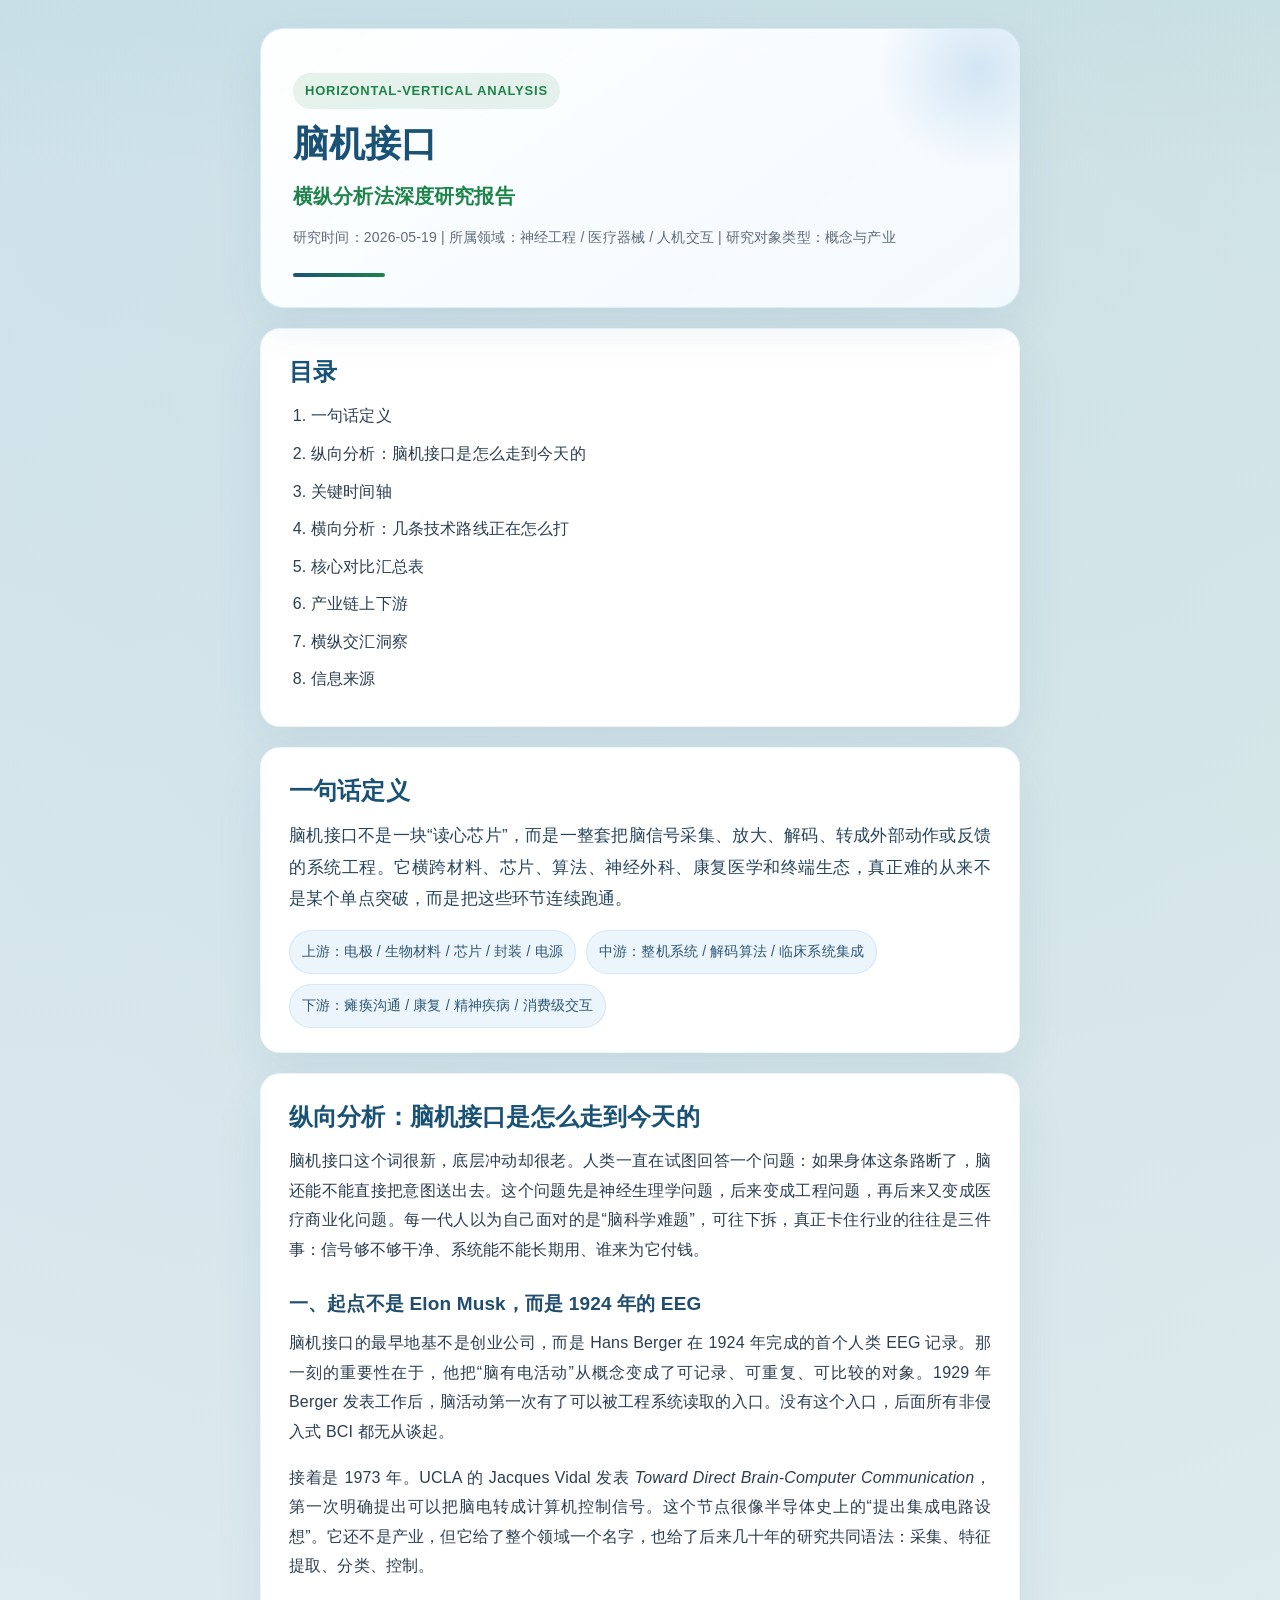
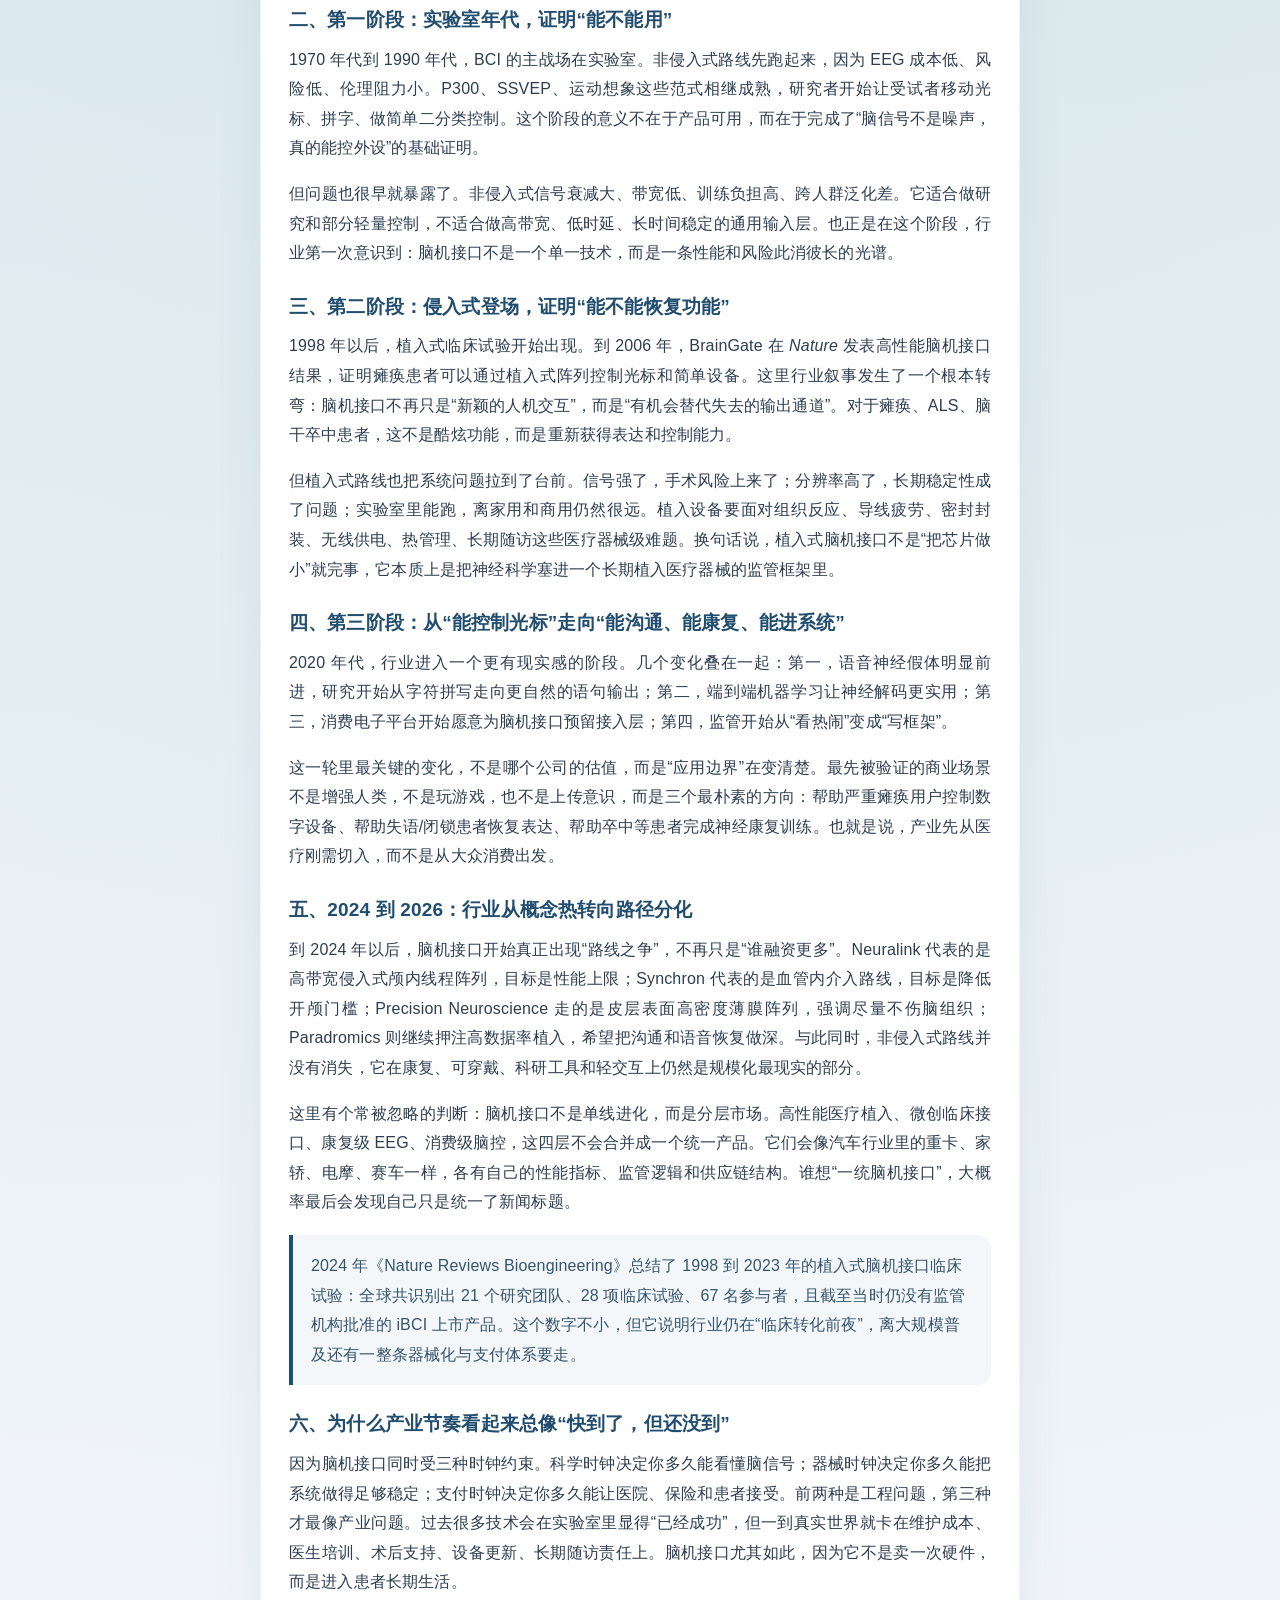
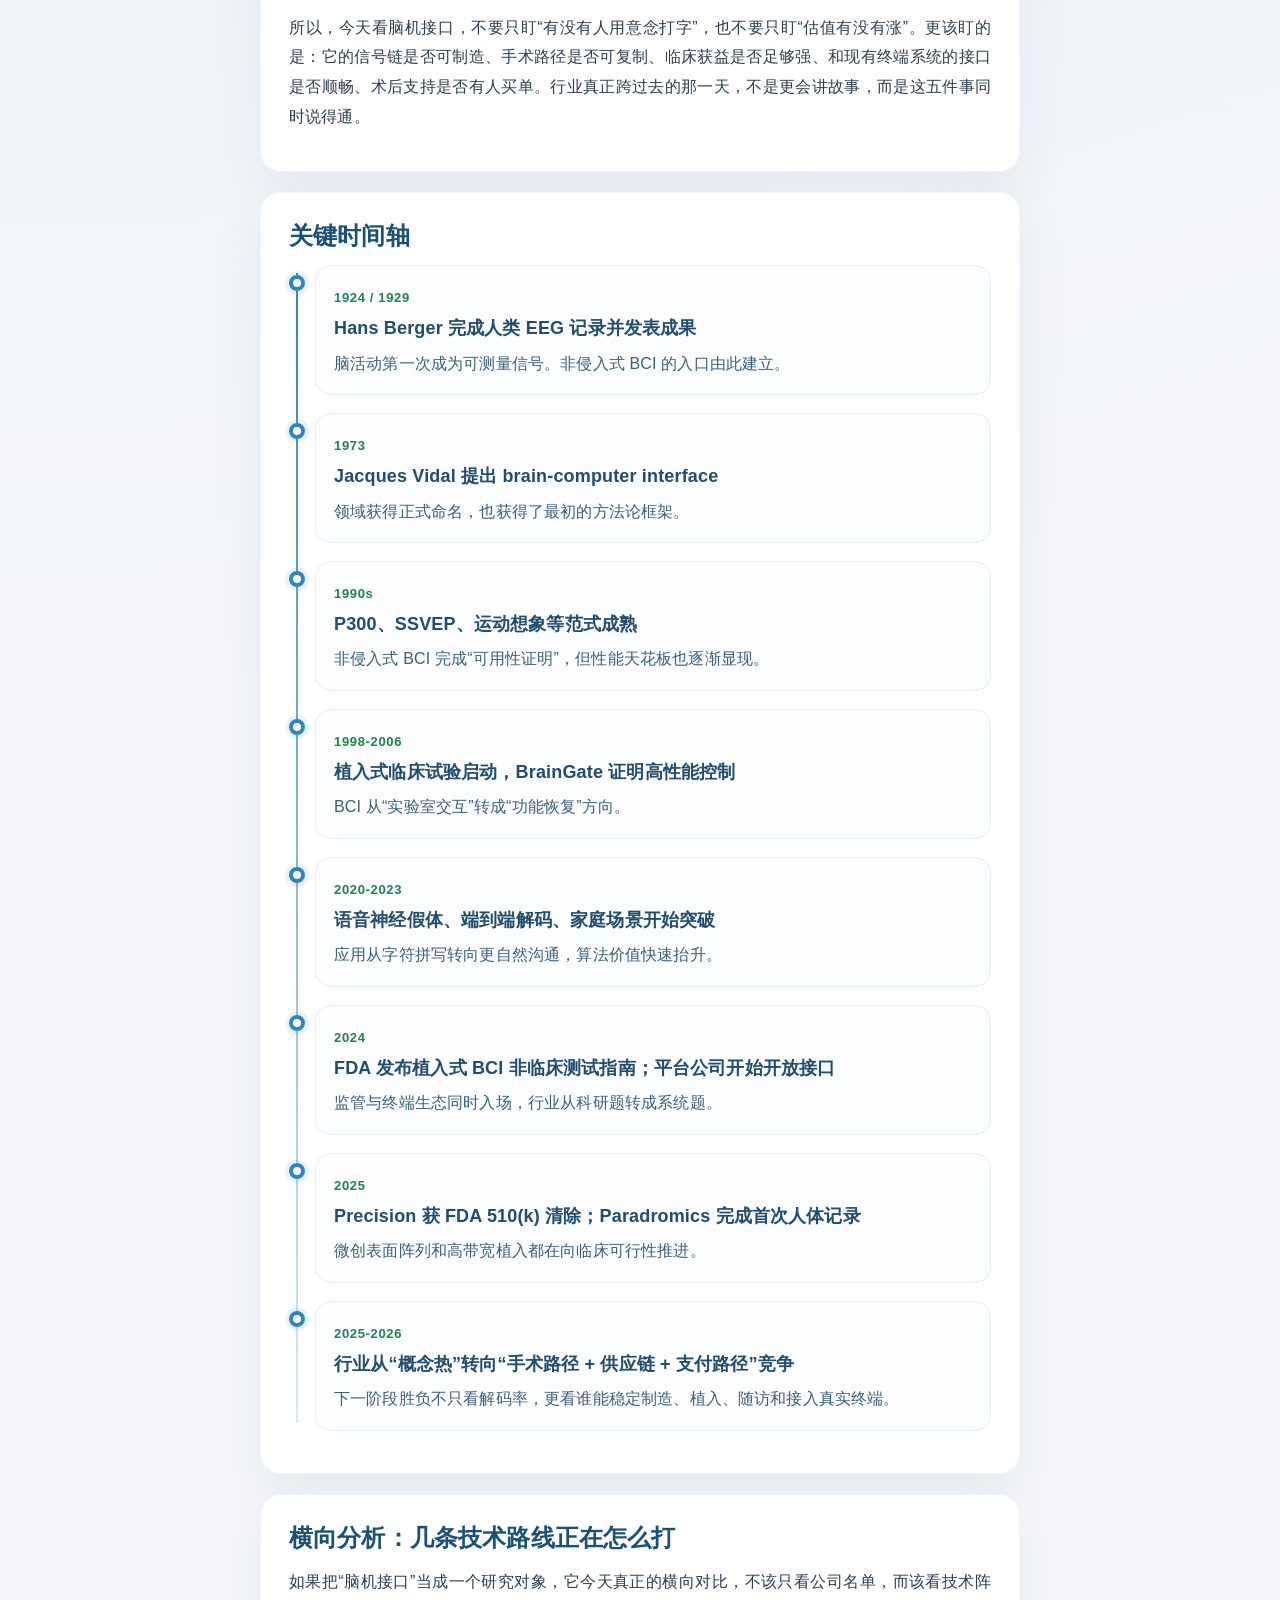
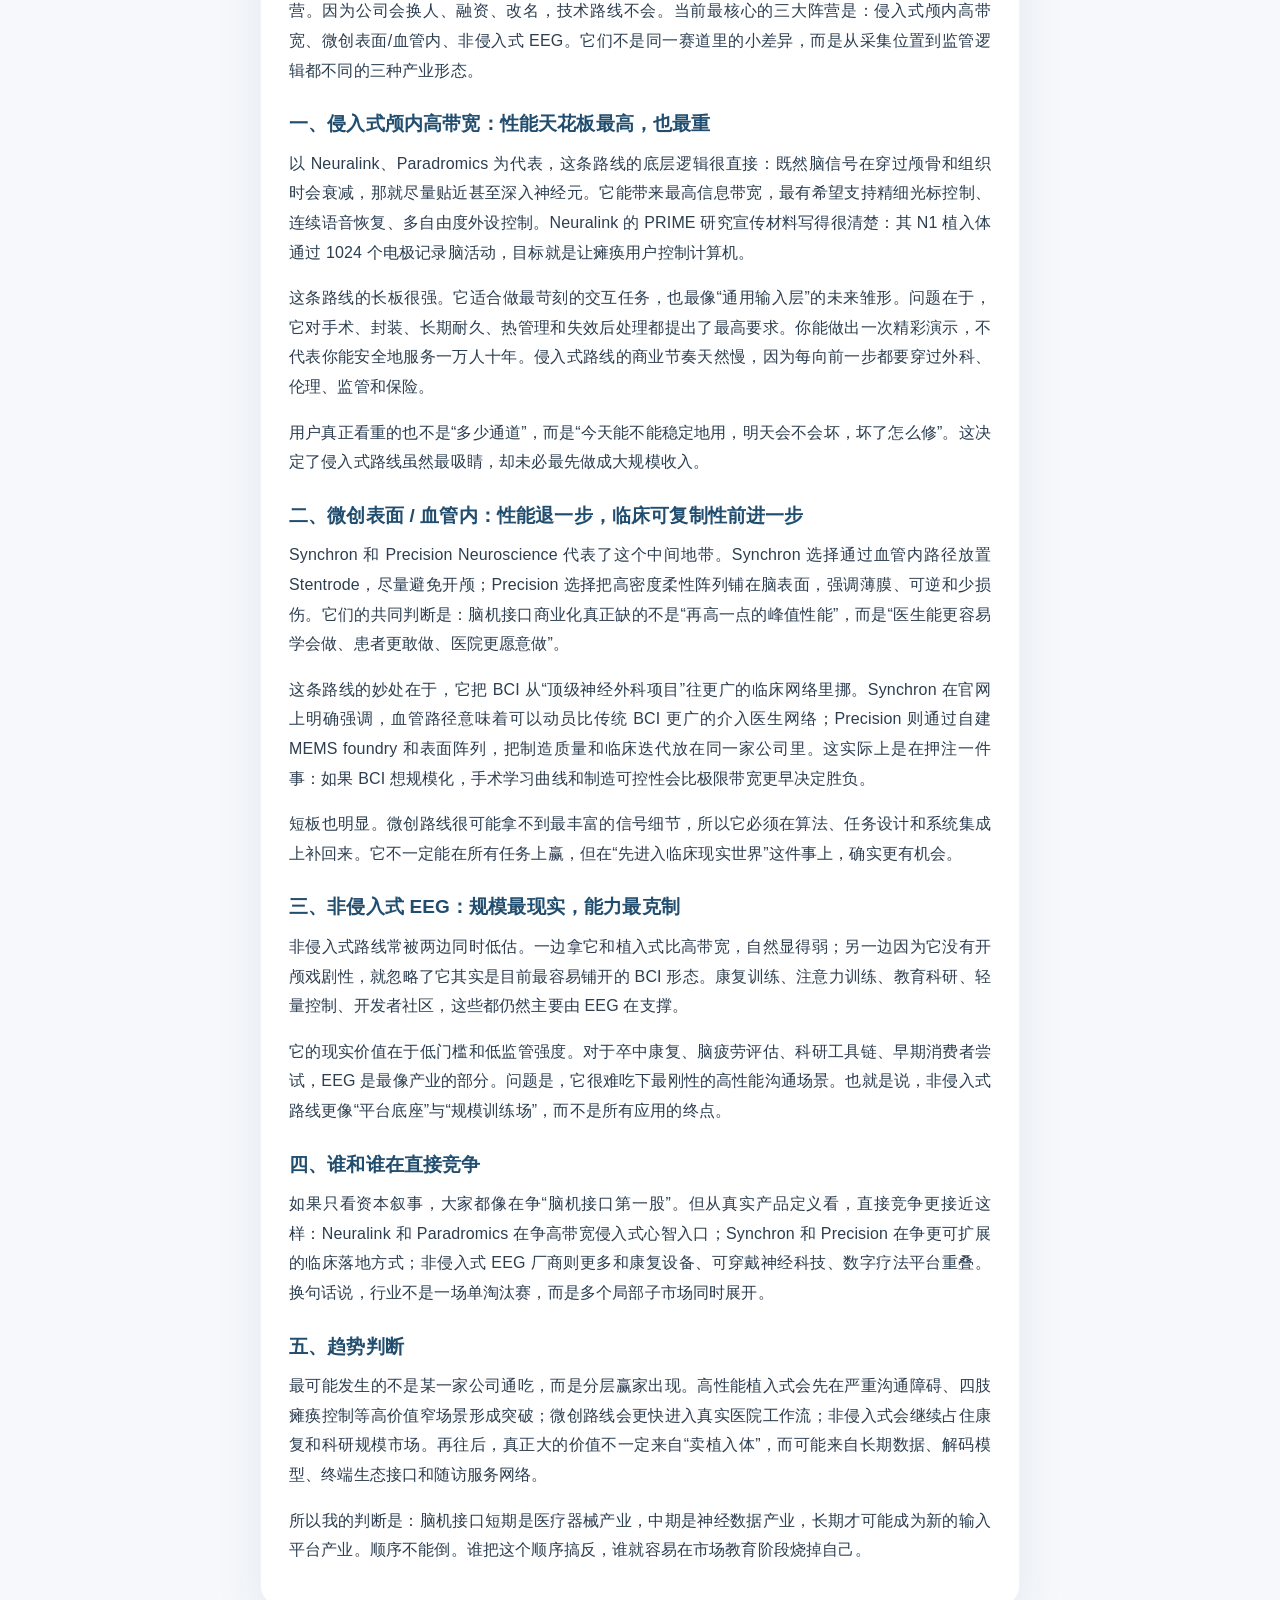
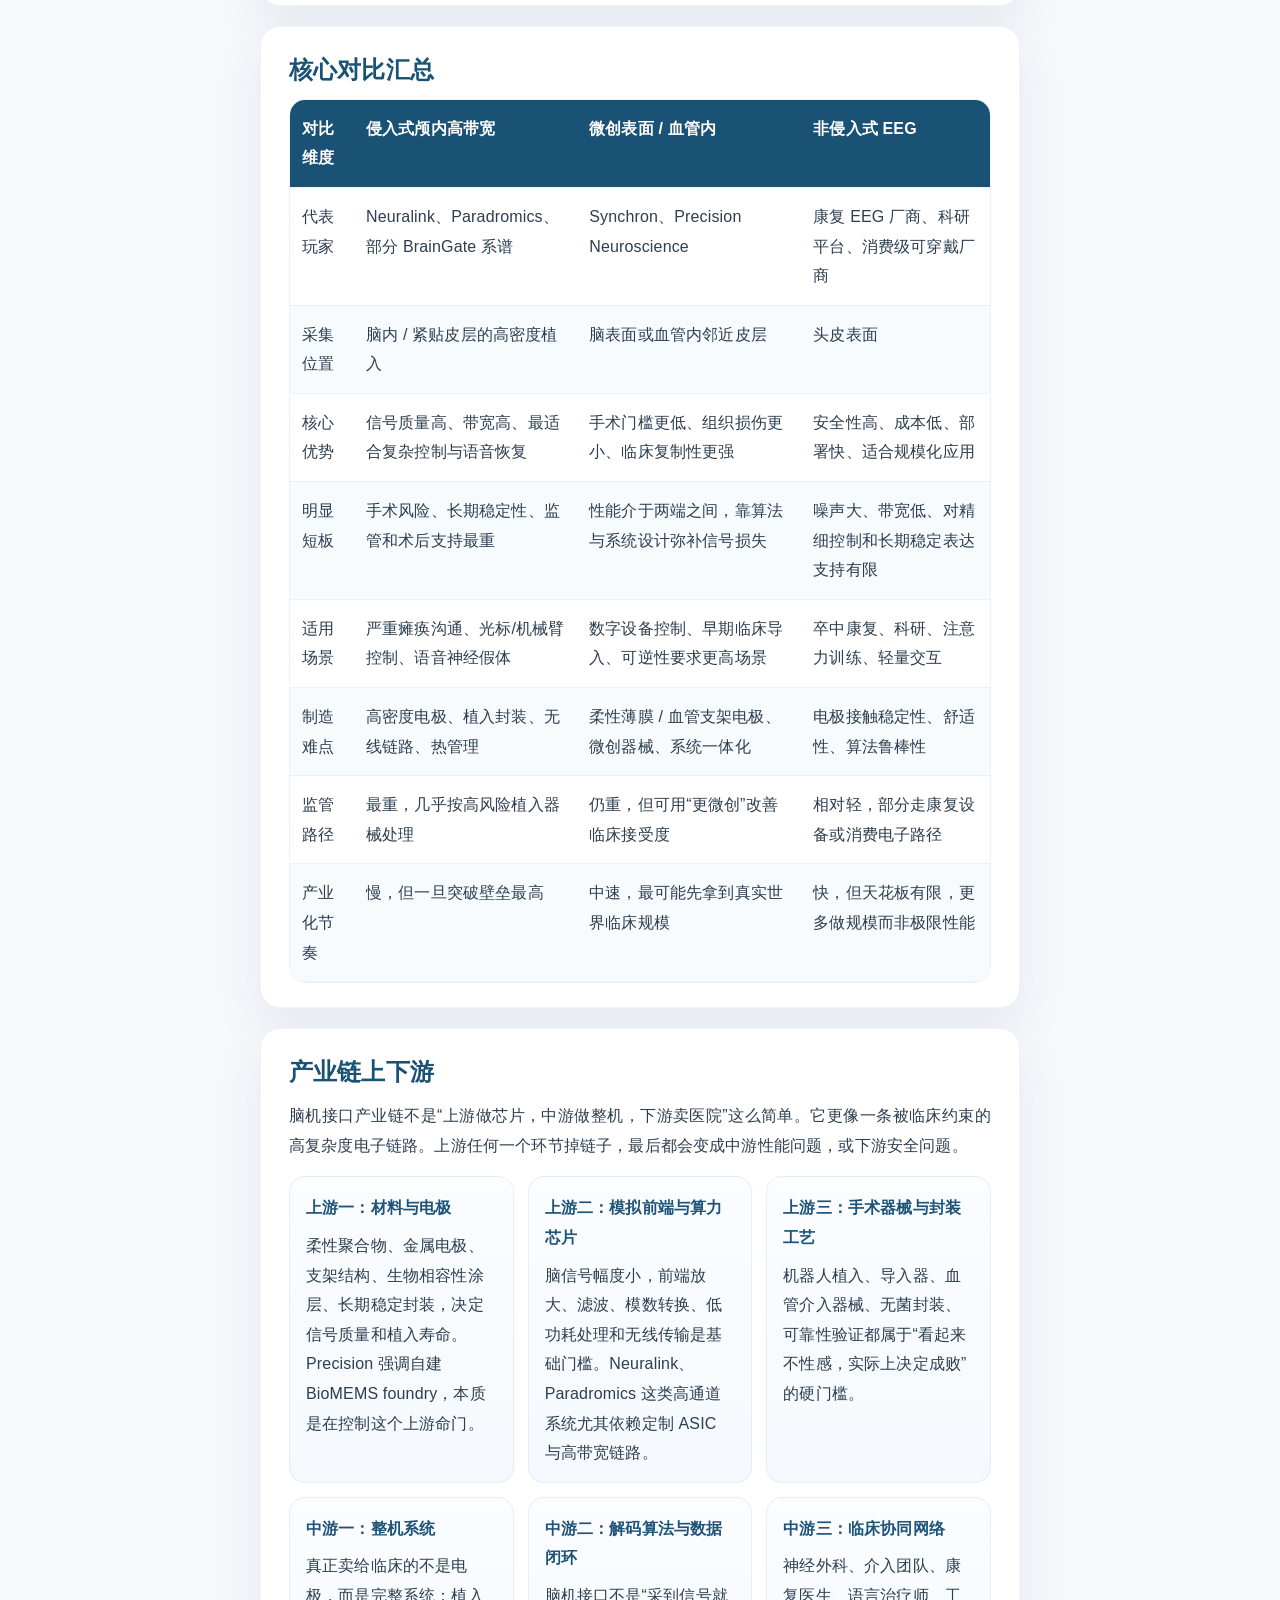
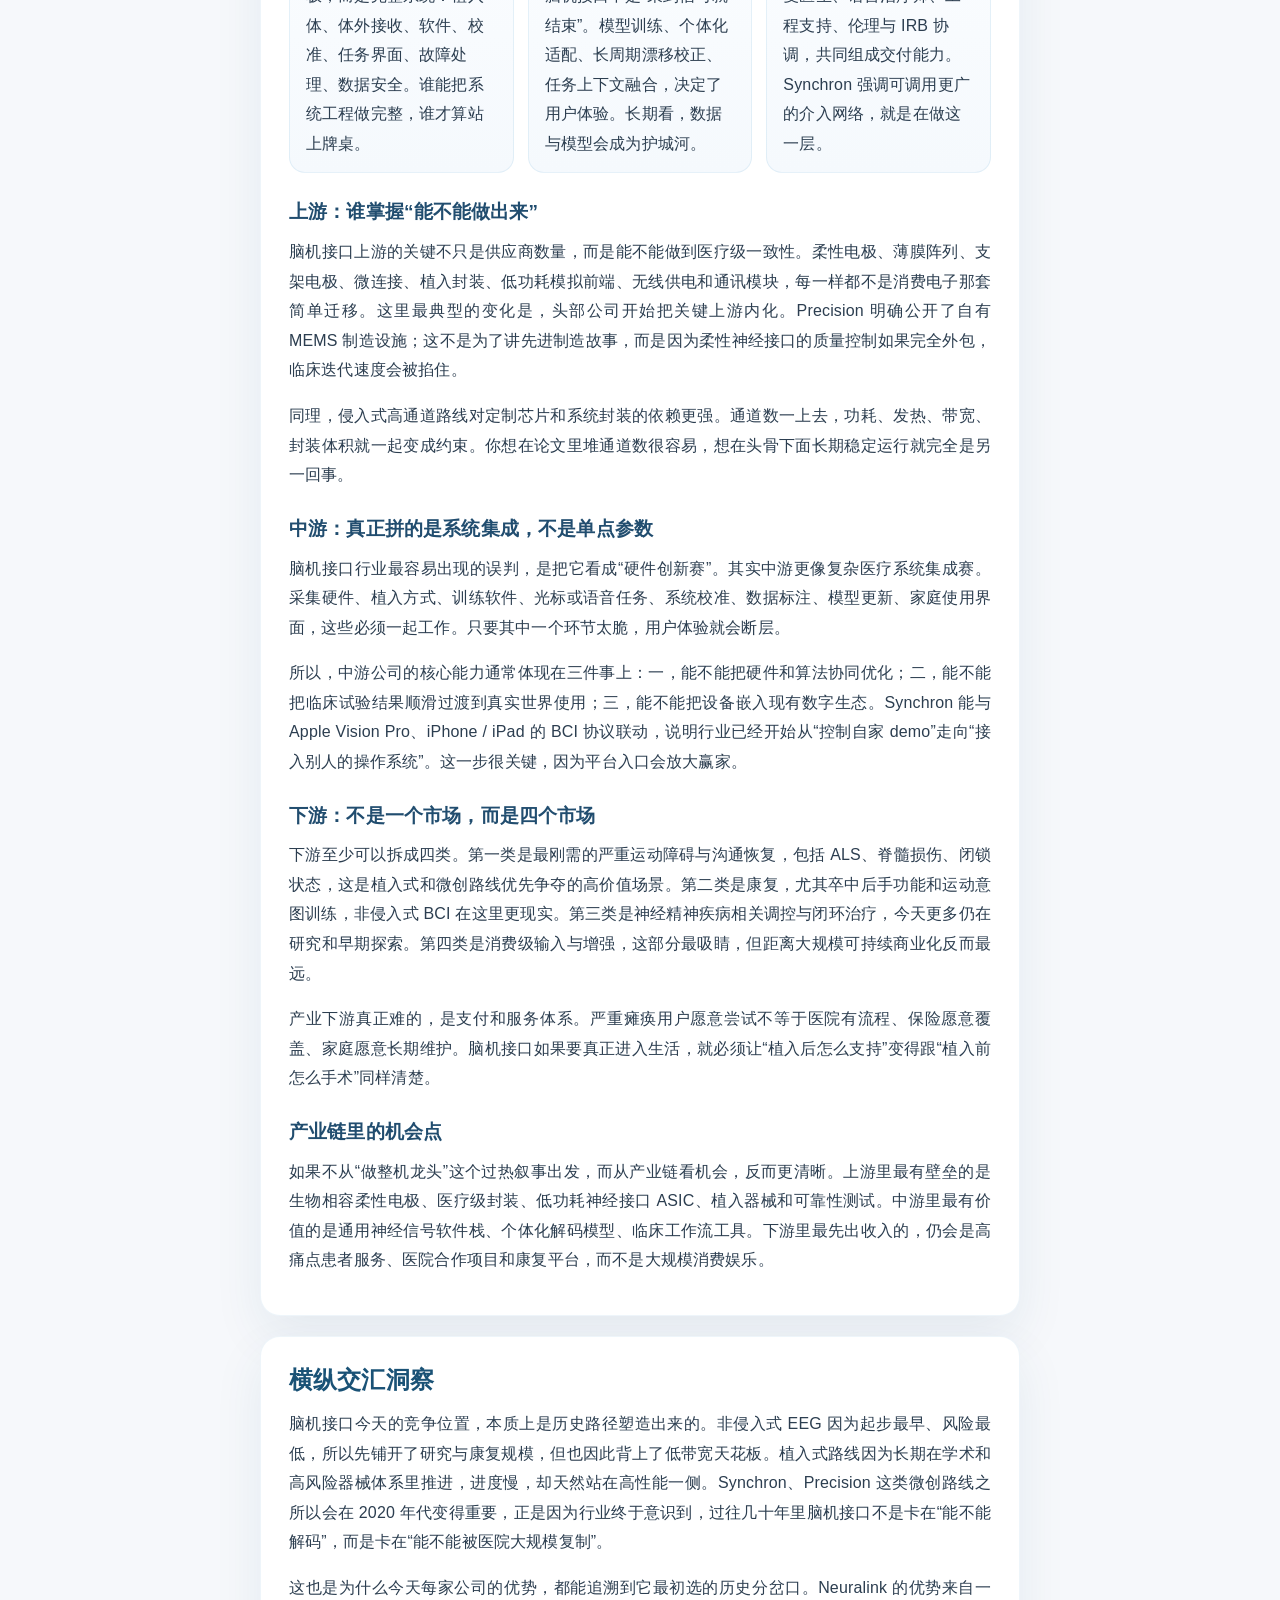
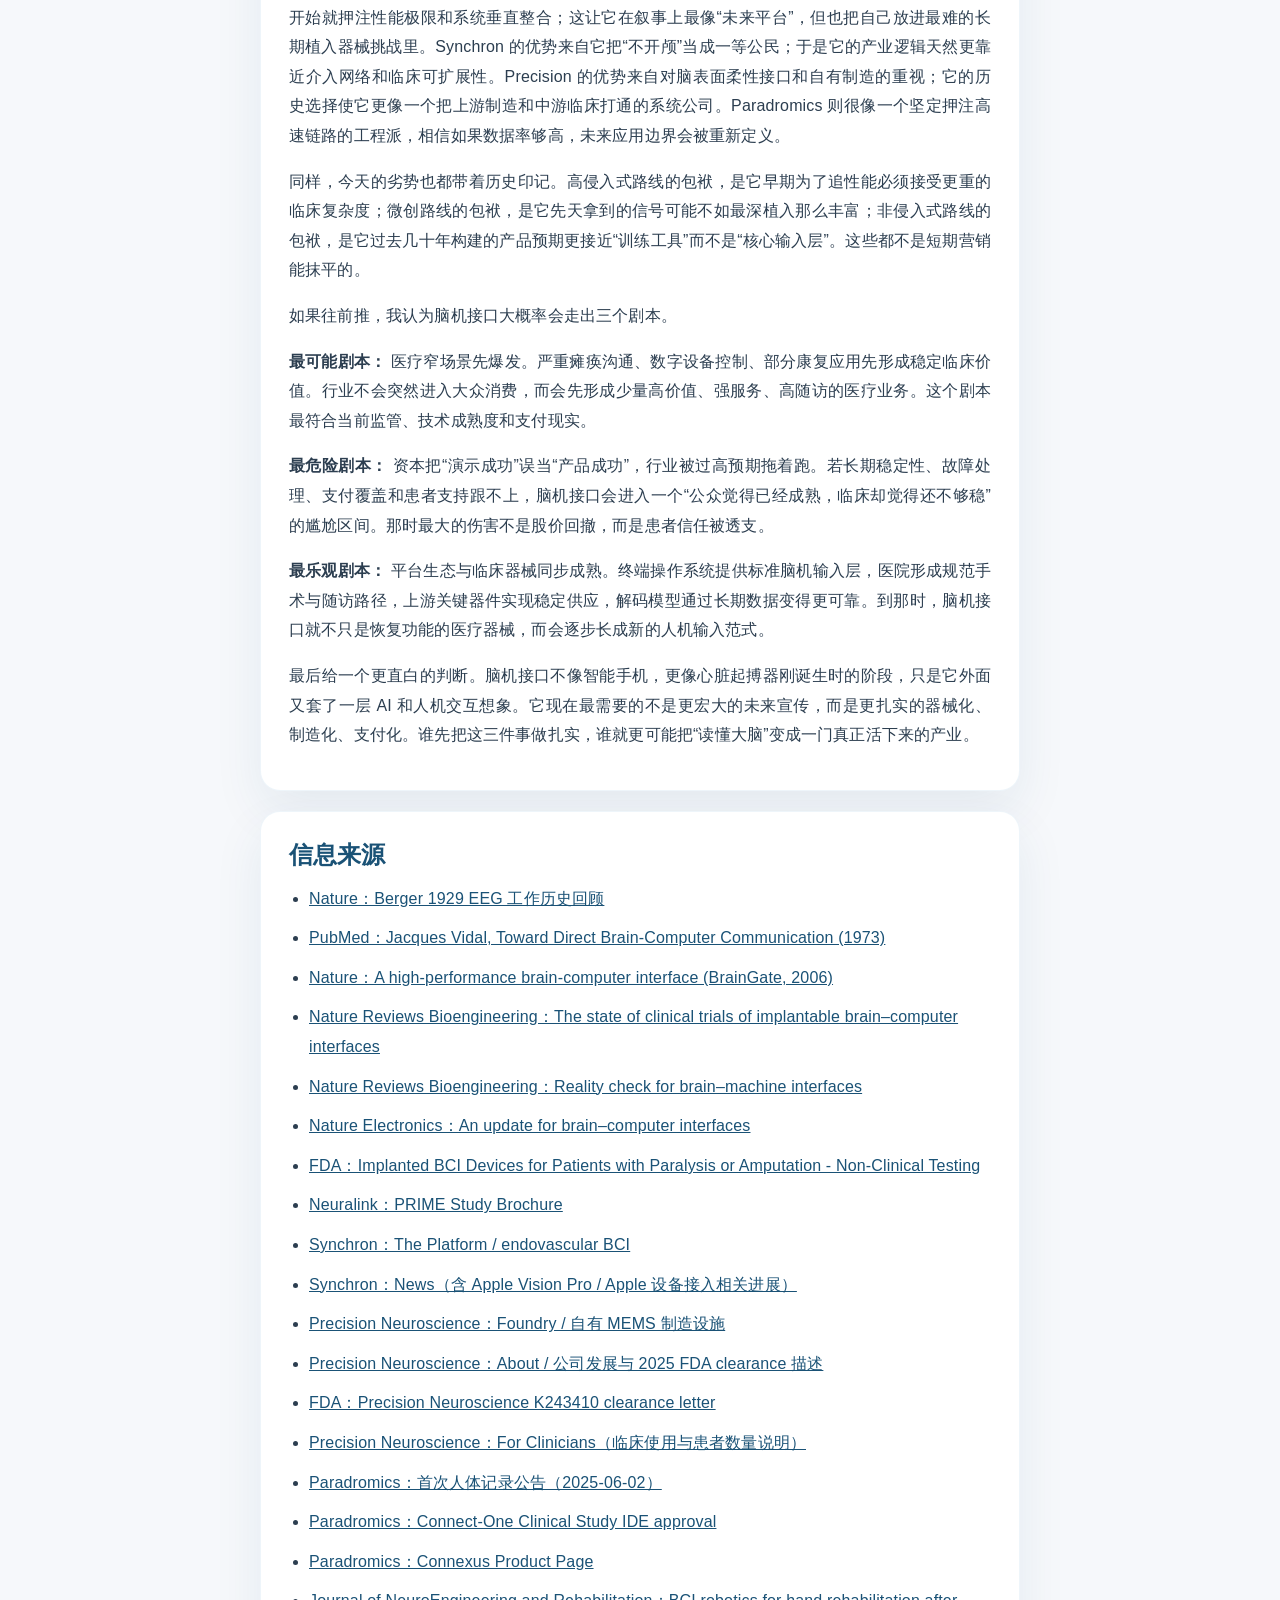
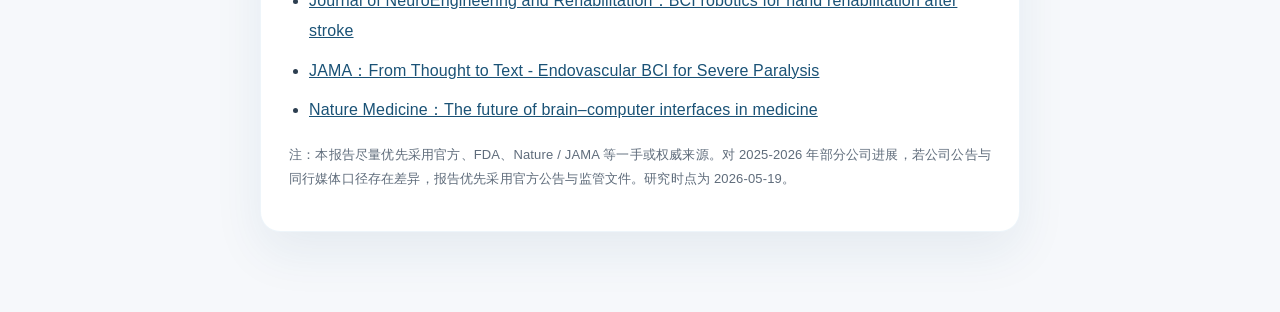
==== brain-computer-interface/index.html @ cb13aa35 "feat: initialize hv report site" ====
<!DOCTYPE html>
<html lang="zh-CN">
<head>
  <meta charset="UTF-8">
  <meta name="viewport" content="width=device-width, initial-scale=1.0">
  <title>脑机接口 - 横纵分析法深度研究报告</title>
  <style>
    :root {
      --bg: #f6f8fb;
      --paper: #ffffff;
      --ink: #2c3e50;
      --title: #1a5276;
      --sub: #1e8449;
      --line: #2e86c1;
      --soft-line: #d9e6f2;
      --muted: #5f6c7b;
      --quote-bg: #f4f7fa;
      --table-head: #1a5276;
      --accent: #ecf5fb;
      --shadow: 0 20px 50px rgba(26, 82, 118, 0.08);
    }

    * {
      box-sizing: border-box;
    }

    html {
      scroll-behavior: smooth;
    }

    body {
      margin: 0;
      background:
        radial-gradient(circle at top left, rgba(46, 134, 193, 0.14), transparent 34%),
        radial-gradient(circle at top right, rgba(30, 132, 73, 0.10), transparent 30%),
        linear-gradient(180deg, #eef4f8 0%, #f6f8fb 180px, #f6f8fb 100%);
      color: var(--ink);
      font-family: "PingFang SC", "Hiragino Sans GB", "Microsoft YaHei", "WenQuanYi Micro Hei", sans-serif;
      font-size: 16px;
      line-height: 1.85;
      letter-spacing: 0.01em;
    }

    .page {
      max-width: 800px;
      margin: 0 auto;
      padding: 28px 20px 80px;
    }

    .cover {
      background: linear-gradient(145deg, rgba(255, 255, 255, 0.98), rgba(244, 250, 255, 0.96));
      border: 1px solid rgba(46, 134, 193, 0.14);
      border-radius: 24px;
      padding: 44px 32px 30px;
      box-shadow: var(--shadow);
      position: relative;
      overflow: hidden;
    }

    .cover::after {
      content: "";
      position: absolute;
      right: -70px;
      top: -70px;
      width: 220px;
      height: 220px;
      border-radius: 50%;
      background: radial-gradient(circle, rgba(46, 134, 193, 0.18), transparent 66%);
    }

    .eyebrow {
      display: inline-block;
      margin-bottom: 14px;
      padding: 6px 12px;
      border-radius: 999px;
      background: rgba(30, 132, 73, 0.10);
      color: var(--sub);
      font-size: 13px;
      font-weight: 600;
      letter-spacing: 0.06em;
    }

    h1 {
      margin: 0;
      color: var(--title);
      font-size: 36px;
      line-height: 1.15;
    }

    .subtitle {
      margin: 14px 0 10px;
      font-size: 20px;
      color: var(--sub);
      font-weight: 600;
    }

    .meta {
      margin: 0;
      color: var(--muted);
      font-size: 14px;
    }

    .divider {
      width: 92px;
      height: 4px;
      border-radius: 999px;
      background: linear-gradient(90deg, var(--title), var(--sub));
      margin: 22px 0 0;
    }

    .toc,
    .panel,
    .section {
      background: var(--paper);
      border-radius: 20px;
      box-shadow: var(--shadow);
      border: 1px solid rgba(46, 134, 193, 0.08);
      margin-top: 20px;
      padding: 28px 28px 24px;
    }

    .toc h2,
    .section h2 {
      margin: 0 0 14px;
      color: var(--title);
      font-size: 24px;
      line-height: 1.25;
    }

    .toc ol {
      margin: 0;
      padding-left: 22px;
    }

    .toc li {
      margin: 8px 0;
    }

    .toc a {
      color: var(--ink);
      text-decoration: none;
    }

    .toc a:hover,
    .sources a:hover {
      color: var(--line);
    }

    p {
      margin: 0 0 16px;
      text-align: justify;
    }

    .lead {
      font-size: 17px;
      color: #27465d;
    }

    .quote {
      margin: 18px 0;
      padding: 16px 18px;
      border-left: 3pt solid var(--title);
      background: var(--quote-bg);
      border-radius: 0 14px 14px 0;
      color: #35556d;
    }

    .pill-row {
      display: flex;
      flex-wrap: wrap;
      gap: 10px;
      margin-top: 8px;
    }

    .pill {
      padding: 8px 12px;
      border-radius: 999px;
      background: var(--accent);
      color: #2f5878;
      font-size: 14px;
      border: 1px solid rgba(46, 134, 193, 0.12);
    }

    h3 {
      margin: 26px 0 12px;
      color: #214d6f;
      font-size: 19px;
      line-height: 1.35;
    }

    .timeline {
      position: relative;
      margin-top: 10px;
      padding-left: 26px;
    }

    .timeline::before {
      content: "";
      position: absolute;
      left: 7px;
      top: 8px;
      bottom: 8px;
      width: 2px;
      background: linear-gradient(180deg, var(--line), rgba(46, 134, 193, 0.18));
    }

    .timeline-node {
      position: relative;
      margin: 0 0 18px;
      cursor: pointer;
    }

    .timeline-dot {
      position: absolute;
      left: -26px;
      top: 10px;
      width: 16px;
      height: 16px;
      border-radius: 50%;
      background: var(--paper);
      border: 4px solid var(--line);
      box-shadow: 0 0 0 4px rgba(46, 134, 193, 0.10);
    }

    .timeline-content {
      background: #fbfdff;
      border: 1px solid rgba(46, 134, 193, 0.10);
      border-radius: 16px;
      padding: 16px 18px;
      transition: transform 0.2s ease, box-shadow 0.2s ease;
    }

    .timeline-node:hover .timeline-content {
      transform: translateY(-2px);
      box-shadow: 0 10px 28px rgba(46, 134, 193, 0.08);
    }

    .timeline-date {
      display: inline-block;
      margin-bottom: 6px;
      color: var(--sub);
      font-size: 13px;
      font-weight: 700;
      letter-spacing: 0.05em;
    }

    .timeline-content h3 {
      margin: 0 0 8px;
      font-size: 18px;
    }

    .timeline-summary {
      margin: 0;
      color: #3b5f79;
    }

    .timeline-detail {
      display: none;
      margin-top: 12px;
      padding-top: 12px;
      border-top: 1px dashed rgba(46, 134, 193, 0.18);
      color: var(--ink);
    }

    .timeline-node.expanded .timeline-detail {
      display: block;
    }

    .table-wrap {
      overflow-x: auto;
      border-radius: 16px;
      border: 1px solid rgba(46, 134, 193, 0.10);
    }

    table {
      width: 100%;
      border-collapse: collapse;
      min-width: 640px;
    }

    th,
    td {
      padding: 14px 12px;
      text-align: left;
      vertical-align: top;
      border-bottom: 1px solid rgba(46, 134, 193, 0.10);
    }

    th {
      background: var(--table-head);
      color: #fff;
      font-weight: 700;
    }

    tbody tr:nth-child(even) {
      background: #f8fbfe;
    }

    tbody tr:hover {
      background: #eef6fc;
    }

    .matrix {
      display: grid;
      grid-template-columns: repeat(3, 1fr);
      gap: 14px;
      margin-top: 14px;
    }

    .card {
      padding: 16px 16px 14px;
      border-radius: 16px;
      background: linear-gradient(180deg, #fbfdff, #f5f9fd);
      border: 1px solid rgba(46, 134, 193, 0.10);
    }

    .card strong {
      display: block;
      margin-bottom: 8px;
      color: #1f5478;
    }

    .sources ul {
      margin: 0;
      padding-left: 20px;
    }

    .sources li {
      margin: 10px 0;
    }

    .sources a {
      color: var(--title);
      word-break: break-word;
    }

    .footnote {
      margin-top: 18px;
      font-size: 13px;
      color: var(--muted);
    }

    @media (max-width: 720px) {
      .page {
        padding: 18px 14px 50px;
      }

      .cover,
      .toc,
      .panel,
      .section {
        padding: 22px 18px 18px;
        border-radius: 18px;
      }

      h1 {
        font-size: 30px;
      }

      .subtitle {
        font-size: 18px;
      }

      .matrix {
        grid-template-columns: 1fr;
      }
    }
  </style>
</head>
<body>
  <main class="page">
    <header class="cover">
      <div class="eyebrow">HORIZONTAL-VERTICAL ANALYSIS</div>
      <h1>脑机接口</h1>
      <p class="subtitle">横纵分析法深度研究报告</p>
      <p class="meta">研究时间：2026-05-19 | 所属领域：神经工程 / 医疗器械 / 人机交互 | 研究对象类型：概念与产业</p>
      <div class="divider"></div>
    </header>

    <nav class="toc">
      <h2>目录</h2>
      <ol>
        <li><a href="#definition">一句话定义</a></li>
        <li><a href="#longitudinal">纵向分析：脑机接口是怎么走到今天的</a></li>
        <li><a href="#timeline">关键时间轴</a></li>
        <li><a href="#cross-sectional">横向分析：几条技术路线正在怎么打</a></li>
        <li><a href="#comparison-table">核心对比汇总表</a></li>
        <li><a href="#industry-chain">产业链上下游</a></li>
        <li><a href="#insights">横纵交汇洞察</a></li>
        <li><a href="#sources">信息来源</a></li>
      </ol>
    </nav>

    <section id="definition" class="section">
      <h2>一句话定义</h2>
      <p class="lead">脑机接口不是一块“读心芯片”，而是一整套把脑信号采集、放大、解码、转成外部动作或反馈的系统工程。它横跨材料、芯片、算法、神经外科、康复医学和终端生态，真正难的从来不是某个单点突破，而是把这些环节连续跑通。</p>
      <div class="pill-row">
        <span class="pill">上游：电极 / 生物材料 / 芯片 / 封装 / 电源</span>
        <span class="pill">中游：整机系统 / 解码算法 / 临床系统集成</span>
        <span class="pill">下游：瘫痪沟通 / 康复 / 精神疾病 / 消费级交互</span>
      </div>
    </section>

    <section id="longitudinal" class="section">
      <h2>纵向分析：脑机接口是怎么走到今天的</h2>

      <p>脑机接口这个词很新，底层冲动却很老。人类一直在试图回答一个问题：如果身体这条路断了，脑还能不能直接把意图送出去。这个问题先是神经生理学问题，后来变成工程问题，再后来又变成医疗商业化问题。每一代人以为自己面对的是“脑科学难题”，可往下拆，真正卡住行业的往往是三件事：信号够不够干净、系统能不能长期用、谁来为它付钱。</p>

      <h3>一、起点不是 Elon Musk，而是 1924 年的 EEG</h3>
      <p>脑机接口的最早地基不是创业公司，而是 Hans Berger 在 1924 年完成的首个人类 EEG 记录。那一刻的重要性在于，他把“脑有电活动”从概念变成了可记录、可重复、可比较的对象。1929 年 Berger 发表工作后，脑活动第一次有了可以被工程系统读取的入口。没有这个入口，后面所有非侵入式 BCI 都无从谈起。</p>
      <p>接着是 1973 年。UCLA 的 Jacques Vidal 发表 <em>Toward Direct Brain-Computer Communication</em>，第一次明确提出可以把脑电转成计算机控制信号。这个节点很像半导体史上的“提出集成电路设想”。它还不是产业，但它给了整个领域一个名字，也给了后来几十年的研究共同语法：采集、特征提取、分类、控制。</p>

      <h3>二、第一阶段：实验室年代，证明“能不能用”</h3>
      <p>1970 年代到 1990 年代，BCI 的主战场在实验室。非侵入式路线先跑起来，因为 EEG 成本低、风险低、伦理阻力小。P300、SSVEP、运动想象这些范式相继成熟，研究者开始让受试者移动光标、拼字、做简单二分类控制。这个阶段的意义不在于产品可用，而在于完成了“脑信号不是噪声，真的能控外设”的基础证明。</p>
      <p>但问题也很早就暴露了。非侵入式信号衰减大、带宽低、训练负担高、跨人群泛化差。它适合做研究和部分轻量控制，不适合做高带宽、低时延、长时间稳定的通用输入层。也正是在这个阶段，行业第一次意识到：脑机接口不是一个单一技术，而是一条性能和风险此消彼长的光谱。</p>

      <h3>三、第二阶段：侵入式登场，证明“能不能恢复功能”</h3>
      <p>1998 年以后，植入式临床试验开始出现。到 2006 年，BrainGate 在 <em>Nature</em> 发表高性能脑机接口结果，证明瘫痪患者可以通过植入式阵列控制光标和简单设备。这里行业叙事发生了一个根本转弯：脑机接口不再只是“新颖的人机交互”，而是“有机会替代失去的输出通道”。对于瘫痪、ALS、脑干卒中患者，这不是酷炫功能，而是重新获得表达和控制能力。</p>
      <p>但植入式路线也把系统问题拉到了台前。信号强了，手术风险上来了；分辨率高了，长期稳定性成了问题；实验室里能跑，离家用和商用仍然很远。植入设备要面对组织反应、导线疲劳、密封封装、无线供电、热管理、长期随访这些医疗器械级难题。换句话说，植入式脑机接口不是“把芯片做小”就完事，它本质上是把神经科学塞进一个长期植入医疗器械的监管框架里。</p>

      <h3>四、第三阶段：从“能控制光标”走向“能沟通、能康复、能进系统”</h3>
      <p>2020 年代，行业进入一个更有现实感的阶段。几个变化叠在一起：第一，语音神经假体明显前进，研究开始从字符拼写走向更自然的语句输出；第二，端到端机器学习让神经解码更实用；第三，消费电子平台开始愿意为脑机接口预留接入层；第四，监管开始从“看热闹”变成“写框架”。</p>
      <p>这一轮里最关键的变化，不是哪个公司的估值，而是“应用边界”在变清楚。最先被验证的商业场景不是增强人类，不是玩游戏，也不是上传意识，而是三个最朴素的方向：帮助严重瘫痪用户控制数字设备、帮助失语/闭锁患者恢复表达、帮助卒中等患者完成神经康复训练。也就是说，产业先从医疗刚需切入，而不是从大众消费出发。</p>

      <h3>五、2024 到 2026：行业从概念热转向路径分化</h3>
      <p>到 2024 年以后，脑机接口开始真正出现“路线之争”，不再只是“谁融资更多”。Neuralink 代表的是高带宽侵入式颅内线程阵列，目标是性能上限；Synchron 代表的是血管内介入路线，目标是降低开颅门槛；Precision Neuroscience 走的是皮层表面高密度薄膜阵列，强调尽量不伤脑组织；Paradromics 则继续押注高数据率植入，希望把沟通和语音恢复做深。与此同时，非侵入式路线并没有消失，它在康复、可穿戴、科研工具和轻交互上仍然是规模化最现实的部分。</p>
      <p>这里有个常被忽略的判断：脑机接口不是单线进化，而是分层市场。高性能医疗植入、微创临床接口、康复级 EEG、消费级脑控，这四层不会合并成一个统一产品。它们会像汽车行业里的重卡、家轿、电摩、赛车一样，各有自己的性能指标、监管逻辑和供应链结构。谁想“一统脑机接口”，大概率最后会发现自己只是统一了新闻标题。</p>

      <div class="quote">
        2024 年《Nature Reviews Bioengineering》总结了 1998 到 2023 年的植入式脑机接口临床试验：全球共识别出 21 个研究团队、28 项临床试验、67 名参与者，且截至当时仍没有监管机构批准的 iBCI 上市产品。这个数字不小，但它说明行业仍在“临床转化前夜”，离大规模普及还有一整条器械化与支付体系要走。
      </div>

      <h3>六、为什么产业节奏看起来总像“快到了，但还没到”</h3>
      <p>因为脑机接口同时受三种时钟约束。科学时钟决定你多久能看懂脑信号；器械时钟决定你多久能把系统做得足够稳定；支付时钟决定你多久能让医院、保险和患者接受。前两种是工程问题，第三种才最像产业问题。过去很多技术会在实验室里显得“已经成功”，但一到真实世界就卡在维护成本、医生培训、术后支持、设备更新、长期随访责任上。脑机接口尤其如此，因为它不是卖一次硬件，而是进入患者长期生活。</p>
      <p>所以，今天看脑机接口，不要只盯“有没有人用意念打字”，也不要只盯“估值有没有涨”。更该盯的是：它的信号链是否可制造、手术路径是否可复制、临床获益是否足够强、和现有终端系统的接口是否顺畅、术后支持是否有人买单。行业真正跨过去的那一天，不是更会讲故事，而是这五件事同时说得通。</p>
    </section>

    <section id="timeline" class="section">
      <h2>关键时间轴</h2>
      <div class="timeline">
        <div class="timeline-node" onclick="toggleDetail(this)">
          <div class="timeline-dot"></div>
          <div class="timeline-content">
            <span class="timeline-date">1924 / 1929</span>
            <h3>Hans Berger 完成人类 EEG 记录并发表成果</h3>
            <p class="timeline-summary">脑活动第一次成为可测量信号。非侵入式 BCI 的入口由此建立。</p>
            <div class="timeline-detail"><p>Berger 在 1924 年完成首个人体脑电记录，并在 1929 年公开发表。这不是“BCI 产品原型”，但它把脑信号从哲学问题拉进了仪器世界。后来的 EEG 头戴、康复 BCI、睡眠监测，根都在这里。</p></div>
          </div>
        </div>

        <div class="timeline-node" onclick="toggleDetail(this)">
          <div class="timeline-dot"></div>
          <div class="timeline-content">
            <span class="timeline-date">1973</span>
            <h3>Jacques Vidal 提出 brain-computer interface</h3>
            <p class="timeline-summary">领域获得正式命名，也获得了最初的方法论框架。</p>
            <div class="timeline-detail"><p>Vidal 的论文明确提出把 EEG 转成计算机控制信号的设想。这个动作很重要，因为一个技术领域一旦被命名，就更容易形成论文网络、研究共同体和持续资助。</p></div>
          </div>
        </div>

        <div class="timeline-node" onclick="toggleDetail(this)">
          <div class="timeline-dot"></div>
          <div class="timeline-content">
            <span class="timeline-date">1990s</span>
            <h3>P300、SSVEP、运动想象等范式成熟</h3>
            <p class="timeline-summary">非侵入式 BCI 完成“可用性证明”，但性能天花板也逐渐显现。</p>
            <div class="timeline-detail"><p>实验室开始稳定实现拼字、简单光标控制和分类任务。问题也同步暴露：训练成本高、信息带宽有限、抗干扰能力一般。这解释了为什么后来行业会重新拥抱植入式路线。</p></div>
          </div>
        </div>

        <div class="timeline-node" onclick="toggleDetail(this)">
          <div class="timeline-dot"></div>
          <div class="timeline-content">
            <span class="timeline-date">1998-2006</span>
            <h3>植入式临床试验启动，BrainGate 证明高性能控制</h3>
            <p class="timeline-summary">BCI 从“实验室交互”转成“功能恢复”方向。</p>
            <div class="timeline-detail"><p>这一阶段最大贡献不是某个单点指标，而是确认颅内阵列能够支撑更高质量的控制信号。脑机接口第一次真正接近临床价值，尤其是对瘫痪患者的辅助沟通和控制能力。</p></div>
          </div>
        </div>

        <div class="timeline-node" onclick="toggleDetail(this)">
          <div class="timeline-dot"></div>
          <div class="timeline-content">
            <span class="timeline-date">2020-2023</span>
            <h3>语音神经假体、端到端解码、家庭场景开始突破</h3>
            <p class="timeline-summary">应用从字符拼写转向更自然沟通，算法价值快速抬升。</p>
            <div class="timeline-detail"><p>学术界在语音恢复、家庭设备控制和长期使用体验上前进明显。BCI 不再只是实验室 demo，而是开始进入“患者日常交互”问题：能不能发消息、控制平板、重建表达节奏。</p></div>
          </div>
        </div>

        <div class="timeline-node" onclick="toggleDetail(this)">
          <div class="timeline-dot"></div>
          <div class="timeline-content">
            <span class="timeline-date">2024</span>
            <h3>FDA 发布植入式 BCI 非临床测试指南；平台公司开始开放接口</h3>
            <p class="timeline-summary">监管与终端生态同时入场，行业从科研题转成系统题。</p>
            <div class="timeline-detail"><p>FDA 对植入式 BCI 的安全、耐久、软件、网络安全等提出更清晰要求。同期，苹果宣布新的 BCI Human Interface Device 协议，意味着终端厂商开始为脑机输入预留系统级接口。</p></div>
          </div>
        </div>

        <div class="timeline-node" onclick="toggleDetail(this)">
          <div class="timeline-dot"></div>
          <div class="timeline-content">
            <span class="timeline-date">2025</span>
            <h3>Precision 获 FDA 510(k) 清除；Paradromics 完成首次人体记录</h3>
            <p class="timeline-summary">微创表面阵列和高带宽植入都在向临床可行性推进。</p>
            <div class="timeline-detail"><p>Precision 的皮层表面阵列获得首个 FDA 清除，虽然不等于完整植入式 BCI 上市，但它是“下一代无线 BCI 组件被监管认可”的重要信号。Paradromics 则完成首次人体记录，证明其高速链路开始进入临床阶段。</p></div>
          </div>
        </div>

        <div class="timeline-node" onclick="toggleDetail(this)">
          <div class="timeline-dot"></div>
          <div class="timeline-content">
            <span class="timeline-date">2025-2026</span>
            <h3>行业从“概念热”转向“手术路径 + 供应链 + 支付路径”竞争</h3>
            <p class="timeline-summary">下一阶段胜负不只看解码率，更看谁能稳定制造、植入、随访和接入真实终端。</p>
            <div class="timeline-detail"><p>到 2026 年，行业已经很难再只靠愿景融资。真正能推进商业化的玩家，必须同时回答制造质量、医生可培训性、术后维护、医院合作、终端适配和支付可行性。</p></div>
          </div>
        </div>
      </div>
    </section>

    <section id="cross-sectional" class="section">
      <h2>横向分析：几条技术路线正在怎么打</h2>

      <p>如果把“脑机接口”当成一个研究对象，它今天真正的横向对比，不该只看公司名单，而该看技术阵营。因为公司会换人、融资、改名，技术路线不会。当前最核心的三大阵营是：侵入式颅内高带宽、微创表面/血管内、非侵入式 EEG。它们不是同一赛道里的小差异，而是从采集位置到监管逻辑都不同的三种产业形态。</p>

      <h3>一、侵入式颅内高带宽：性能天花板最高，也最重</h3>
      <p>以 Neuralink、Paradromics 为代表，这条路线的底层逻辑很直接：既然脑信号在穿过颅骨和组织时会衰减，那就尽量贴近甚至深入神经元。它能带来最高信息带宽，最有希望支持精细光标控制、连续语音恢复、多自由度外设控制。Neuralink 的 PRIME 研究宣传材料写得很清楚：其 N1 植入体通过 1024 个电极记录脑活动，目标就是让瘫痪用户控制计算机。</p>
      <p>这条路线的长板很强。它适合做最苛刻的交互任务，也最像“通用输入层”的未来雏形。问题在于，它对手术、封装、长期耐久、热管理和失效后处理都提出了最高要求。你能做出一次精彩演示，不代表你能安全地服务一万人十年。侵入式路线的商业节奏天然慢，因为每向前一步都要穿过外科、伦理、监管和保险。</p>
      <p>用户真正看重的也不是“多少通道”，而是“今天能不能稳定地用，明天会不会坏，坏了怎么修”。这决定了侵入式路线虽然最吸睛，却未必最先做成大规模收入。</p>

      <h3>二、微创表面 / 血管内：性能退一步，临床可复制性前进一步</h3>
      <p>Synchron 和 Precision Neuroscience 代表了这个中间地带。Synchron 选择通过血管内路径放置 Stentrode，尽量避免开颅；Precision 选择把高密度柔性阵列铺在脑表面，强调薄膜、可逆和少损伤。它们的共同判断是：脑机接口商业化真正缺的不是“再高一点的峰值性能”，而是“医生能更容易学会做、患者更敢做、医院更愿意做”。</p>
      <p>这条路线的妙处在于，它把 BCI 从“顶级神经外科项目”往更广的临床网络里挪。Synchron 在官网上明确强调，血管路径意味着可以动员比传统 BCI 更广的介入医生网络；Precision 则通过自建 MEMS foundry 和表面阵列，把制造质量和临床迭代放在同一家公司里。这实际上是在押注一件事：如果 BCI 想规模化，手术学习曲线和制造可控性会比极限带宽更早决定胜负。</p>
      <p>短板也明显。微创路线很可能拿不到最丰富的信号细节，所以它必须在算法、任务设计和系统集成上补回来。它不一定能在所有任务上赢，但在“先进入临床现实世界”这件事上，确实更有机会。</p>

      <h3>三、非侵入式 EEG：规模最现实，能力最克制</h3>
      <p>非侵入式路线常被两边同时低估。一边拿它和植入式比高带宽，自然显得弱；另一边因为它没有开颅戏剧性，就忽略了它其实是目前最容易铺开的 BCI 形态。康复训练、注意力训练、教育科研、轻量控制、开发者社区，这些都仍然主要由 EEG 在支撑。</p>
      <p>它的现实价值在于低门槛和低监管强度。对于卒中康复、脑疲劳评估、科研工具链、早期消费者尝试，EEG 是最像产业的部分。问题是，它很难吃下最刚性的高性能沟通场景。也就是说，非侵入式路线更像“平台底座”与“规模训练场”，而不是所有应用的终点。</p>

      <h3>四、谁和谁在直接竞争</h3>
      <p>如果只看资本叙事，大家都像在争“脑机接口第一股”。但从真实产品定义看，直接竞争更接近这样：Neuralink 和 Paradromics 在争高带宽侵入式心智入口；Synchron 和 Precision 在争更可扩展的临床落地方式；非侵入式 EEG 厂商则更多和康复设备、可穿戴神经科技、数字疗法平台重叠。换句话说，行业不是一场单淘汰赛，而是多个局部子市场同时展开。</p>

      <h3>五、趋势判断</h3>
      <p>最可能发生的不是某一家公司通吃，而是分层赢家出现。高性能植入式会先在严重沟通障碍、四肢瘫痪控制等高价值窄场景形成突破；微创路线会更快进入真实医院工作流；非侵入式会继续占住康复和科研规模市场。再往后，真正大的价值不一定来自“卖植入体”，而可能来自长期数据、解码模型、终端生态接口和随访服务网络。</p>
      <p>所以我的判断是：脑机接口短期是医疗器械产业，中期是神经数据产业，长期才可能成为新的输入平台产业。顺序不能倒。谁把这个顺序搞反，谁就容易在市场教育阶段烧掉自己。</p>
    </section>

    <section id="comparison-table" class="section">
      <h2>核心对比汇总</h2>
      <div class="table-wrap">
        <table class="comparison-table">
          <thead>
            <tr>
              <th>对比维度</th>
              <th>侵入式颅内高带宽</th>
              <th>微创表面 / 血管内</th>
              <th>非侵入式 EEG</th>
            </tr>
          </thead>
          <tbody>
            <tr>
              <td>代表玩家</td>
              <td>Neuralink、Paradromics、部分 BrainGate 系谱</td>
              <td>Synchron、Precision Neuroscience</td>
              <td>康复 EEG 厂商、科研平台、消费级可穿戴厂商</td>
            </tr>
            <tr>
              <td>采集位置</td>
              <td>脑内 / 紧贴皮层的高密度植入</td>
              <td>脑表面或血管内邻近皮层</td>
              <td>头皮表面</td>
            </tr>
            <tr>
              <td>核心优势</td>
              <td>信号质量高、带宽高、最适合复杂控制与语音恢复</td>
              <td>手术门槛更低、组织损伤更小、临床复制性更强</td>
              <td>安全性高、成本低、部署快、适合规模化应用</td>
            </tr>
            <tr>
              <td>明显短板</td>
              <td>手术风险、长期稳定性、监管和术后支持最重</td>
              <td>性能介于两端之间，靠算法与系统设计弥补信号损失</td>
              <td>噪声大、带宽低、对精细控制和长期稳定表达支持有限</td>
            </tr>
            <tr>
              <td>适用场景</td>
              <td>严重瘫痪沟通、光标/机械臂控制、语音神经假体</td>
              <td>数字设备控制、早期临床导入、可逆性要求更高场景</td>
              <td>卒中康复、科研、注意力训练、轻量交互</td>
            </tr>
            <tr>
              <td>制造难点</td>
              <td>高密度电极、植入封装、无线链路、热管理</td>
              <td>柔性薄膜 / 血管支架电极、微创器械、系统一体化</td>
              <td>电极接触稳定性、舒适性、算法鲁棒性</td>
            </tr>
            <tr>
              <td>监管路径</td>
              <td>最重，几乎按高风险植入器械处理</td>
              <td>仍重，但可用“更微创”改善临床接受度</td>
              <td>相对轻，部分走康复设备或消费电子路径</td>
            </tr>
            <tr>
              <td>产业化节奏</td>
              <td>慢，但一旦突破壁垒最高</td>
              <td>中速，最可能先拿到真实世界临床规模</td>
              <td>快，但天花板有限，更多做规模而非极限性能</td>
            </tr>
          </tbody>
        </table>
      </div>
    </section>

    <section id="industry-chain" class="section">
      <h2>产业链上下游</h2>

      <p>脑机接口产业链不是“上游做芯片，中游做整机，下游卖医院”这么简单。它更像一条被临床约束的高复杂度电子链路。上游任何一个环节掉链子，最后都会变成中游性能问题，或下游安全问题。</p>

      <div class="matrix">
        <div class="card">
          <strong>上游一：材料与电极</strong>
          柔性聚合物、金属电极、支架结构、生物相容性涂层、长期稳定封装，决定信号质量和植入寿命。Precision 强调自建 BioMEMS foundry，本质是在控制这个上游命门。
        </div>
        <div class="card">
          <strong>上游二：模拟前端与算力芯片</strong>
          脑信号幅度小，前端放大、滤波、模数转换、低功耗处理和无线传输是基础门槛。Neuralink、Paradromics 这类高通道系统尤其依赖定制 ASIC 与高带宽链路。
        </div>
        <div class="card">
          <strong>上游三：手术器械与封装工艺</strong>
          机器人植入、导入器、血管介入器械、无菌封装、可靠性验证都属于“看起来不性感，实际上决定成败”的硬门槛。
        </div>
        <div class="card">
          <strong>中游一：整机系统</strong>
          真正卖给临床的不是电极，而是完整系统：植入体、体外接收、软件、校准、任务界面、故障处理、数据安全。谁能把系统工程做完整，谁才算站上牌桌。
        </div>
        <div class="card">
          <strong>中游二：解码算法与数据闭环</strong>
          脑机接口不是“采到信号就结束”。模型训练、个体化适配、长周期漂移校正、任务上下文融合，决定了用户体验。长期看，数据与模型会成为护城河。
        </div>
        <div class="card">
          <strong>中游三：临床协同网络</strong>
          神经外科、介入团队、康复医生、语言治疗师、工程支持、伦理与 IRB 协调，共同组成交付能力。Synchron 强调可调用更广的介入网络，就是在做这一层。
        </div>
      </div>

      <h3>上游：谁掌握“能不能做出来”</h3>
      <p>脑机接口上游的关键不只是供应商数量，而是能不能做到医疗级一致性。柔性电极、薄膜阵列、支架电极、微连接、植入封装、低功耗模拟前端、无线供电和通讯模块，每一样都不是消费电子那套简单迁移。这里最典型的变化是，头部公司开始把关键上游内化。Precision 明确公开了自有 MEMS 制造设施；这不是为了讲先进制造故事，而是因为柔性神经接口的质量控制如果完全外包，临床迭代速度会被掐住。</p>
      <p>同理，侵入式高通道路线对定制芯片和系统封装的依赖更强。通道数一上去，功耗、发热、带宽、封装体积就一起变成约束。你想在论文里堆通道数很容易，想在头骨下面长期稳定运行就完全是另一回事。</p>

      <h3>中游：真正拼的是系统集成，不是单点参数</h3>
      <p>脑机接口行业最容易出现的误判，是把它看成“硬件创新赛”。其实中游更像复杂医疗系统集成赛。采集硬件、植入方式、训练软件、光标或语音任务、系统校准、数据标注、模型更新、家庭使用界面，这些必须一起工作。只要其中一个环节太脆，用户体验就会断层。</p>
      <p>所以，中游公司的核心能力通常体现在三件事上：一，能不能把硬件和算法协同优化；二，能不能把临床试验结果顺滑过渡到真实世界使用；三，能不能把设备嵌入现有数字生态。Synchron 能与 Apple Vision Pro、iPhone / iPad 的 BCI 协议联动，说明行业已经开始从“控制自家 demo”走向“接入别人的操作系统”。这一步很关键，因为平台入口会放大赢家。</p>

      <h3>下游：不是一个市场，而是四个市场</h3>
      <p>下游至少可以拆成四类。第一类是最刚需的严重运动障碍与沟通恢复，包括 ALS、脊髓损伤、闭锁状态，这是植入式和微创路线优先争夺的高价值场景。第二类是康复，尤其卒中后手功能和运动意图训练，非侵入式 BCI 在这里更现实。第三类是神经精神疾病相关调控与闭环治疗，今天更多仍在研究和早期探索。第四类是消费级输入与增强，这部分最吸睛，但距离大规模可持续商业化反而最远。</p>
      <p>产业下游真正难的，是支付和服务体系。严重瘫痪用户愿意尝试不等于医院有流程、保险愿意覆盖、家庭愿意长期维护。脑机接口如果要真正进入生活，就必须让“植入后怎么支持”变得跟“植入前怎么手术”同样清楚。</p>

      <h3>产业链里的机会点</h3>
      <p>如果不从“做整机龙头”这个过热叙事出发，而从产业链看机会，反而更清晰。上游里最有壁垒的是生物相容柔性电极、医疗级封装、低功耗神经接口 ASIC、植入器械和可靠性测试。中游里最有价值的是通用神经信号软件栈、个体化解码模型、临床工作流工具。下游里最先出收入的，仍会是高痛点患者服务、医院合作项目和康复平台，而不是大规模消费娱乐。</p>
    </section>

    <section id="insights" class="section">
      <h2>横纵交汇洞察</h2>

      <p>脑机接口今天的竞争位置，本质上是历史路径塑造出来的。非侵入式 EEG 因为起步最早、风险最低，所以先铺开了研究与康复规模，但也因此背上了低带宽天花板。植入式路线因为长期在学术和高风险器械体系里推进，进度慢，却天然站在高性能一侧。Synchron、Precision 这类微创路线之所以会在 2020 年代变得重要，正是因为行业终于意识到，过往几十年里脑机接口不是卡在“能不能解码”，而是卡在“能不能被医院大规模复制”。</p>

      <p>这也是为什么今天每家公司的优势，都能追溯到它最初选的历史分岔口。Neuralink 的优势来自一开始就押注性能极限和系统垂直整合；这让它在叙事上最像“未来平台”，但也把自己放进最难的长期植入器械挑战里。Synchron 的优势来自它把“不开颅”当成一等公民；于是它的产业逻辑天然更靠近介入网络和临床可扩展性。Precision 的优势来自对脑表面柔性接口和自有制造的重视；它的历史选择使它更像一个把上游制造和中游临床打通的系统公司。Paradromics 则很像一个坚定押注高速链路的工程派，相信如果数据率够高，未来应用边界会被重新定义。</p>

      <p>同样，今天的劣势也都带着历史印记。高侵入式路线的包袱，是它早期为了追性能必须接受更重的临床复杂度；微创路线的包袱，是它先天拿到的信号可能不如最深植入那么丰富；非侵入式路线的包袱，是它过去几十年构建的产品预期更接近“训练工具”而不是“核心输入层”。这些都不是短期营销能抹平的。</p>

      <p>如果往前推，我认为脑机接口大概率会走出三个剧本。</p>

      <p><strong>最可能剧本：</strong> 医疗窄场景先爆发。严重瘫痪沟通、数字设备控制、部分康复应用先形成稳定临床价值。行业不会突然进入大众消费，而会先形成少量高价值、强服务、高随访的医疗业务。这个剧本最符合当前监管、技术成熟度和支付现实。</p>

      <p><strong>最危险剧本：</strong> 资本把“演示成功”误当“产品成功”，行业被过高预期拖着跑。若长期稳定性、故障处理、支付覆盖和患者支持跟不上，脑机接口会进入一个“公众觉得已经成熟，临床却觉得还不够稳”的尴尬区间。那时最大的伤害不是股价回撤，而是患者信任被透支。</p>

      <p><strong>最乐观剧本：</strong> 平台生态与临床器械同步成熟。终端操作系统提供标准脑机输入层，医院形成规范手术与随访路径，上游关键器件实现稳定供应，解码模型通过长期数据变得更可靠。到那时，脑机接口就不只是恢复功能的医疗器械，而会逐步长成新的人机输入范式。</p>

      <p>最后给一个更直白的判断。脑机接口不像智能手机，更像心脏起搏器刚诞生时的阶段，只是它外面又套了一层 AI 和人机交互想象。它现在最需要的不是更宏大的未来宣传，而是更扎实的器械化、制造化、支付化。谁先把这三件事做扎实，谁就更可能把“读懂大脑”变成一门真正活下来的产业。</p>
    </section>

    <section id="sources" class="section sources">
      <h2>信息来源</h2>
      <ul>
        <li><a href="https://www.nature.com/articles/153360a0" target="_blank" rel="noopener">Nature：Berger 1929 EEG 工作历史回顾</a></li>
        <li><a href="https://pubmed.ncbi.nlm.nih.gov/4583653/" target="_blank" rel="noopener">PubMed：Jacques Vidal, Toward Direct Brain-Computer Communication (1973)</a></li>
        <li><a href="https://www.nature.com/articles/nature04968.pdf" target="_blank" rel="noopener">Nature：A high-performance brain-computer interface (BrainGate, 2006)</a></li>
        <li><a href="https://www.nature.com/articles/s44222-024-00239-5" target="_blank" rel="noopener">Nature Reviews Bioengineering：The state of clinical trials of implantable brain–computer interfaces</a></li>
        <li><a href="https://www.nature.com/articles/s44222-024-00230-0" target="_blank" rel="noopener">Nature Reviews Bioengineering：Reality check for brain–machine interfaces</a></li>
        <li><a href="https://www.nature.com/articles/s41928-024-01257-2" target="_blank" rel="noopener">Nature Electronics：An update for brain–computer interfaces</a></li>
        <li><a href="https://www.fda.gov/regulatory-information/search-fda-guidance-documents/implanted-brain-computer-interface-bci-devices-patients-paralysis-or-amputation-non-clinical-testing" target="_blank" rel="noopener">FDA：Implanted BCI Devices for Patients with Paralysis or Amputation - Non-Clinical Testing</a></li>
        <li><a href="https://neuralink.com/pdfs/PRIME-Study-Brochure.pdf" target="_blank" rel="noopener">Neuralink：PRIME Study Brochure</a></li>
        <li><a href="https://synchron.com/platform" target="_blank" rel="noopener">Synchron：The Platform / endovascular BCI</a></li>
        <li><a href="https://synchron.com/news" target="_blank" rel="noopener">Synchron：News（含 Apple Vision Pro / Apple 设备接入相关进展）</a></li>
        <li><a href="https://www.precisionneuro.io/foundry" target="_blank" rel="noopener">Precision Neuroscience：Foundry / 自有 MEMS 制造设施</a></li>
        <li><a href="https://www.precisionneuro.io/about" target="_blank" rel="noopener">Precision Neuroscience：About / 公司发展与 2025 FDA clearance 描述</a></li>
        <li><a href="https://www.accessdata.fda.gov/cdrh_docs/pdf24/K243410.pdf" target="_blank" rel="noopener">FDA：Precision Neuroscience K243410 clearance letter</a></li>
        <li><a href="https://www.precisionneuro.io/for-clinicians" target="_blank" rel="noopener">Precision Neuroscience：For Clinicians（临床使用与患者数量说明）</a></li>
        <li><a href="https://www.paradromics.com/news/paradromics-completes-first-in-human-recording-with-the-connexus-brain-computer-interface" target="_blank" rel="noopener">Paradromics：首次人体记录公告（2025-06-02）</a></li>
        <li><a href="https://www.paradromics.com/news/paradromics-receives-fda-approval-for-the-connect-one-clinical-study-with-the-connexus-brain-computer-interface" target="_blank" rel="noopener">Paradromics：Connect-One Clinical Study IDE approval</a></li>
        <li><a href="https://www.paradromics.com/product" target="_blank" rel="noopener">Paradromics：Connexus Product Page</a></li>
        <li><a href="https://www.jneuroengrehab.com/articles/10.1186/s12984-021-00820-8" target="_blank" rel="noopener">Journal of NeuroEngineering and Rehabilitation：BCI robotics for hand rehabilitation after stroke</a></li>
        <li><a href="https://jamanetwork.com/journals/jama/fullarticle/2800761" target="_blank" rel="noopener">JAMA：From Thought to Text - Endovascular BCI for Severe Paralysis</a></li>
        <li><a href="https://www.nature.com/articles/d41591-024-00031-3" target="_blank" rel="noopener">Nature Medicine：The future of brain–computer interfaces in medicine</a></li>
      </ul>
      <p class="footnote">注：本报告尽量优先采用官方、FDA、Nature / JAMA 等一手或权威来源。对 2025-2026 年部分公司进展，若公司公告与同行媒体口径存在差异，报告优先采用官方公告与监管文件。研究时点为 2026-05-19。</p>
    </section>
  </main>

  <script>
    function toggleDetail(node) {
      node.classList.toggle('expanded');
    }
  </script>
</body>
</html>
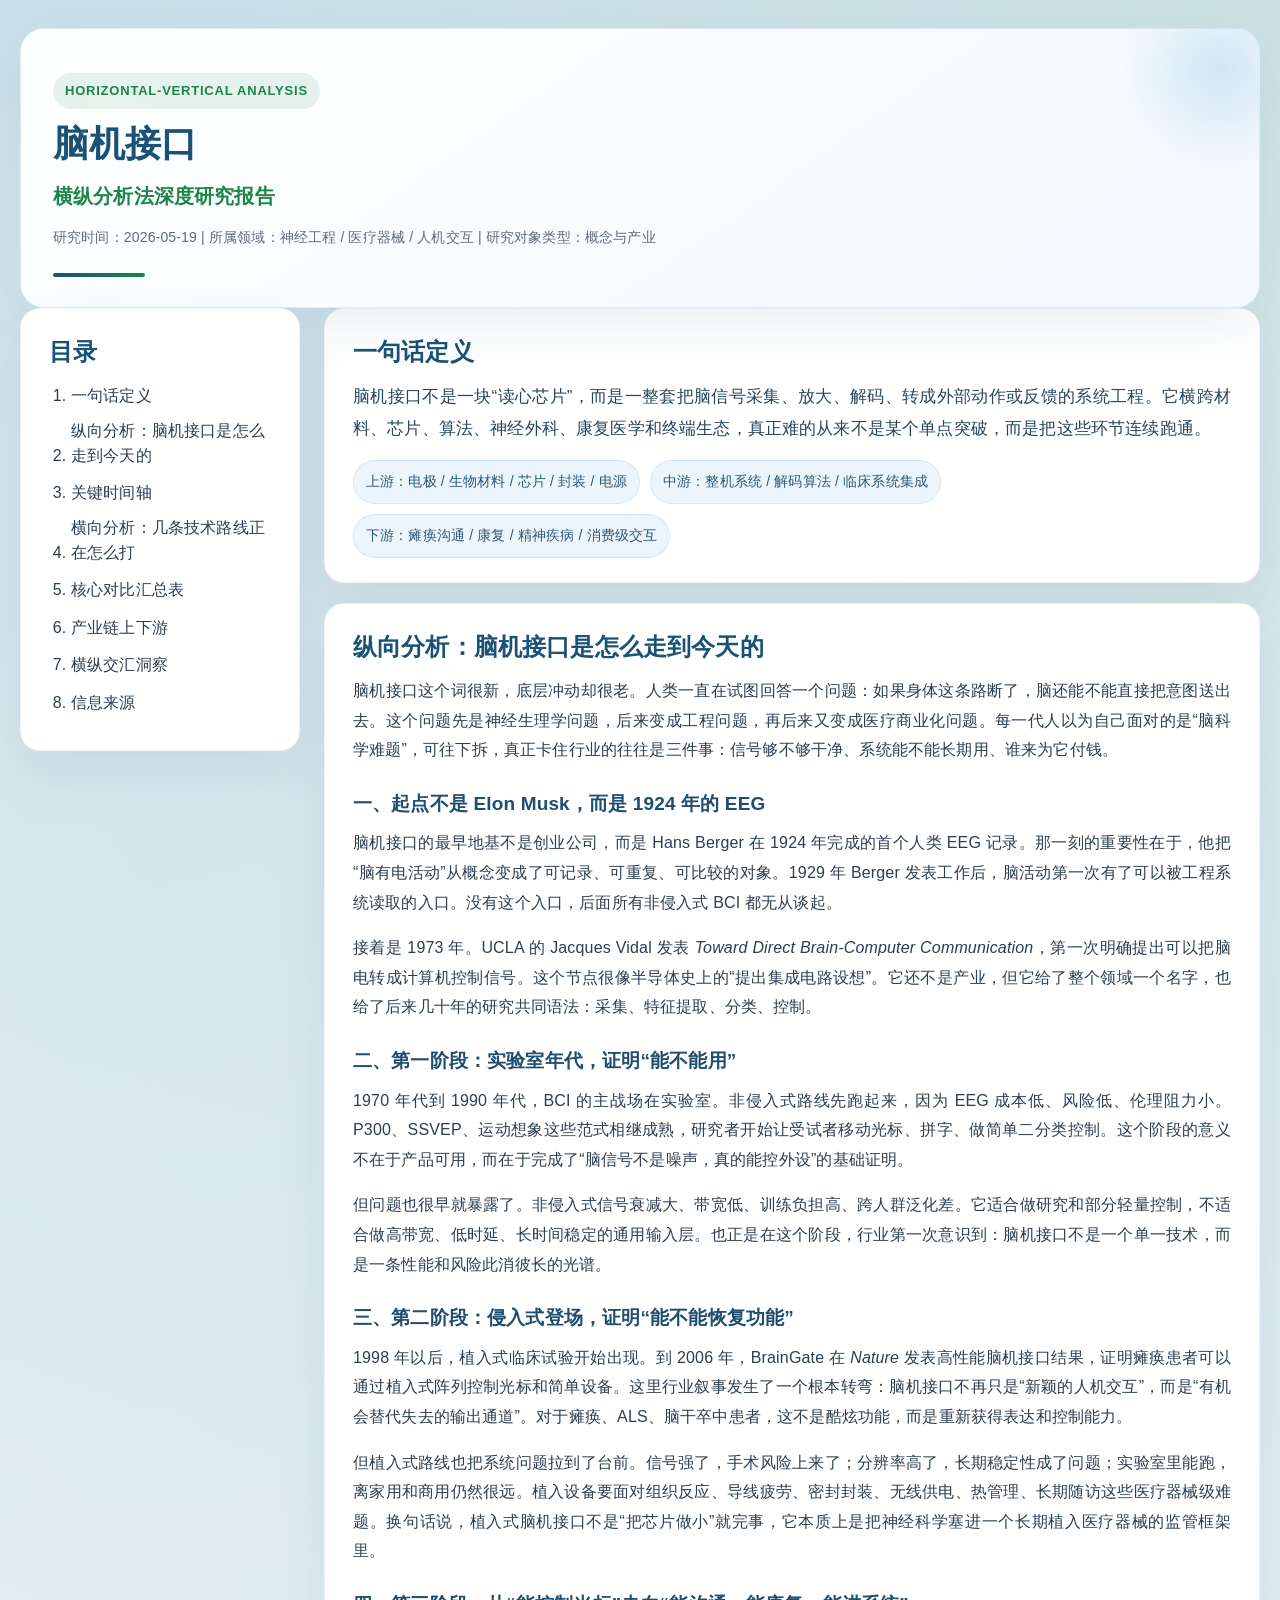
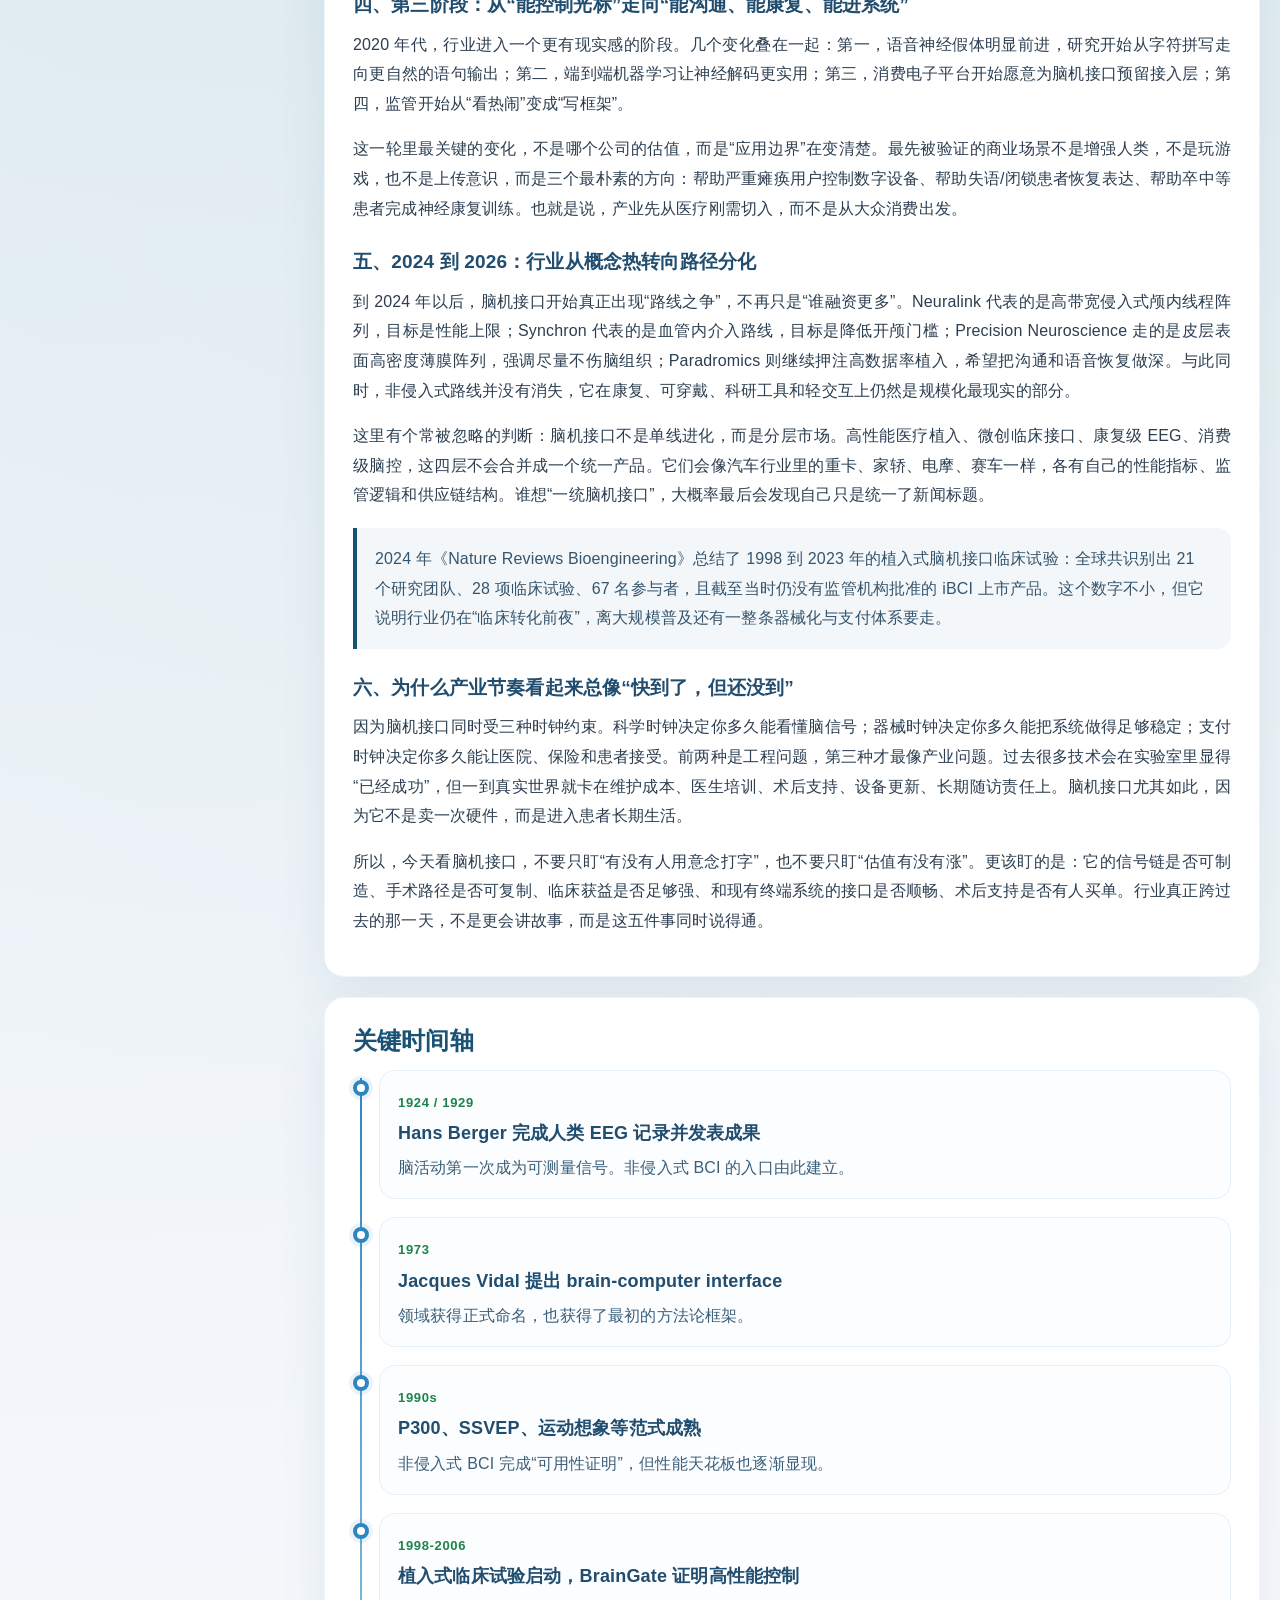
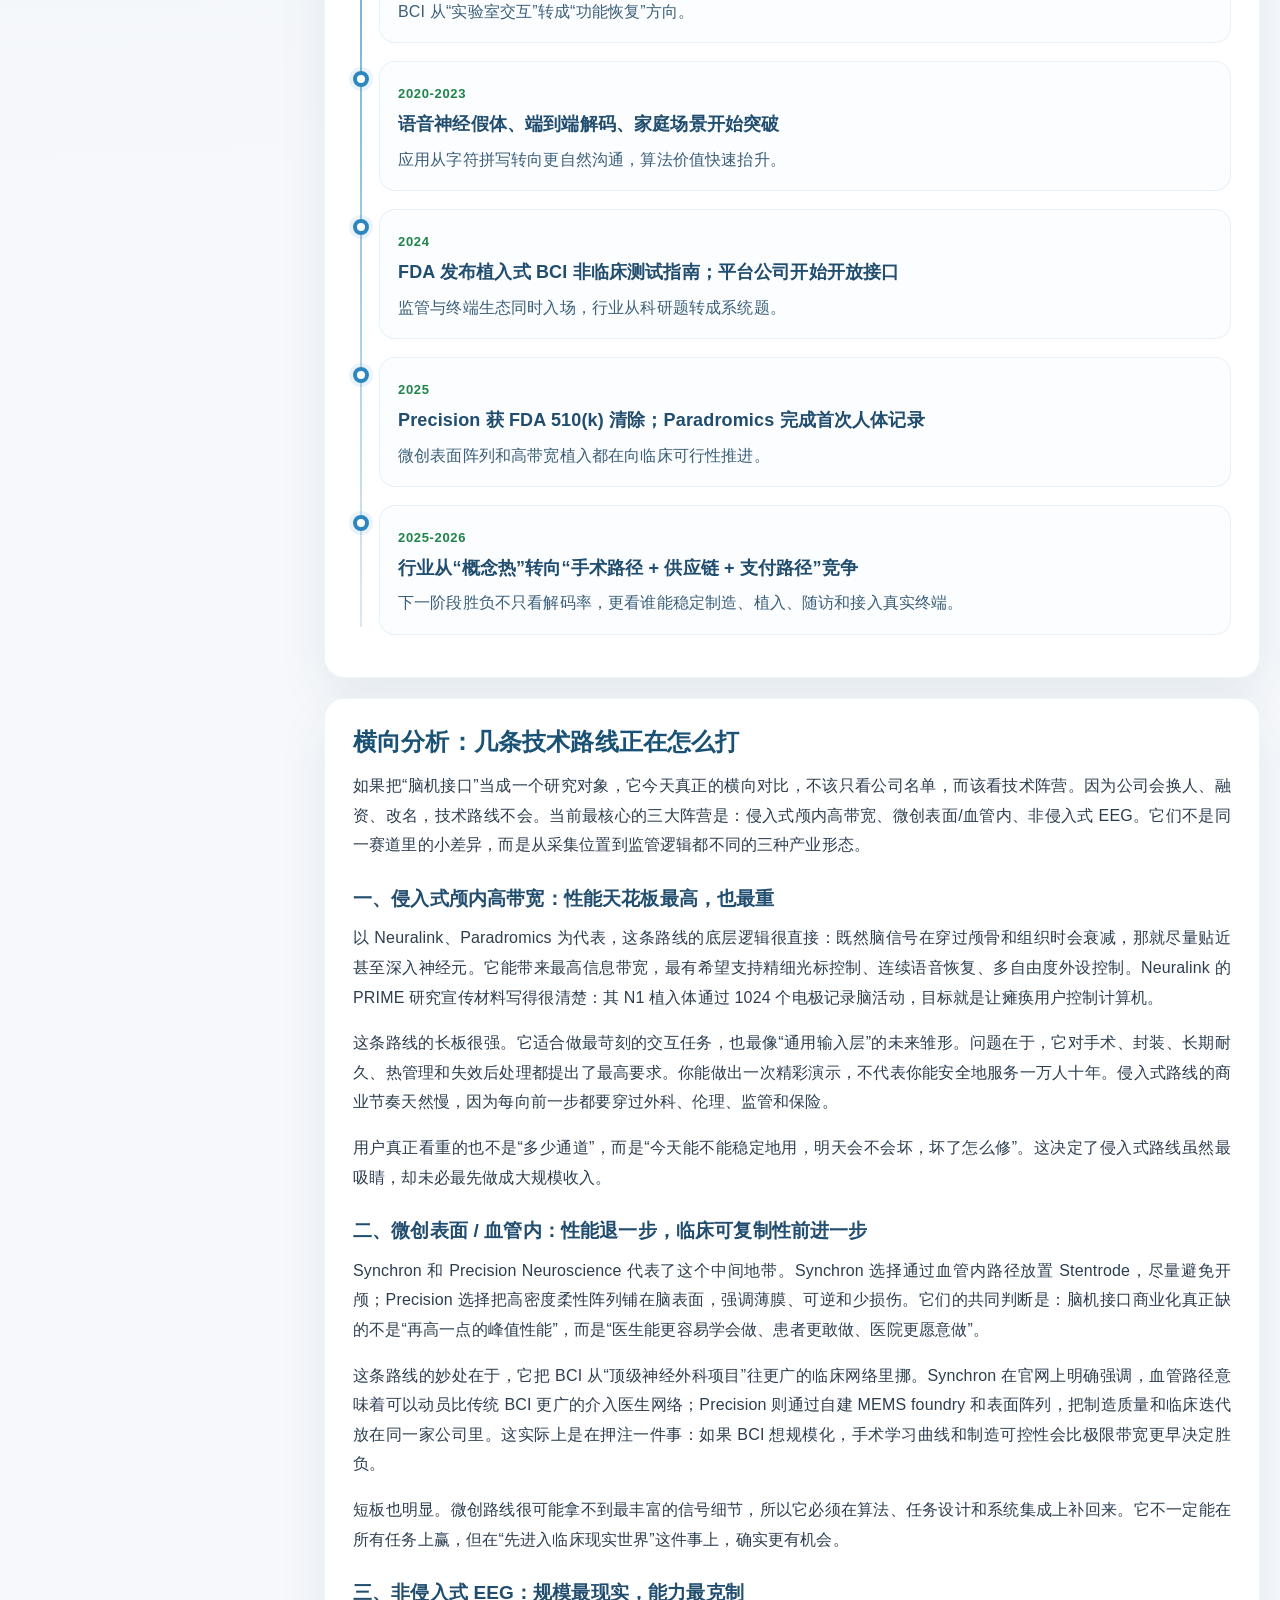
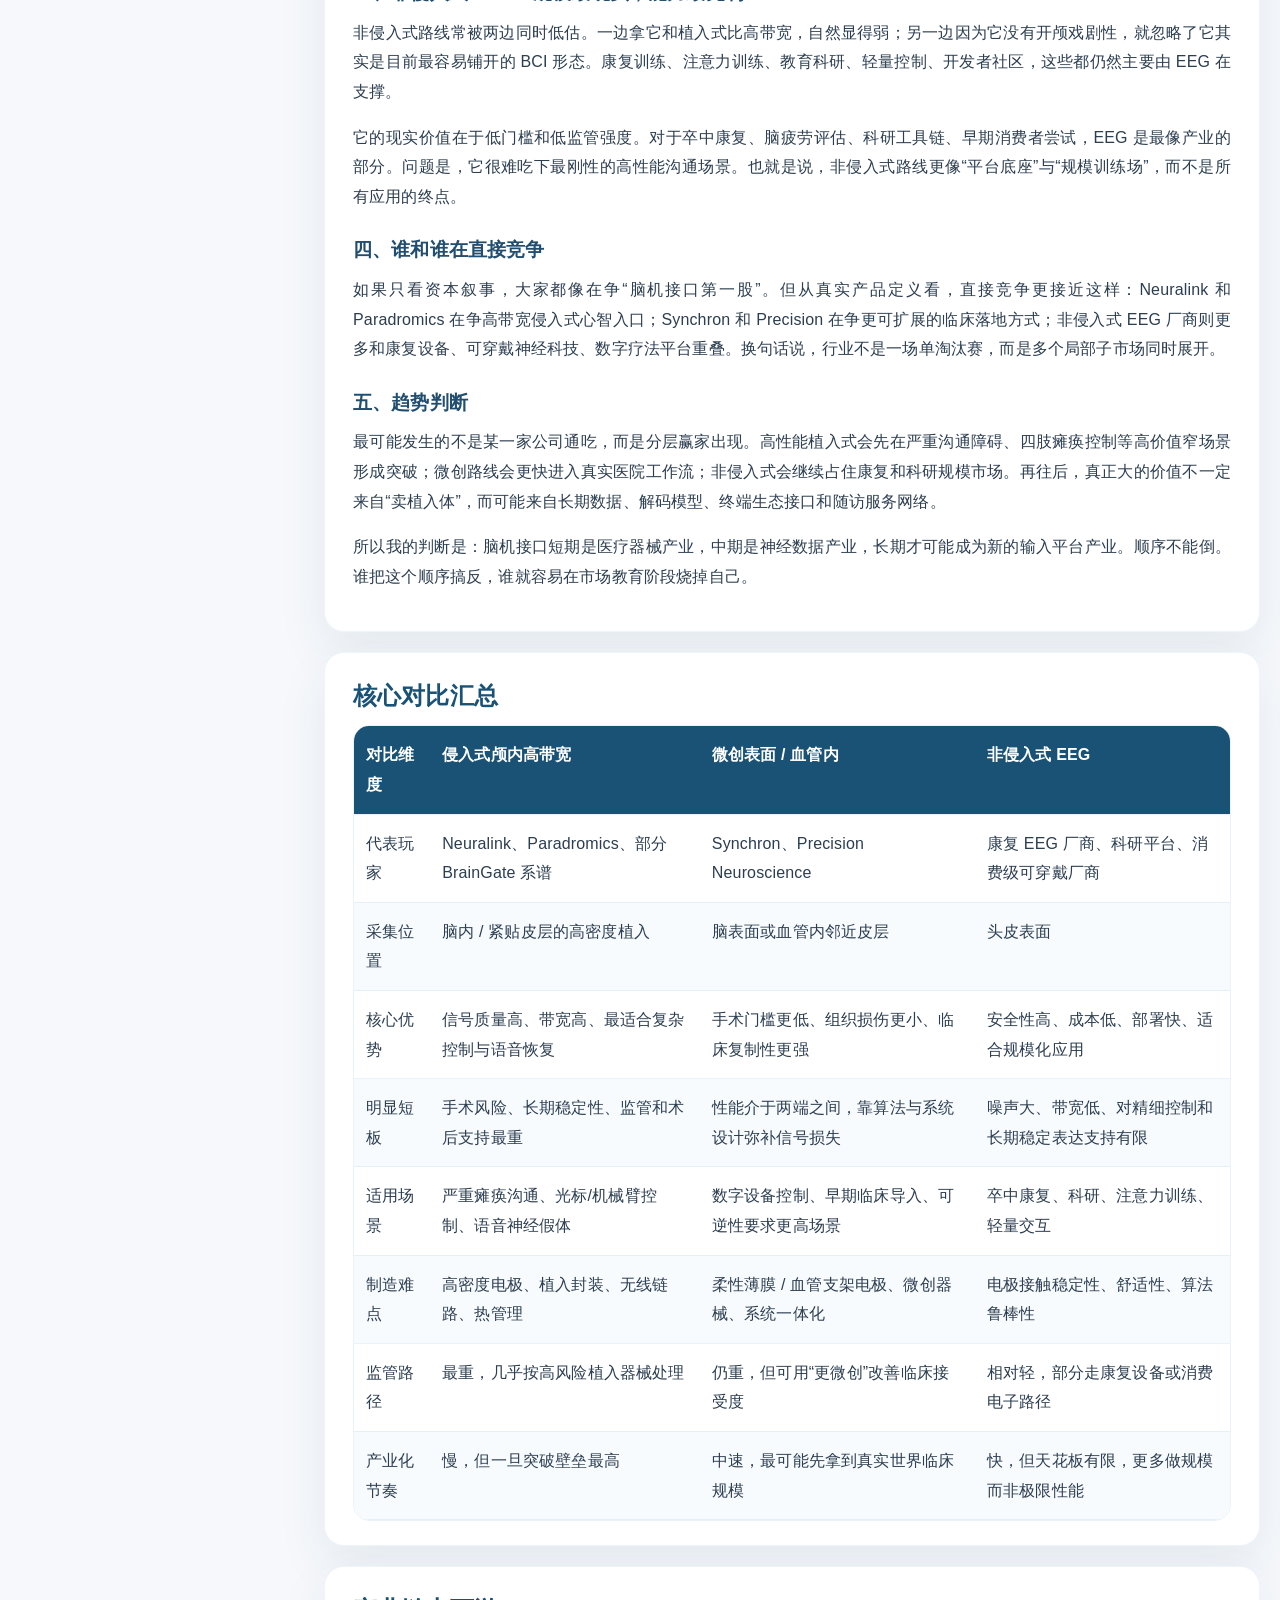
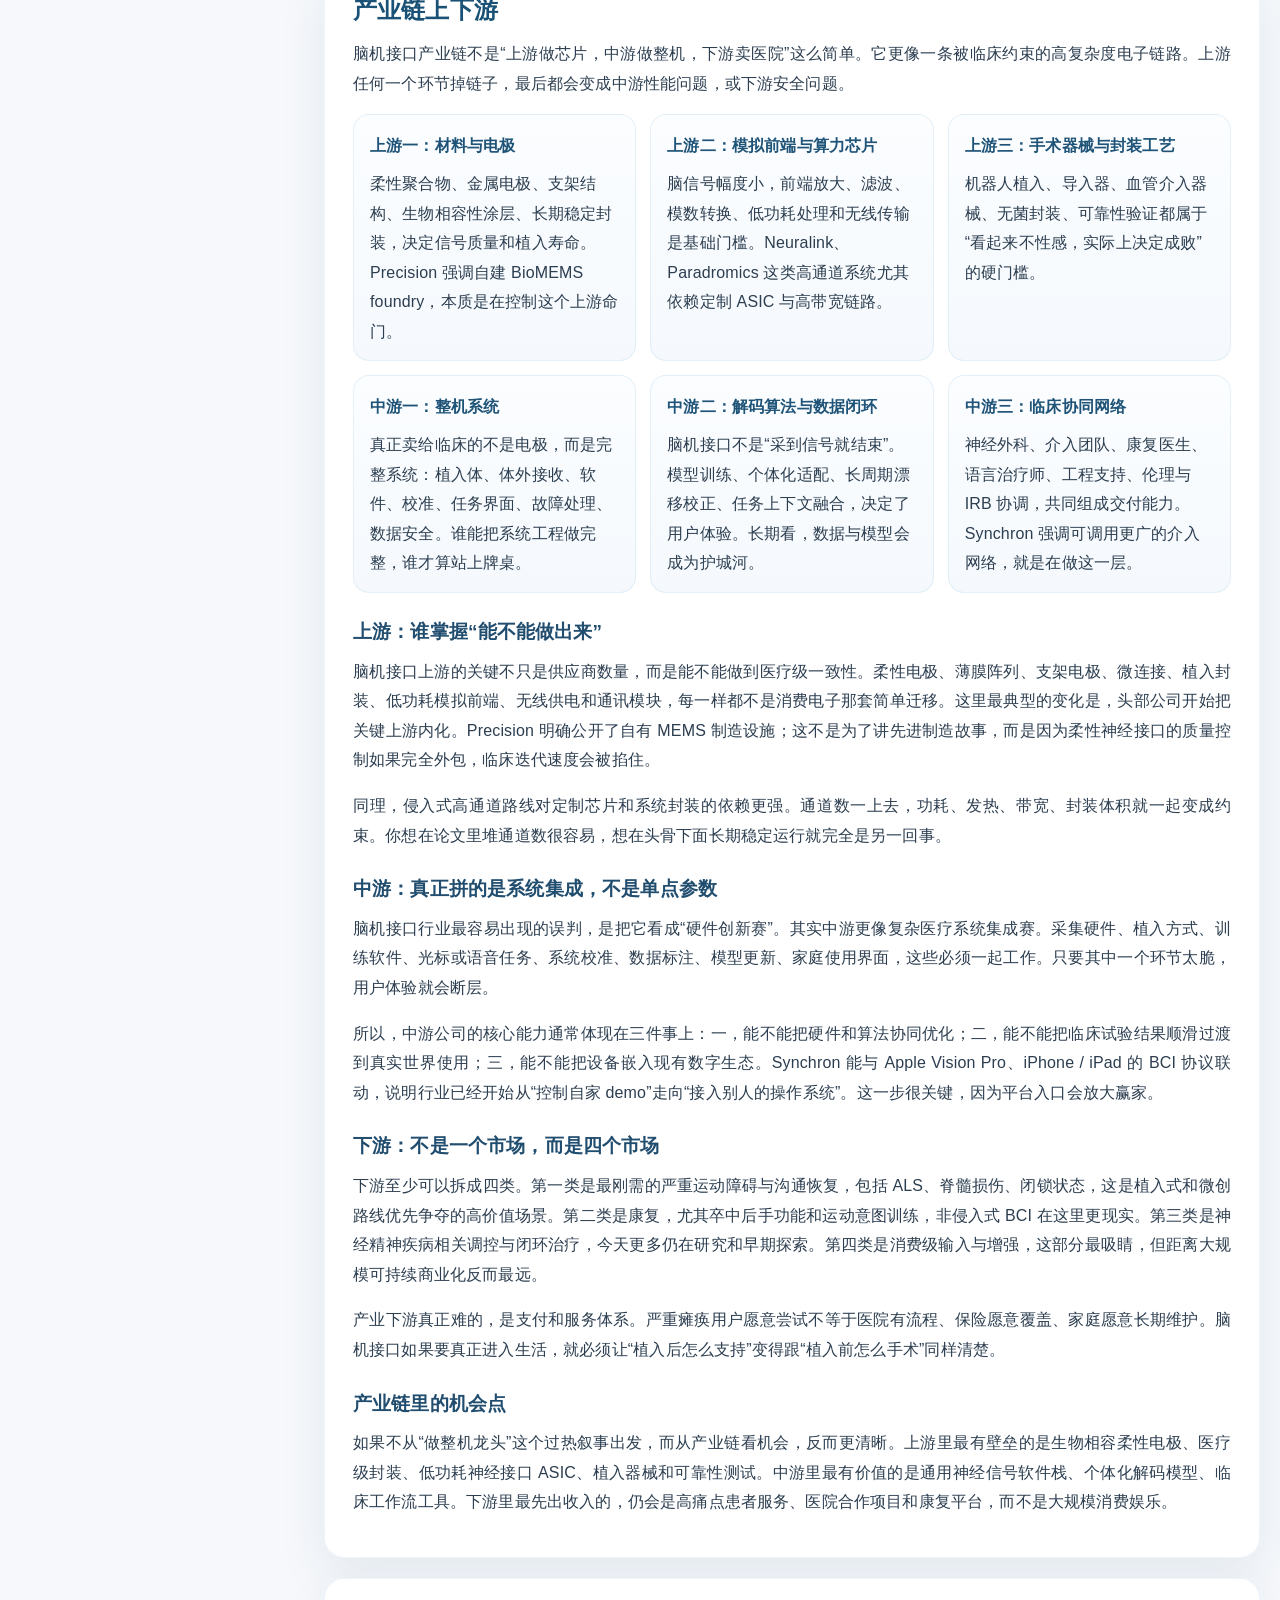
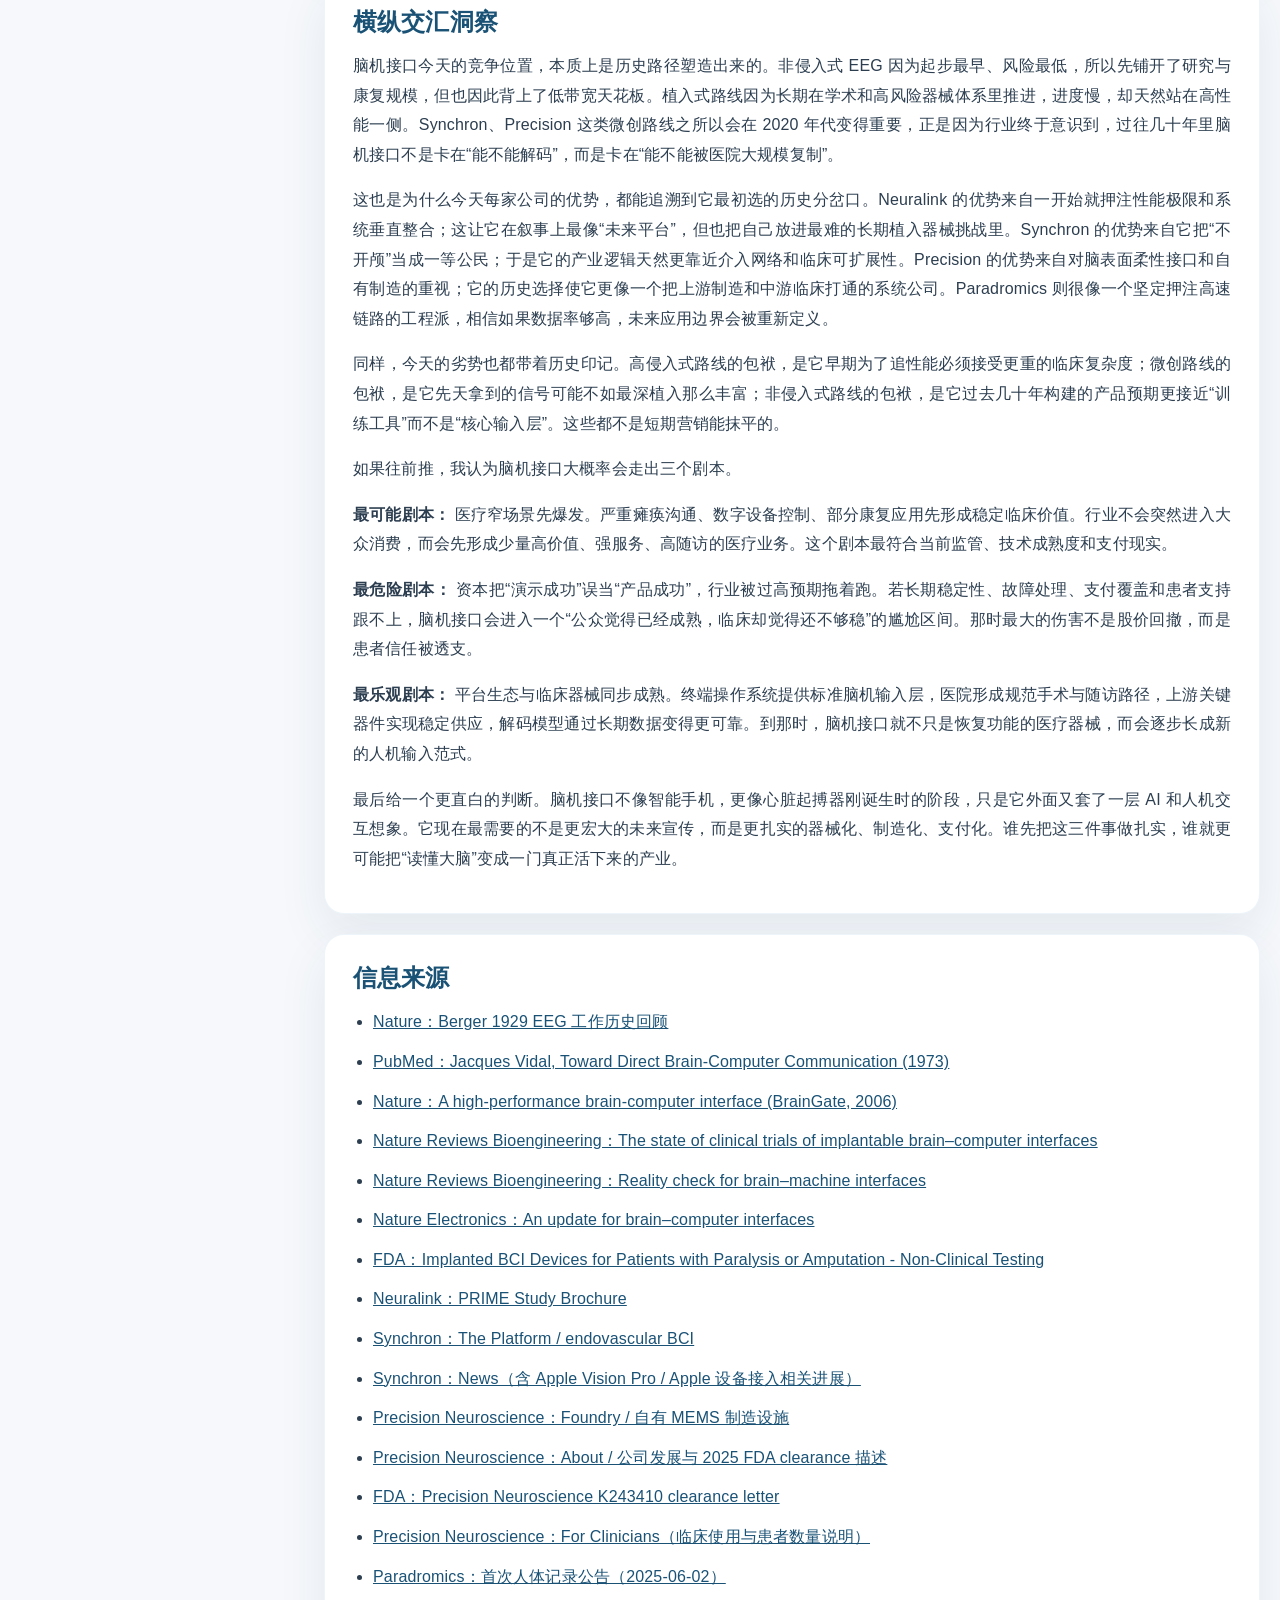
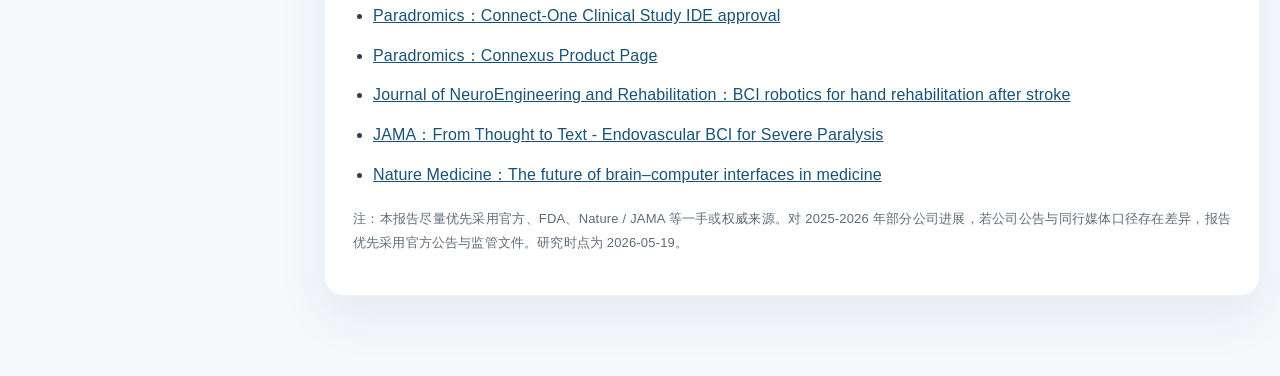
==== commit 16bf880b: "feat: move report toc to left sidebar" ====
--- a/brain-computer-interface/index.html
+++ b/brain-computer-interface/index.html
@@ -42,9 +42,25 @@
     }
 
     .page {
-      max-width: 800px;
+      max-width: 1380px;
       margin: 0 auto;
       padding: 28px 20px 80px;
+    }
+
+    .layout {
+      display: grid;
+      grid-template-columns: 280px minmax(0, 1fr);
+      gap: 24px;
+      align-items: start;
+    }
+
+    .sidebar {
+      position: sticky;
+      top: 20px;
+    }
+
+    .content {
+      min-width: 0;
     }
 
     .cover {
@@ -119,6 +135,16 @@
       padding: 28px 28px 24px;
     }
 
+    .sidebar .toc {
+      margin-top: 0;
+      max-height: calc(100vh - 40px);
+      overflow: auto;
+    }
+
+    .content > .section:first-of-type {
+      margin-top: 0;
+    }
+
     .toc h2,
     .section h2 {
       margin: 0 0 14px;
@@ -139,6 +165,11 @@
     .toc a {
       color: var(--ink);
       text-decoration: none;
+    }
+
+    .toc a {
+      display: inline-block;
+      line-height: 1.55;
     }
 
     .toc a:hover,
@@ -338,6 +369,20 @@
       margin-top: 18px;
       font-size: 13px;
       color: var(--muted);
+    }
+
+    @media (max-width: 980px) {
+      .layout {
+        grid-template-columns: 1fr;
+      }
+
+      .sidebar {
+        position: static;
+      }
+
+      .sidebar .toc {
+        max-height: none;
+      }
     }
 
     @media (max-width: 720px) {
@@ -376,21 +421,24 @@
       <p class="meta">研究时间：2026-05-19 | 所属领域：神经工程 / 医疗器械 / 人机交互 | 研究对象类型：概念与产业</p>
       <div class="divider"></div>
     </header>
-
-    <nav class="toc">
-      <h2>目录</h2>
-      <ol>
-        <li><a href="#definition">一句话定义</a></li>
-        <li><a href="#longitudinal">纵向分析：脑机接口是怎么走到今天的</a></li>
-        <li><a href="#timeline">关键时间轴</a></li>
-        <li><a href="#cross-sectional">横向分析：几条技术路线正在怎么打</a></li>
-        <li><a href="#comparison-table">核心对比汇总表</a></li>
-        <li><a href="#industry-chain">产业链上下游</a></li>
-        <li><a href="#insights">横纵交汇洞察</a></li>
-        <li><a href="#sources">信息来源</a></li>
-      </ol>
-    </nav>
-
+    <div class="layout">
+      <aside class="sidebar">
+        <nav class="toc">
+          <h2>目录</h2>
+          <ol>
+            <li><a href="#definition">一句话定义</a></li>
+            <li><a href="#longitudinal">纵向分析：脑机接口是怎么走到今天的</a></li>
+            <li><a href="#timeline">关键时间轴</a></li>
+            <li><a href="#cross-sectional">横向分析：几条技术路线正在怎么打</a></li>
+            <li><a href="#comparison-table">核心对比汇总表</a></li>
+            <li><a href="#industry-chain">产业链上下游</a></li>
+            <li><a href="#insights">横纵交汇洞察</a></li>
+            <li><a href="#sources">信息来源</a></li>
+          </ol>
+        </nav>
+      </aside>
+
+      <div class="content">
     <section id="definition" class="section">
       <h2>一句话定义</h2>
       <p class="lead">脑机接口不是一块“读心芯片”，而是一整套把脑信号采集、放大、解码、转成外部动作或反馈的系统工程。它横跨材料、芯片、算法、神经外科、康复医学和终端生态，真正难的从来不是某个单点突破，而是把这些环节连续跑通。</p>
@@ -707,6 +755,8 @@
       </ul>
       <p class="footnote">注：本报告尽量优先采用官方、FDA、Nature / JAMA 等一手或权威来源。对 2025-2026 年部分公司进展，若公司公告与同行媒体口径存在差异，报告优先采用官方公告与监管文件。研究时点为 2026-05-19。</p>
     </section>
+      </div>
+    </div>
   </main>
 
   <script>
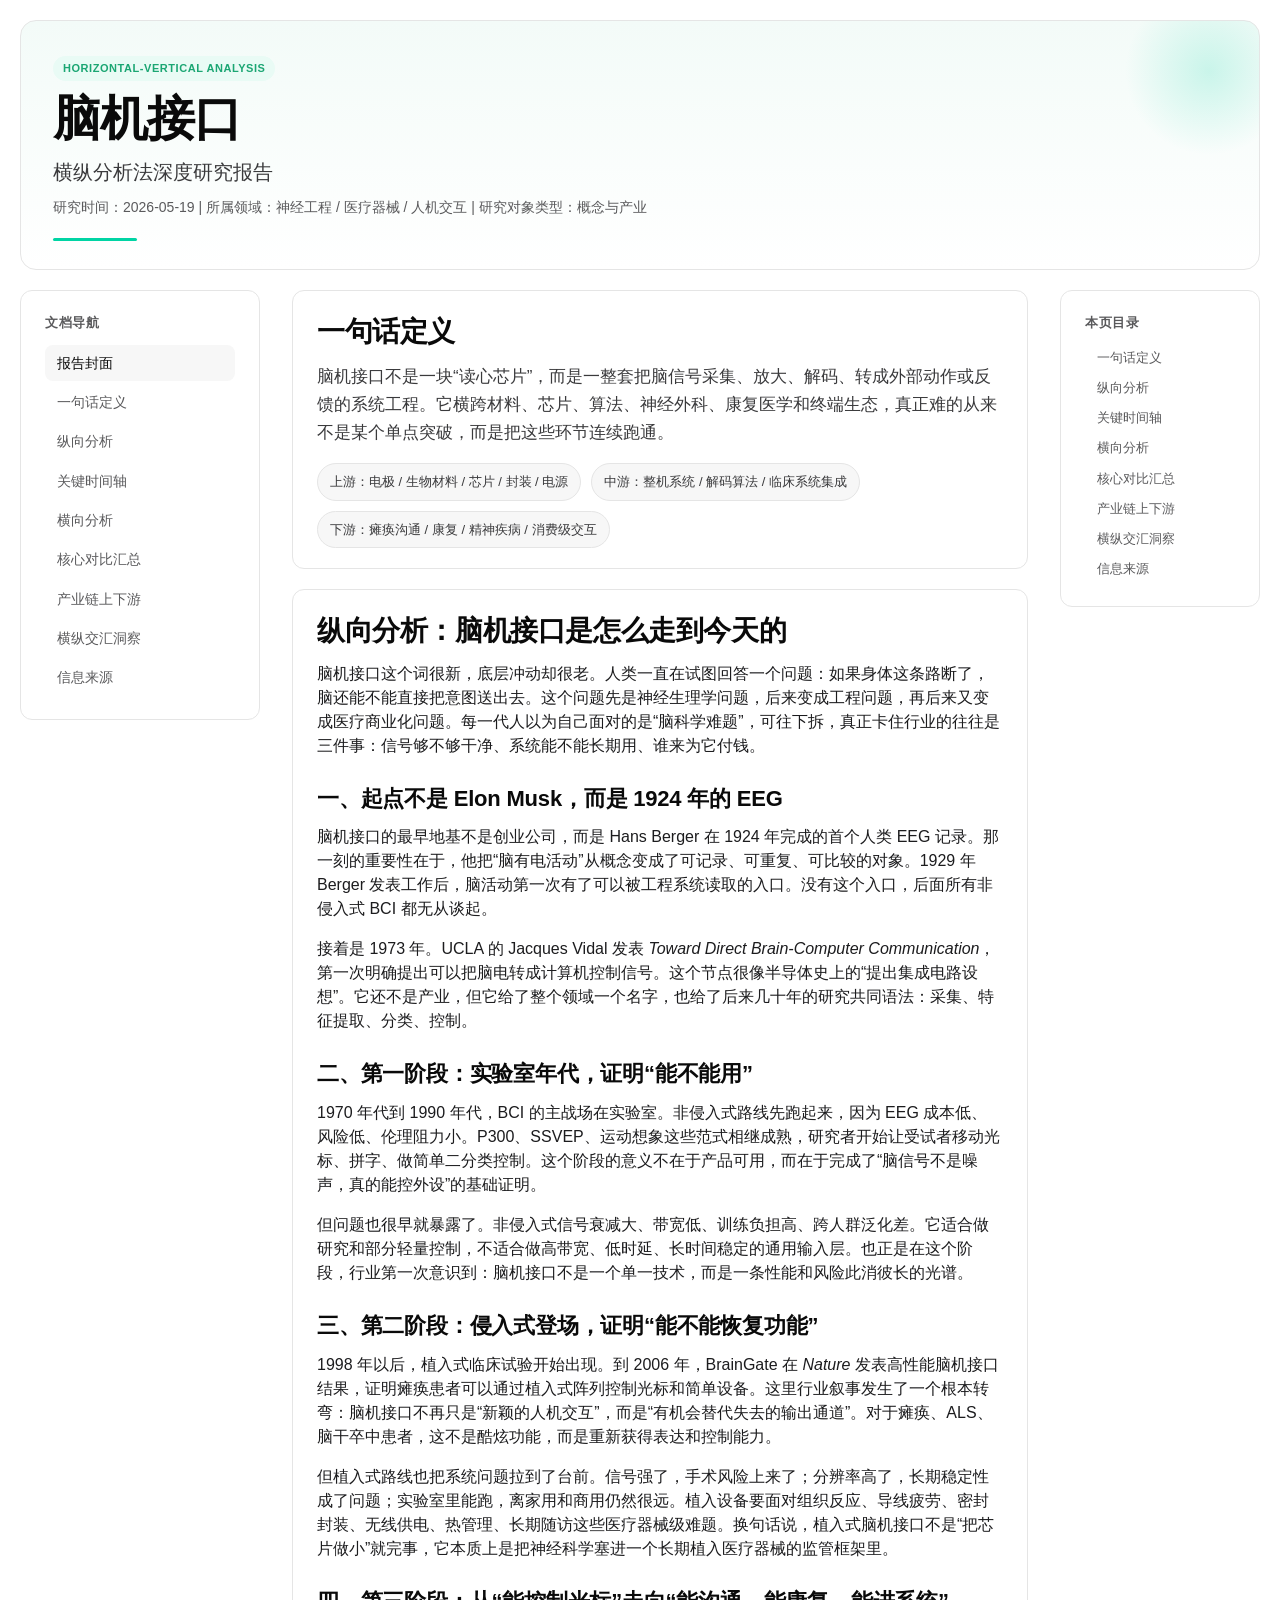
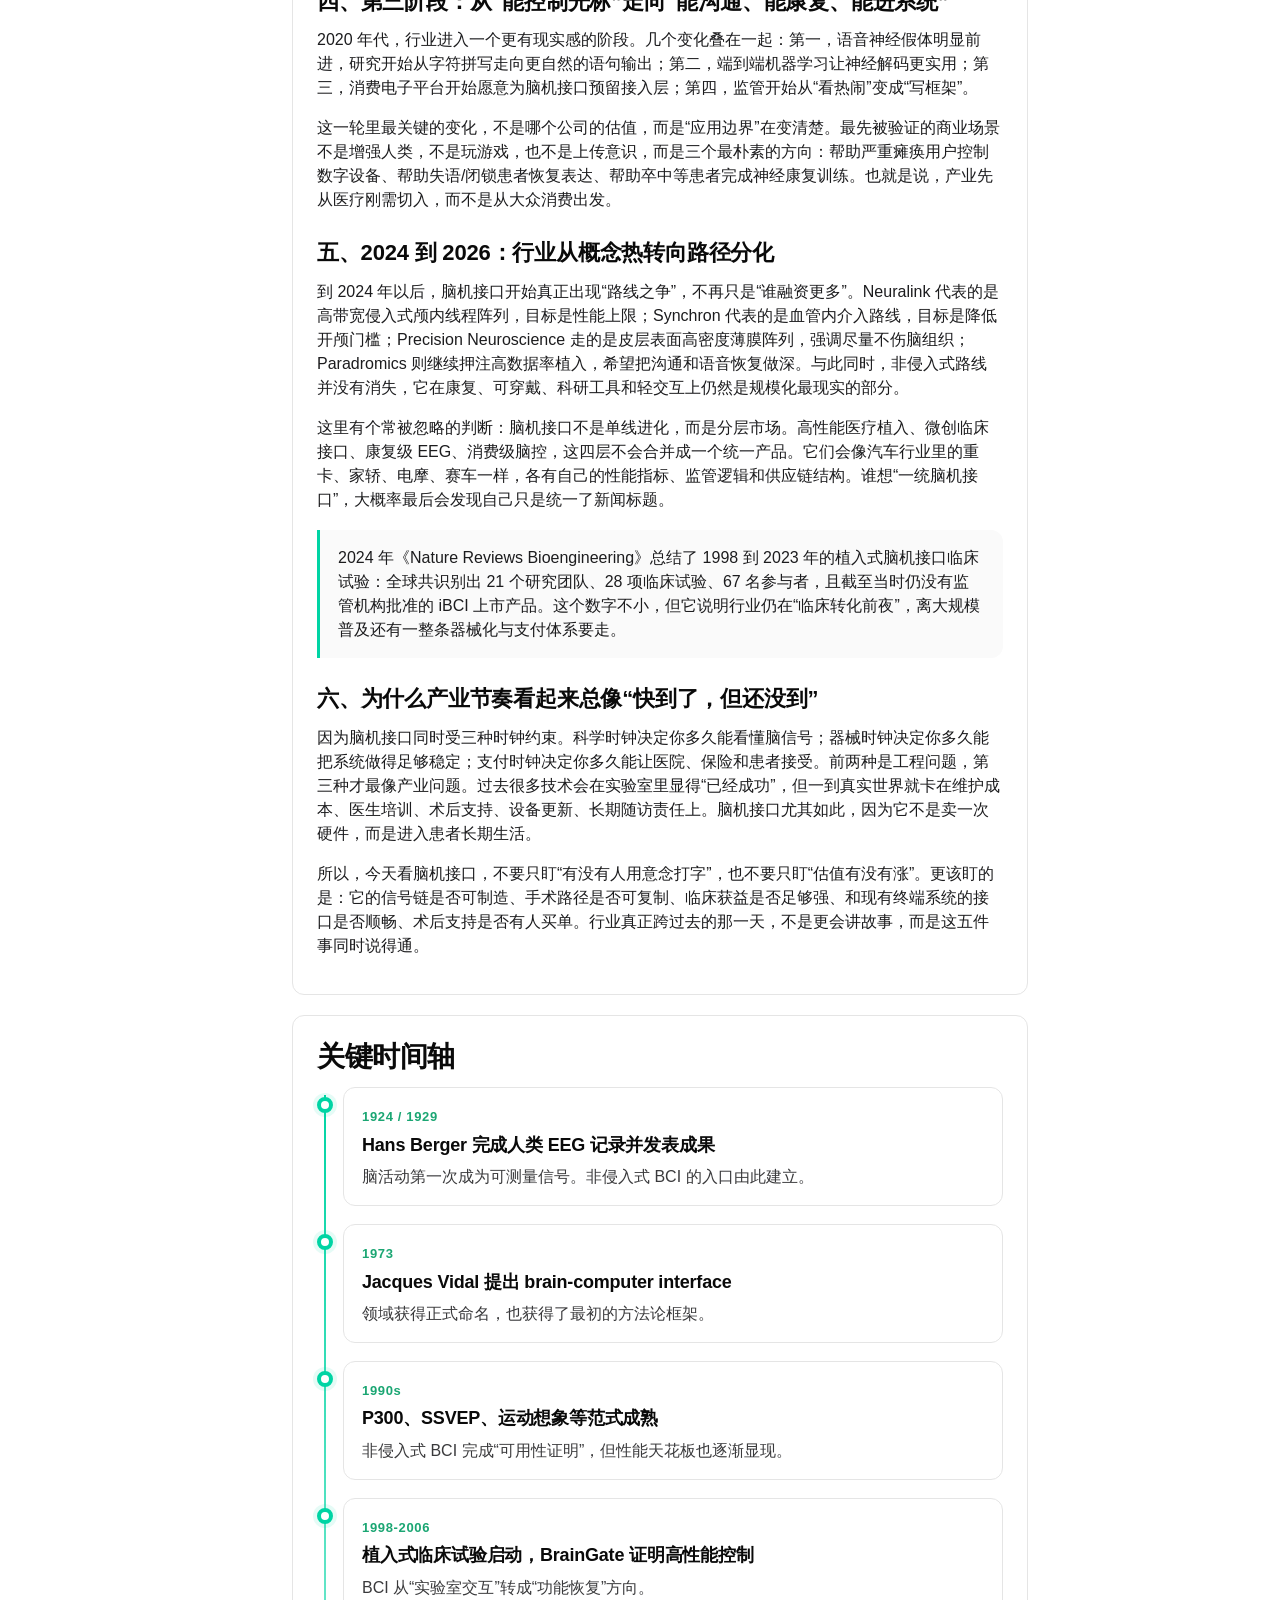
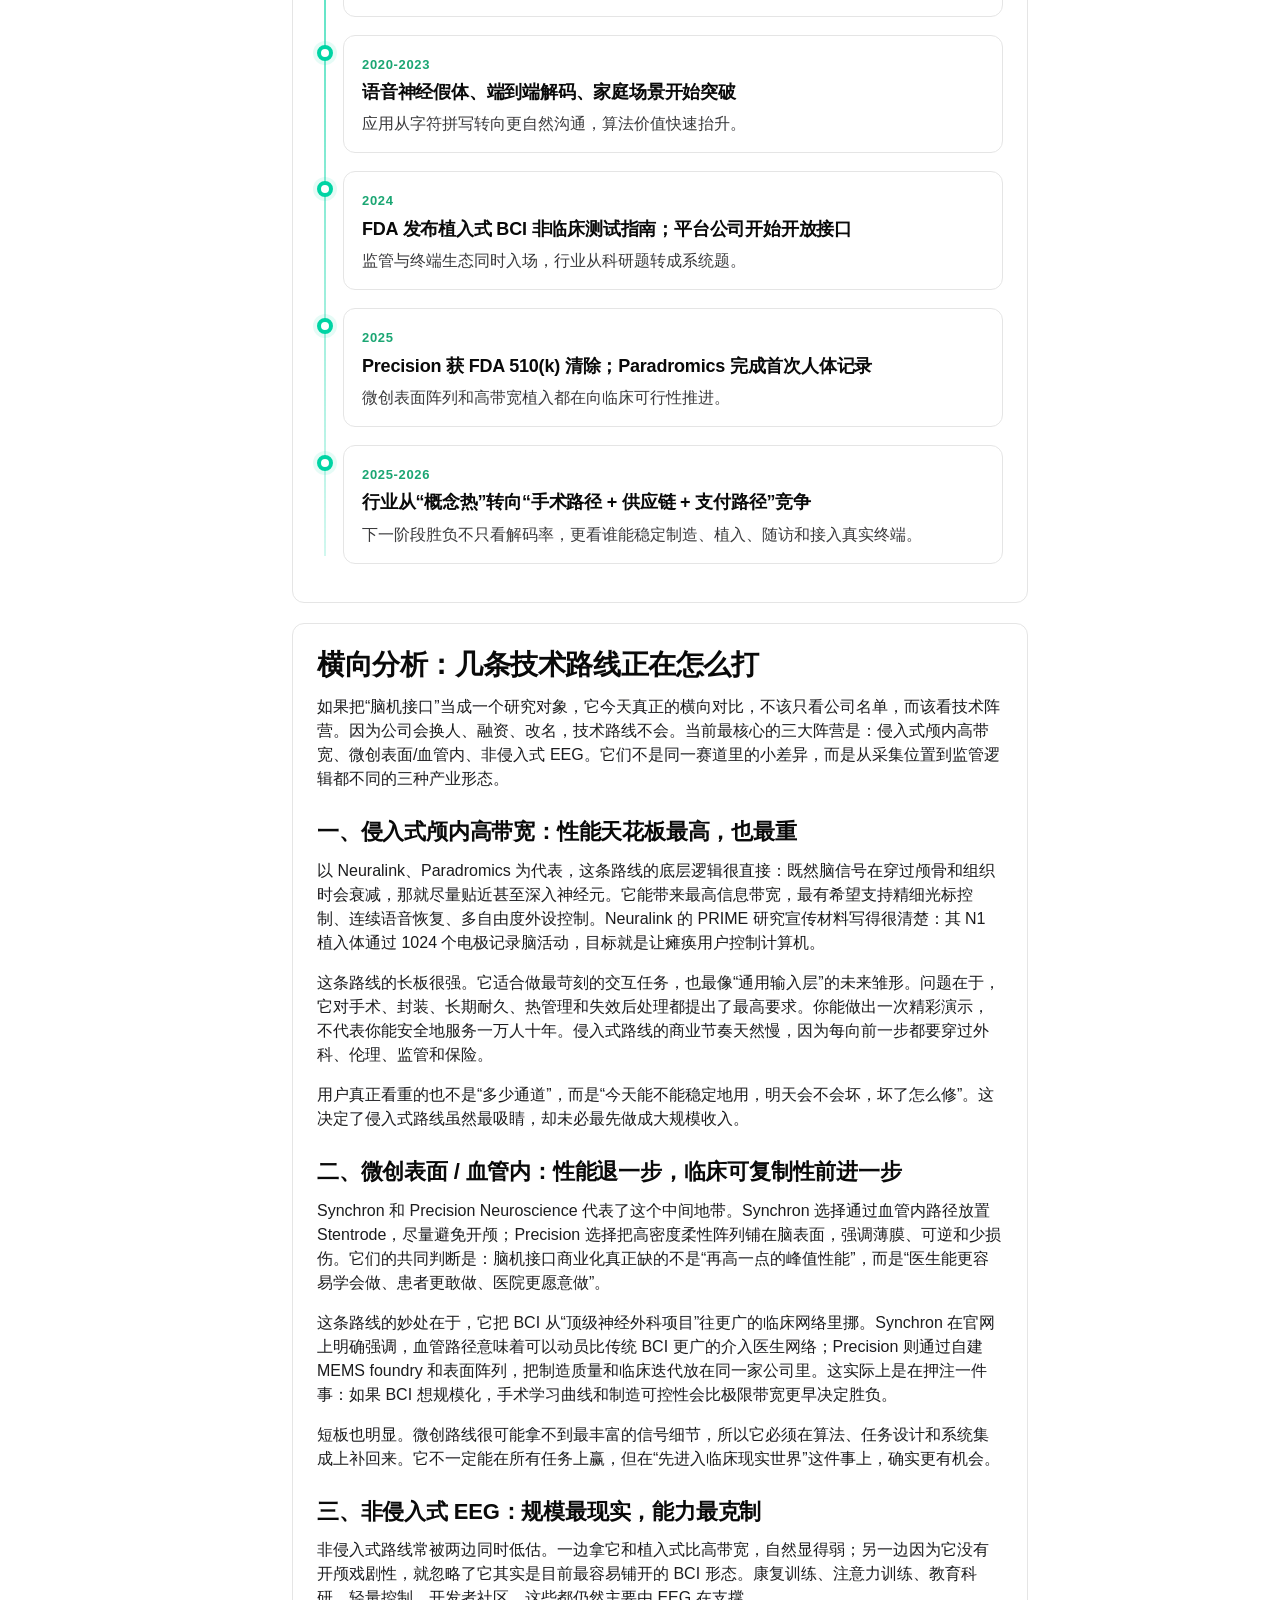
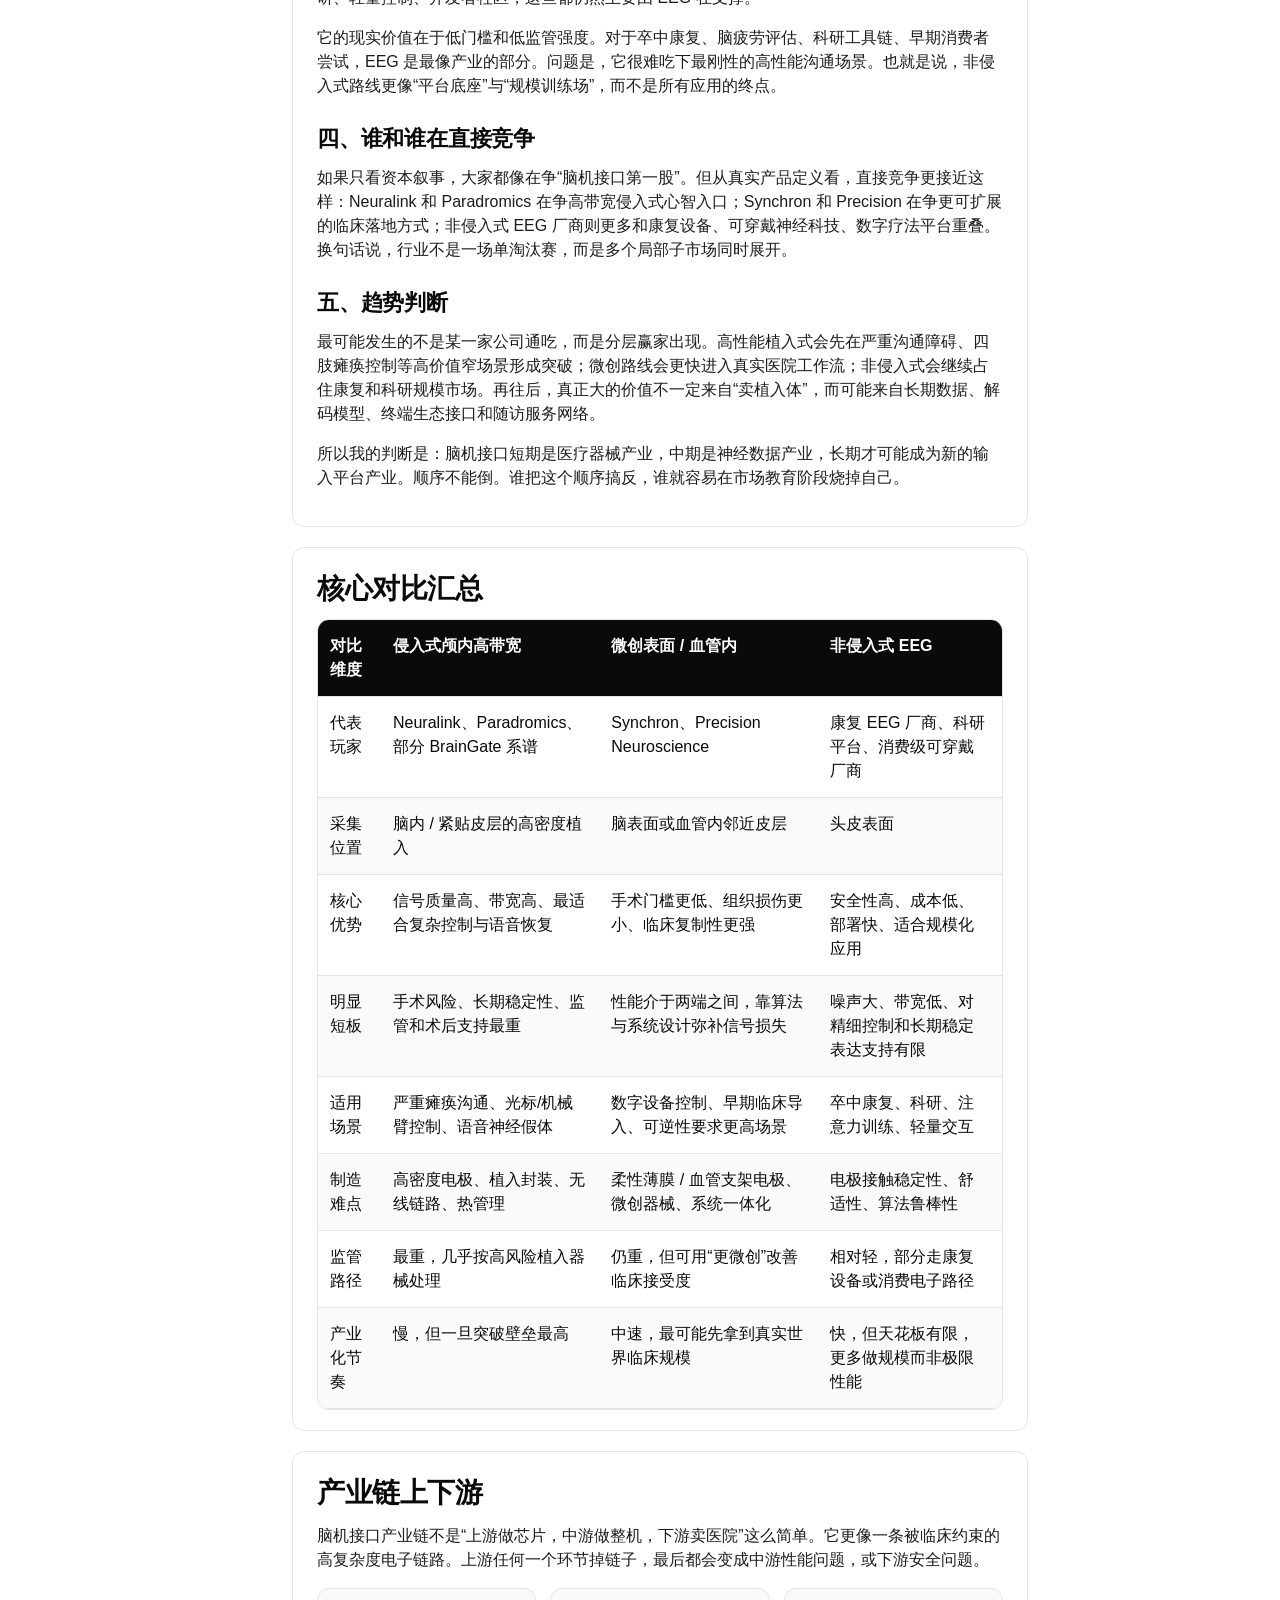
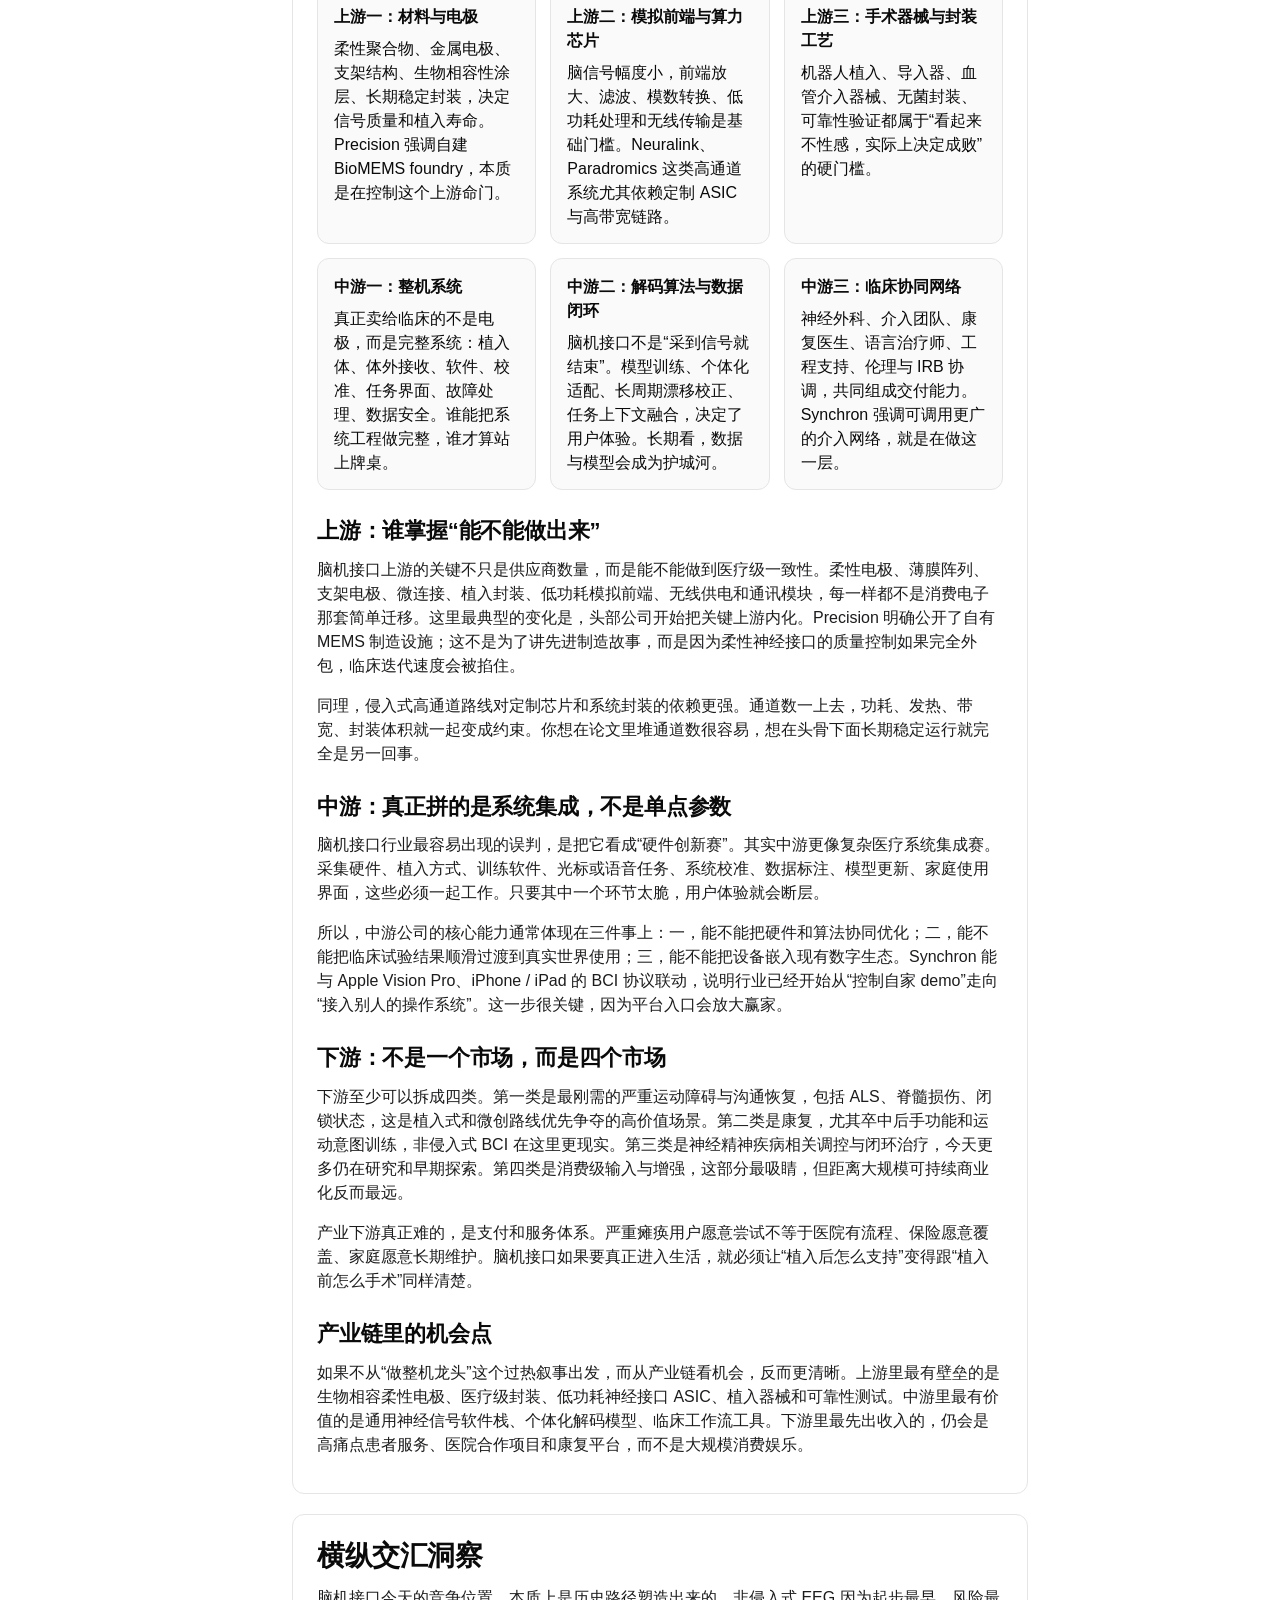
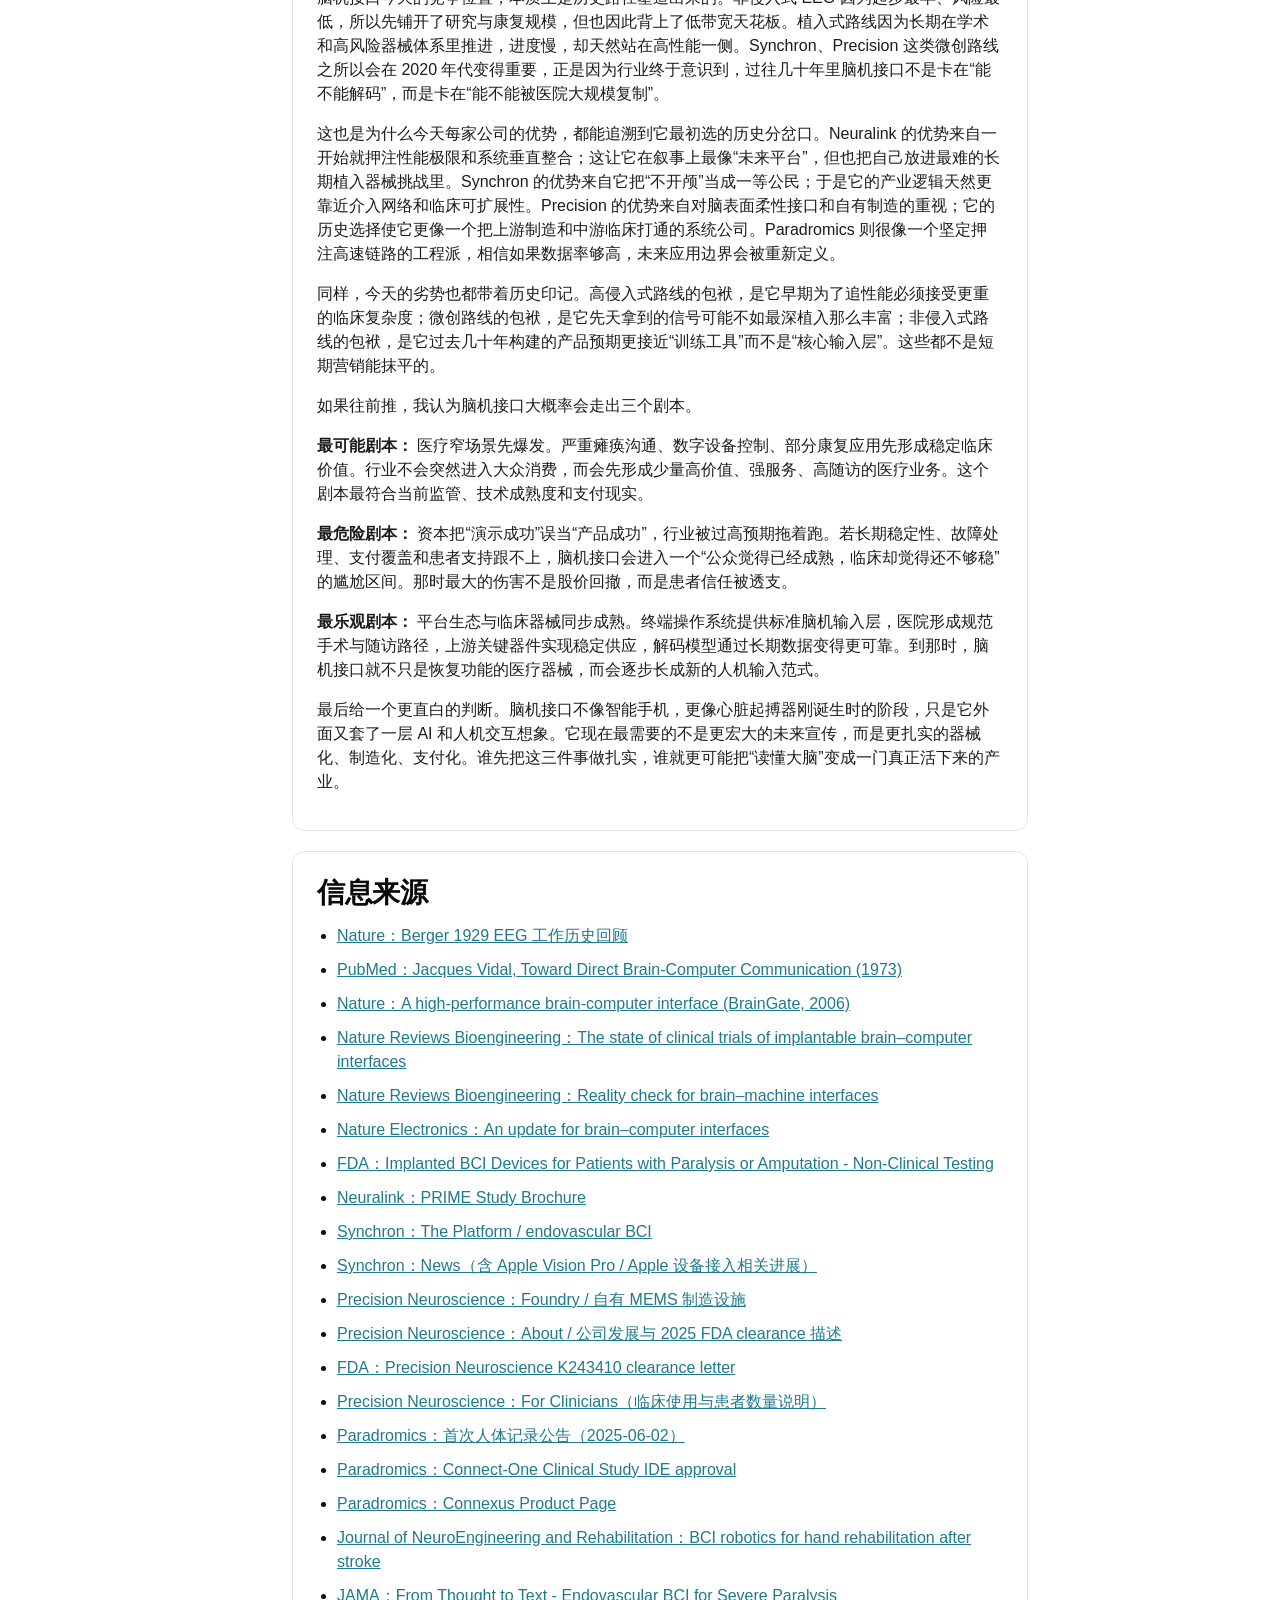
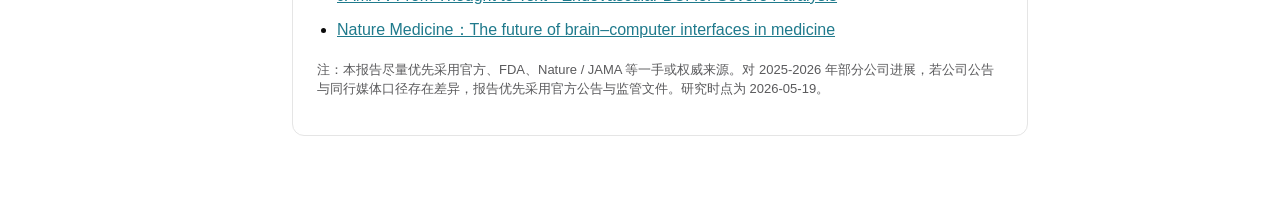
==== commit 24021d43: "feat: restyle report with mintlify-inspired docs layout" ====
--- a/brain-computer-interface/index.html
+++ b/brain-computer-interface/index.html
@@ -6,18 +6,21 @@
   <title>脑机接口 - 横纵分析法深度研究报告</title>
   <style>
     :root {
-      --bg: #f6f8fb;
+      --bg: #ffffff;
       --paper: #ffffff;
-      --ink: #2c3e50;
-      --title: #1a5276;
-      --sub: #1e8449;
-      --line: #2e86c1;
-      --soft-line: #d9e6f2;
-      --muted: #5f6c7b;
-      --quote-bg: #f4f7fa;
-      --table-head: #1a5276;
-      --accent: #ecf5fb;
-      --shadow: 0 20px 50px rgba(26, 82, 118, 0.08);
+      --surface: #f7f7f7;
+      --surface-soft: #fafafa;
+      --ink: #0a0a0a;
+      --title: #0a0a0a;
+      --sub: #3a3a3c;
+      --line: #00d4a4;
+      --soft-line: #e5e5e5;
+      --muted: #5a5a5c;
+      --quote-bg: #fafafa;
+      --table-head: #0a0a0a;
+      --accent: #00d4a4;
+      --accent-soft: #e9fbf5;
+      --shadow: 0 12px 30px rgba(10, 10, 10, 0.04);
     }
 
     * {
@@ -30,28 +33,26 @@
 
     body {
       margin: 0;
-      background:
-        radial-gradient(circle at top left, rgba(46, 134, 193, 0.14), transparent 34%),
-        radial-gradient(circle at top right, rgba(30, 132, 73, 0.10), transparent 30%),
-        linear-gradient(180deg, #eef4f8 0%, #f6f8fb 180px, #f6f8fb 100%);
+      background: var(--bg);
       color: var(--ink);
-      font-family: "PingFang SC", "Hiragino Sans GB", "Microsoft YaHei", "WenQuanYi Micro Hei", sans-serif;
+      font-family: Inter, "PingFang SC", "Hiragino Sans GB", "Microsoft YaHei", "WenQuanYi Micro Hei", sans-serif;
       font-size: 16px;
-      line-height: 1.85;
-      letter-spacing: 0.01em;
+      line-height: 1.5;
+      letter-spacing: 0;
     }
 
     .page {
-      max-width: 1380px;
+      max-width: 1440px;
       margin: 0 auto;
-      padding: 28px 20px 80px;
+      padding: 20px 20px 72px;
     }
 
     .layout {
       display: grid;
-      grid-template-columns: 280px minmax(0, 1fr);
-      gap: 24px;
+      grid-template-columns: 240px minmax(0, 760px) 200px;
+      gap: 32px;
       align-items: start;
+      justify-content: center;
     }
 
     .sidebar {
@@ -63,51 +64,60 @@
       min-width: 0;
     }
 
+    .rail {
+      position: sticky;
+      top: 20px;
+    }
+
     .cover {
-      background: linear-gradient(145deg, rgba(255, 255, 255, 0.98), rgba(244, 250, 255, 0.96));
-      border: 1px solid rgba(46, 134, 193, 0.14);
-      border-radius: 24px;
-      padding: 44px 32px 30px;
-      box-shadow: var(--shadow);
+      background: linear-gradient(180deg, #f3fbf8 0%, #ffffff 100%);
+      border: 1px solid var(--soft-line);
+      border-radius: 16px;
+      padding: 34px 32px 28px;
+      box-shadow: none;
       position: relative;
       overflow: hidden;
+      margin-bottom: 20px;
     }
 
     .cover::after {
       content: "";
       position: absolute;
-      right: -70px;
-      top: -70px;
-      width: 220px;
-      height: 220px;
+      right: -40px;
+      top: -40px;
+      width: 180px;
+      height: 180px;
       border-radius: 50%;
-      background: radial-gradient(circle, rgba(46, 134, 193, 0.18), transparent 66%);
+      background: radial-gradient(circle, rgba(0, 212, 164, 0.18), transparent 66%);
     }
 
     .eyebrow {
       display: inline-block;
-      margin-bottom: 14px;
-      padding: 6px 12px;
+      margin-bottom: 12px;
+      padding: 4px 10px;
       border-radius: 999px;
-      background: rgba(30, 132, 73, 0.10);
-      color: var(--sub);
-      font-size: 13px;
+      background: var(--accent-soft);
+      color: #1ba673;
+      font-size: 11px;
       font-weight: 600;
-      letter-spacing: 0.06em;
+      letter-spacing: 0.05em;
+      text-transform: uppercase;
     }
 
     h1 {
       margin: 0;
       color: var(--title);
-      font-size: 36px;
-      line-height: 1.15;
+      font-size: 48px;
+      line-height: 1.1;
+      letter-spacing: -1px;
+      font-weight: 600;
     }
 
     .subtitle {
-      margin: 14px 0 10px;
+      margin: 12px 0 10px;
       font-size: 20px;
       color: var(--sub);
-      font-weight: 600;
+      font-weight: 400;
     }
 
     .meta {
@@ -117,22 +127,23 @@
     }
 
     .divider {
-      width: 92px;
-      height: 4px;
+      width: 84px;
+      height: 3px;
       border-radius: 999px;
-      background: linear-gradient(90deg, var(--title), var(--sub));
-      margin: 22px 0 0;
+      background: var(--accent);
+      margin: 20px 0 0;
     }
 
     .toc,
     .panel,
-    .section {
+    .section,
+    .rail-card {
       background: var(--paper);
-      border-radius: 20px;
-      box-shadow: var(--shadow);
-      border: 1px solid rgba(46, 134, 193, 0.08);
+      border-radius: 12px;
+      box-shadow: none;
+      border: 1px solid var(--soft-line);
       margin-top: 20px;
-      padding: 28px 28px 24px;
+      padding: 24px 24px 20px;
     }
 
     .sidebar .toc {
@@ -141,59 +152,109 @@
       overflow: auto;
     }
 
+    .rail-card {
+      margin-top: 0;
+    }
+
     .content > .section:first-of-type {
       margin-top: 0;
     }
 
     .toc h2,
+    .rail-card h2,
     .section h2 {
       margin: 0 0 14px;
       color: var(--title);
-      font-size: 24px;
-      line-height: 1.25;
+      font-size: 28px;
+      line-height: 1.2;
+      letter-spacing: -0.4px;
+      font-weight: 600;
+    }
+
+    .toc h2,
+    .rail-card h2 {
+      font-size: 13px;
+      text-transform: uppercase;
+      letter-spacing: 0.5px;
+      color: var(--muted);
     }
 
     .toc ol {
       margin: 0;
-      padding-left: 22px;
+      padding-left: 0;
+      list-style: none;
     }
 
     .toc li {
-      margin: 8px 0;
+      margin: 3px 0;
     }
 
     .toc a {
-      color: var(--ink);
+      color: var(--muted);
       text-decoration: none;
-    }
-
-    .toc a {
       display: inline-block;
-      line-height: 1.55;
+      line-height: 1.45;
+      padding: 8px 12px;
+      border-radius: 8px;
+      font-size: 14px;
+      width: 100%;
     }
 
     .toc a:hover,
     .sources a:hover {
-      color: var(--line);
+      color: var(--ink);
+    }
+
+    .toc a.active,
+    .rail-card a.active {
+      background: var(--surface);
+      color: var(--ink);
+      font-weight: 500;
+    }
+
+    .rail-card ol {
+      margin: 0;
+      padding-left: 0;
+      list-style: none;
+    }
+
+    .rail-card li {
+      margin: 4px 0;
+    }
+
+    .rail-card a {
+      display: block;
+      color: var(--muted);
+      text-decoration: none;
+      font-size: 13px;
+      line-height: 1.4;
+      padding: 4px 0 4px 10px;
+      border-left: 2px solid transparent;
+    }
+
+    .rail-card a.active {
+      border-left-color: var(--accent);
     }
 
     p {
       margin: 0 0 16px;
-      text-align: justify;
+      text-align: left;
+      color: #1c1c1e;
     }
 
     .lead {
       font-size: 17px;
-      color: #27465d;
+      color: #3a3a3c;
+      line-height: 1.65;
     }
 
     .quote {
       margin: 18px 0;
       padding: 16px 18px;
-      border-left: 3pt solid var(--title);
+      border-left: 3px solid var(--accent);
       background: var(--quote-bg);
-      border-radius: 0 14px 14px 0;
-      color: #35556d;
+      border-radius: 0 12px 12px 0;
+      color: #1c1c1e;
     }
 
     .pill-row {
@@ -206,17 +267,18 @@
     .pill {
       padding: 8px 12px;
       border-radius: 999px;
-      background: var(--accent);
-      color: #2f5878;
-      font-size: 14px;
-      border: 1px solid rgba(46, 134, 193, 0.12);
+      background: var(--surface);
+      color: #3a3a3c;
+      font-size: 13px;
+      border: 1px solid var(--soft-line);
     }
 
     h3 {
       margin: 26px 0 12px;
-      color: #214d6f;
-      font-size: 19px;
+      color: #0a0a0a;
+      font-size: 22px;
       line-height: 1.35;
+      letter-spacing: -0.2px;
     }
 
     .timeline {
@@ -232,7 +294,7 @@
       top: 8px;
       bottom: 8px;
       width: 2px;
-      background: linear-gradient(180deg, var(--line), rgba(46, 134, 193, 0.18));
+      background: linear-gradient(180deg, var(--accent), rgba(0, 212, 164, 0.18));
     }
 
     .timeline-node {
@@ -249,27 +311,27 @@
       height: 16px;
       border-radius: 50%;
       background: var(--paper);
-      border: 4px solid var(--line);
-      box-shadow: 0 0 0 4px rgba(46, 134, 193, 0.10);
+      border: 4px solid var(--accent);
+      box-shadow: 0 0 0 4px rgba(0, 212, 164, 0.10);
     }
 
     .timeline-content {
-      background: #fbfdff;
-      border: 1px solid rgba(46, 134, 193, 0.10);
-      border-radius: 16px;
+      background: #ffffff;
+      border: 1px solid var(--soft-line);
+      border-radius: 12px;
       padding: 16px 18px;
       transition: transform 0.2s ease, box-shadow 0.2s ease;
     }
 
     .timeline-node:hover .timeline-content {
       transform: translateY(-2px);
-      box-shadow: 0 10px 28px rgba(46, 134, 193, 0.08);
+      box-shadow: var(--shadow);
     }
 
     .timeline-date {
       display: inline-block;
       margin-bottom: 6px;
-      color: var(--sub);
+      color: #1ba673;
       font-size: 13px;
       font-weight: 700;
       letter-spacing: 0.05em;
@@ -282,14 +344,14 @@
 
     .timeline-summary {
       margin: 0;
-      color: #3b5f79;
+      color: #3a3a3c;
     }
 
     .timeline-detail {
       display: none;
       margin-top: 12px;
       padding-top: 12px;
-      border-top: 1px dashed rgba(46, 134, 193, 0.18);
+      border-top: 1px dashed var(--soft-line);
       color: var(--ink);
     }
 
@@ -299,8 +361,8 @@
 
     .table-wrap {
       overflow-x: auto;
-      border-radius: 16px;
-      border: 1px solid rgba(46, 134, 193, 0.10);
+      border-radius: 12px;
+      border: 1px solid var(--soft-line);
     }
 
     table {
@@ -314,7 +376,7 @@
       padding: 14px 12px;
       text-align: left;
       vertical-align: top;
-      border-bottom: 1px solid rgba(46, 134, 193, 0.10);
+      border-bottom: 1px solid var(--soft-line);
     }
 
     th {
@@ -324,11 +386,11 @@
     }
 
     tbody tr:nth-child(even) {
-      background: #f8fbfe;
+      background: #fafafa;
     }
 
     tbody tr:hover {
-      background: #eef6fc;
+      background: #f7f7f7;
     }
 
     .matrix {
@@ -340,15 +402,15 @@
 
     .card {
       padding: 16px 16px 14px;
-      border-radius: 16px;
-      background: linear-gradient(180deg, #fbfdff, #f5f9fd);
-      border: 1px solid rgba(46, 134, 193, 0.10);
+      border-radius: 12px;
+      background: var(--surface-soft);
+      border: 1px solid var(--soft-line);
     }
 
     .card strong {
       display: block;
       margin-bottom: 8px;
-      color: #1f5478;
+      color: #0a0a0a;
     }
 
     .sources ul {
@@ -361,7 +423,7 @@
     }
 
     .sources a {
-      color: var(--title);
+      color: #1f7a8c;
       word-break: break-word;
     }
 
@@ -371,12 +433,23 @@
       color: var(--muted);
     }
 
+    @media (max-width: 1180px) {
+      .layout {
+        grid-template-columns: 220px minmax(0, 1fr);
+      }
+
+      .rail {
+        display: none;
+      }
+    }
+
     @media (max-width: 980px) {
       .layout {
         grid-template-columns: 1fr;
       }
 
-      .sidebar {
+      .sidebar,
+      .rail {
         position: static;
       }
 
@@ -399,7 +472,7 @@
       }
 
       h1 {
-        font-size: 30px;
+        font-size: 34px;
       }
 
       .subtitle {
@@ -414,7 +487,7 @@
 </head>
 <body>
   <main class="page">
-    <header class="cover">
+    <header class="cover" id="top">
       <div class="eyebrow">HORIZONTAL-VERTICAL ANALYSIS</div>
       <h1>脑机接口</h1>
       <p class="subtitle">横纵分析法深度研究报告</p>
@@ -424,13 +497,14 @@
     <div class="layout">
       <aside class="sidebar">
         <nav class="toc">
-          <h2>目录</h2>
+          <h2>文档导航</h2>
           <ol>
+            <li><a href="#top">报告封面</a></li>
             <li><a href="#definition">一句话定义</a></li>
-            <li><a href="#longitudinal">纵向分析：脑机接口是怎么走到今天的</a></li>
+            <li><a href="#longitudinal">纵向分析</a></li>
             <li><a href="#timeline">关键时间轴</a></li>
-            <li><a href="#cross-sectional">横向分析：几条技术路线正在怎么打</a></li>
-            <li><a href="#comparison-table">核心对比汇总表</a></li>
+            <li><a href="#cross-sectional">横向分析</a></li>
+            <li><a href="#comparison-table">核心对比汇总</a></li>
             <li><a href="#industry-chain">产业链上下游</a></li>
             <li><a href="#insights">横纵交汇洞察</a></li>
             <li><a href="#sources">信息来源</a></li>
@@ -756,6 +830,22 @@
       <p class="footnote">注：本报告尽量优先采用官方、FDA、Nature / JAMA 等一手或权威来源。对 2025-2026 年部分公司进展，若公司公告与同行媒体口径存在差异，报告优先采用官方公告与监管文件。研究时点为 2026-05-19。</p>
     </section>
       </div>
+
+      <aside class="rail">
+        <div class="rail-card">
+          <h2>本页目录</h2>
+          <ol>
+            <li><a href="#definition">一句话定义</a></li>
+            <li><a href="#longitudinal">纵向分析</a></li>
+            <li><a href="#timeline">关键时间轴</a></li>
+            <li><a href="#cross-sectional">横向分析</a></li>
+            <li><a href="#comparison-table">核心对比汇总</a></li>
+            <li><a href="#industry-chain">产业链上下游</a></li>
+            <li><a href="#insights">横纵交汇洞察</a></li>
+            <li><a href="#sources">信息来源</a></li>
+          </ol>
+        </div>
+      </aside>
     </div>
   </main>
 
@@ -763,6 +853,35 @@
     function toggleDetail(node) {
       node.classList.toggle('expanded');
     }
+
+    const trackedIds = ['top', 'definition', 'longitudinal', 'timeline', 'cross-sectional', 'comparison-table', 'industry-chain', 'insights', 'sources'];
+    const navLinks = Array.from(document.querySelectorAll('.toc a, .rail-card a'));
+    const sections = trackedIds
+      .map((id) => document.getElementById(id))
+      .filter(Boolean);
+
+    const setActiveLink = (id) => {
+      navLinks.forEach((link) => {
+        const isActive = link.getAttribute('href') === `#${id}`;
+        link.classList.toggle('active', isActive);
+      });
+    };
+
+    const observer = new IntersectionObserver((entries) => {
+      const visible = entries
+        .filter((entry) => entry.isIntersecting)
+        .sort((a, b) => b.intersectionRatio - a.intersectionRatio);
+
+      if (visible.length > 0) {
+        setActiveLink(visible[0].target.id);
+      }
+    }, {
+      rootMargin: '-20% 0px -60% 0px',
+      threshold: [0.1, 0.3, 0.6]
+    });
+
+    sections.forEach((section) => observer.observe(section));
+    setActiveLink('top');
   </script>
 </body>
 </html>
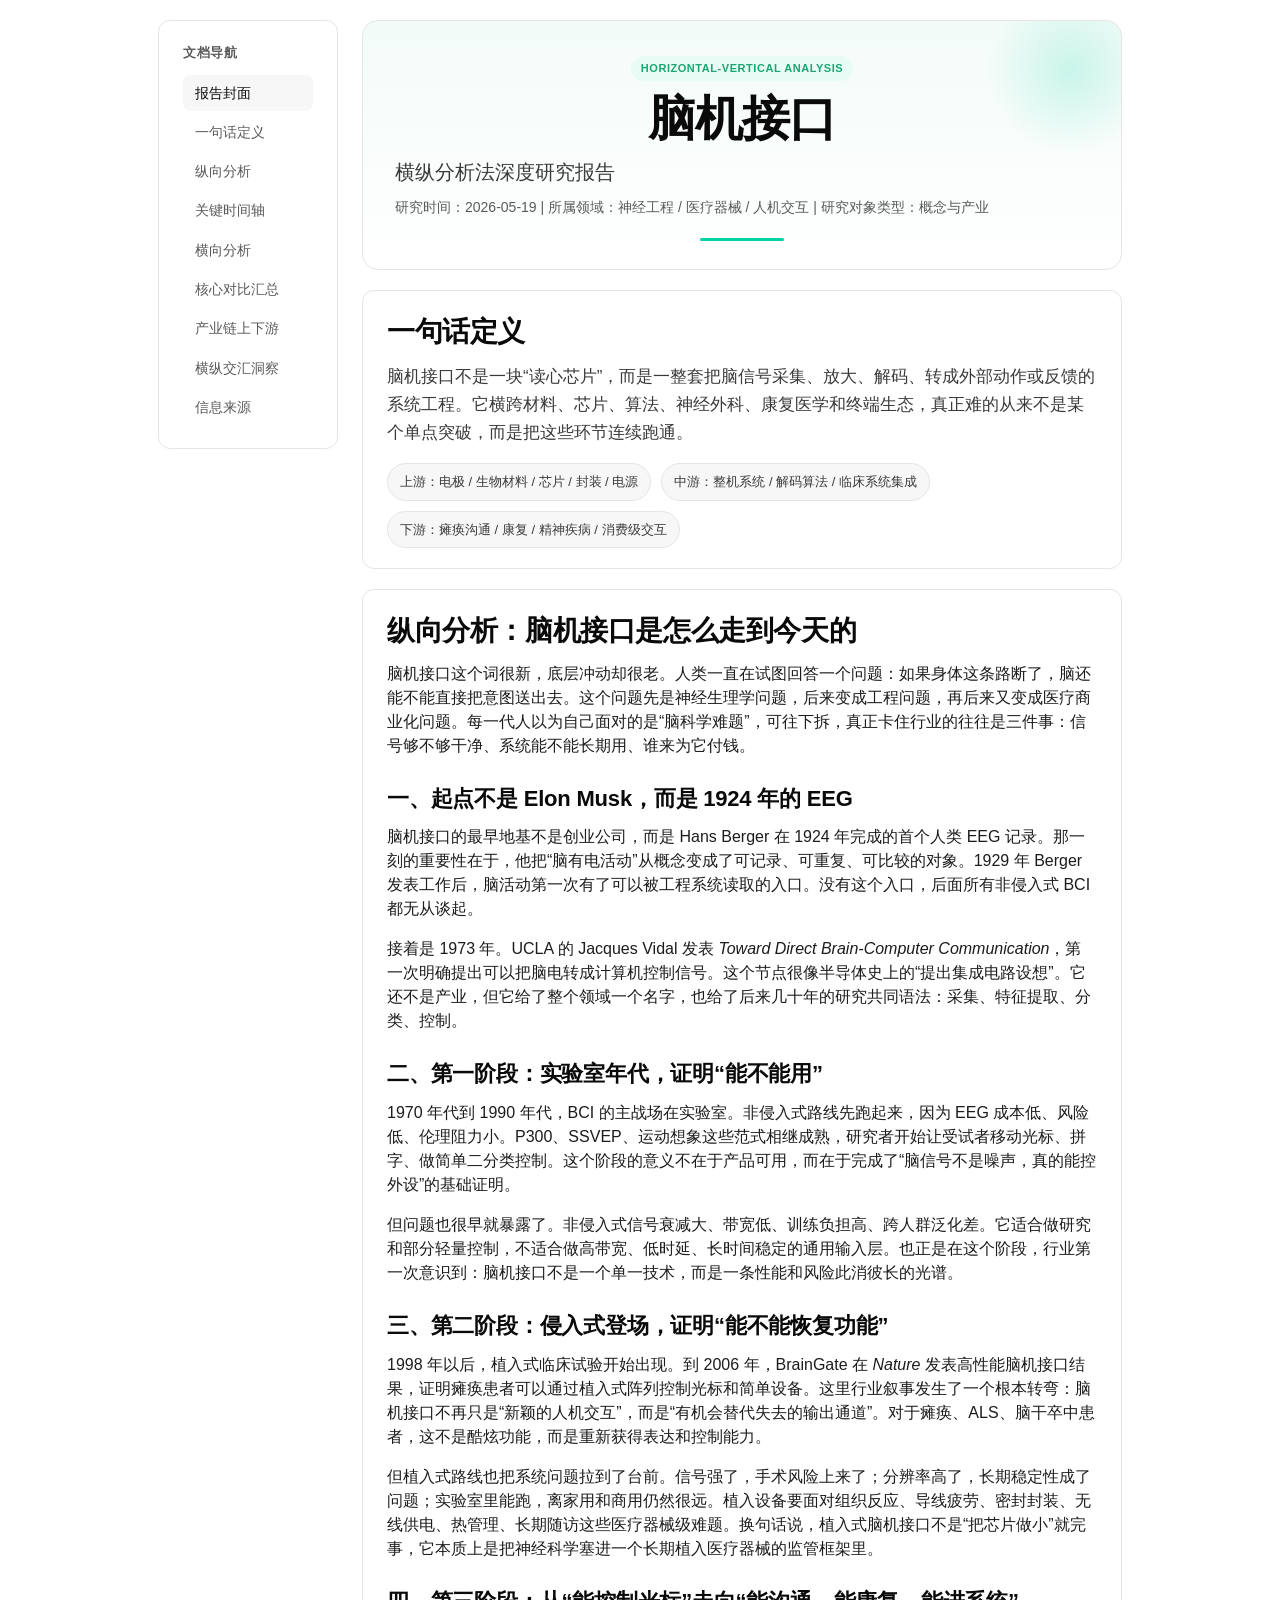
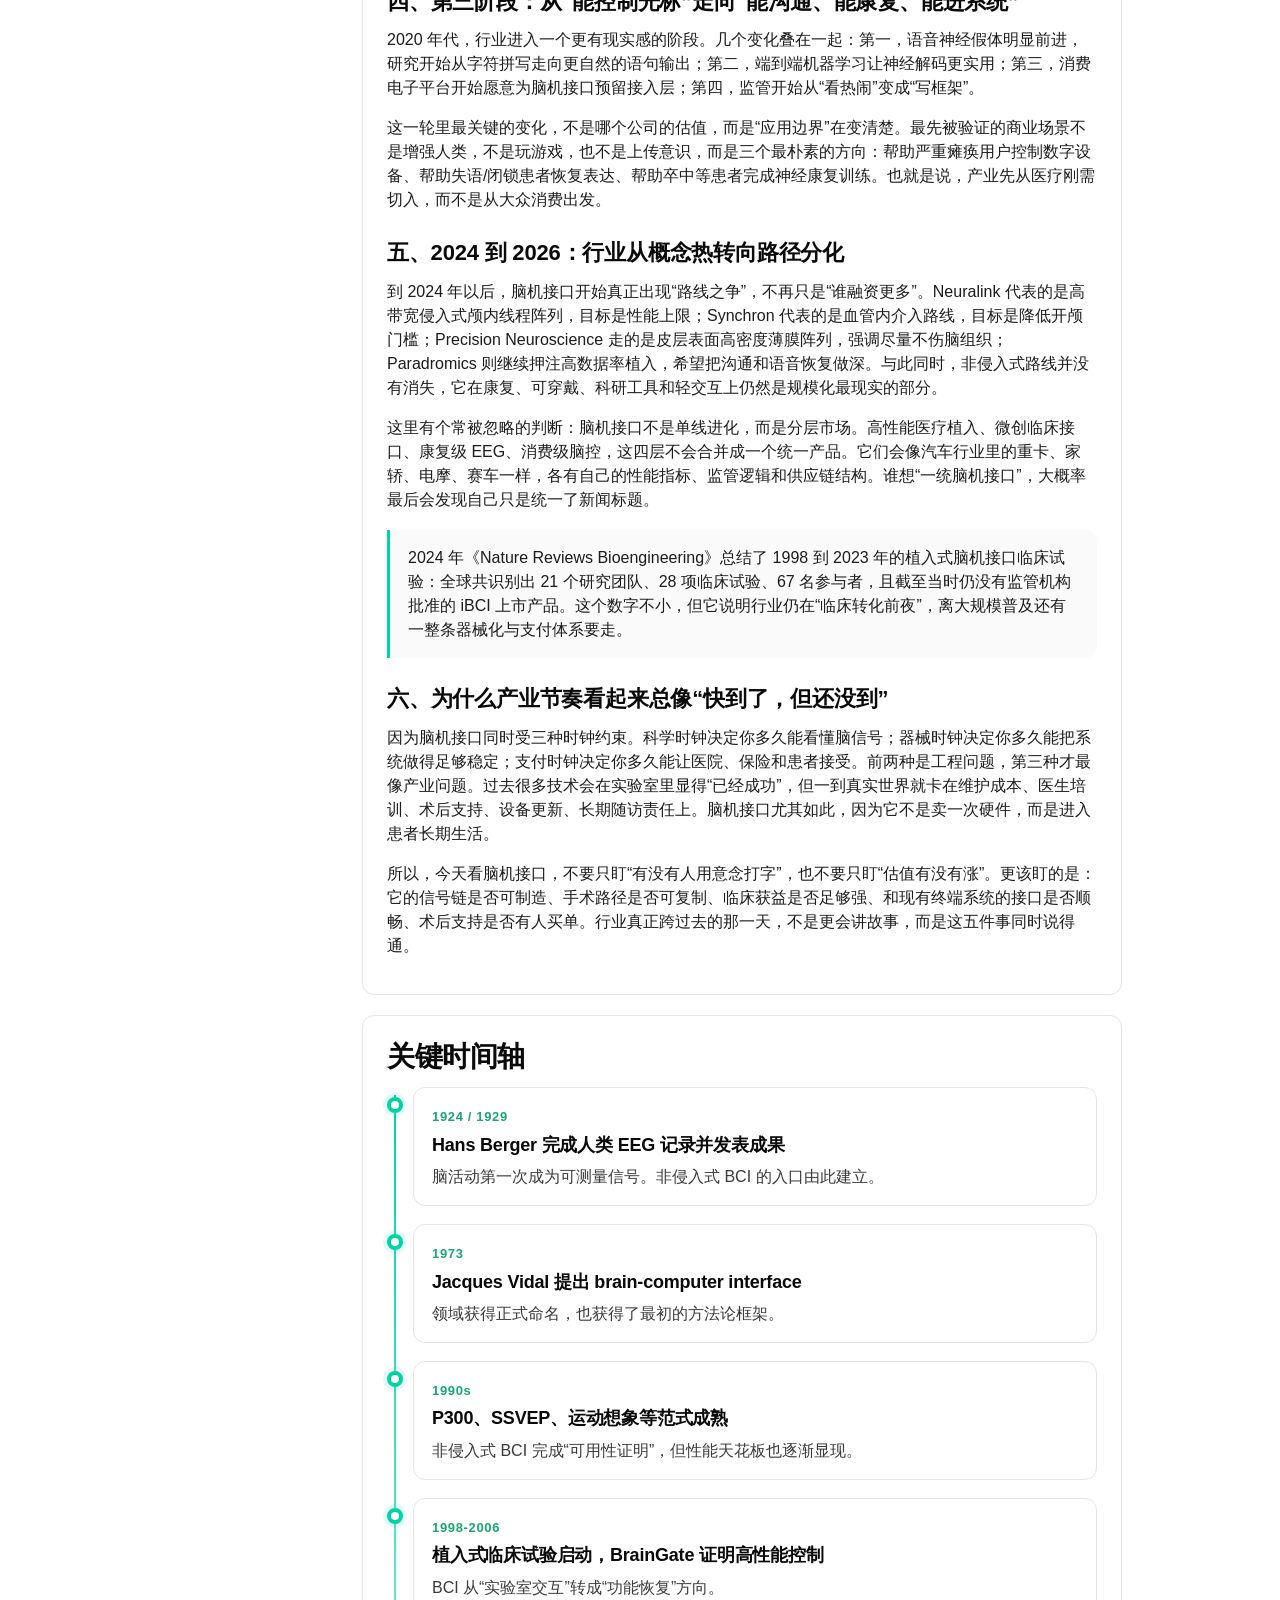
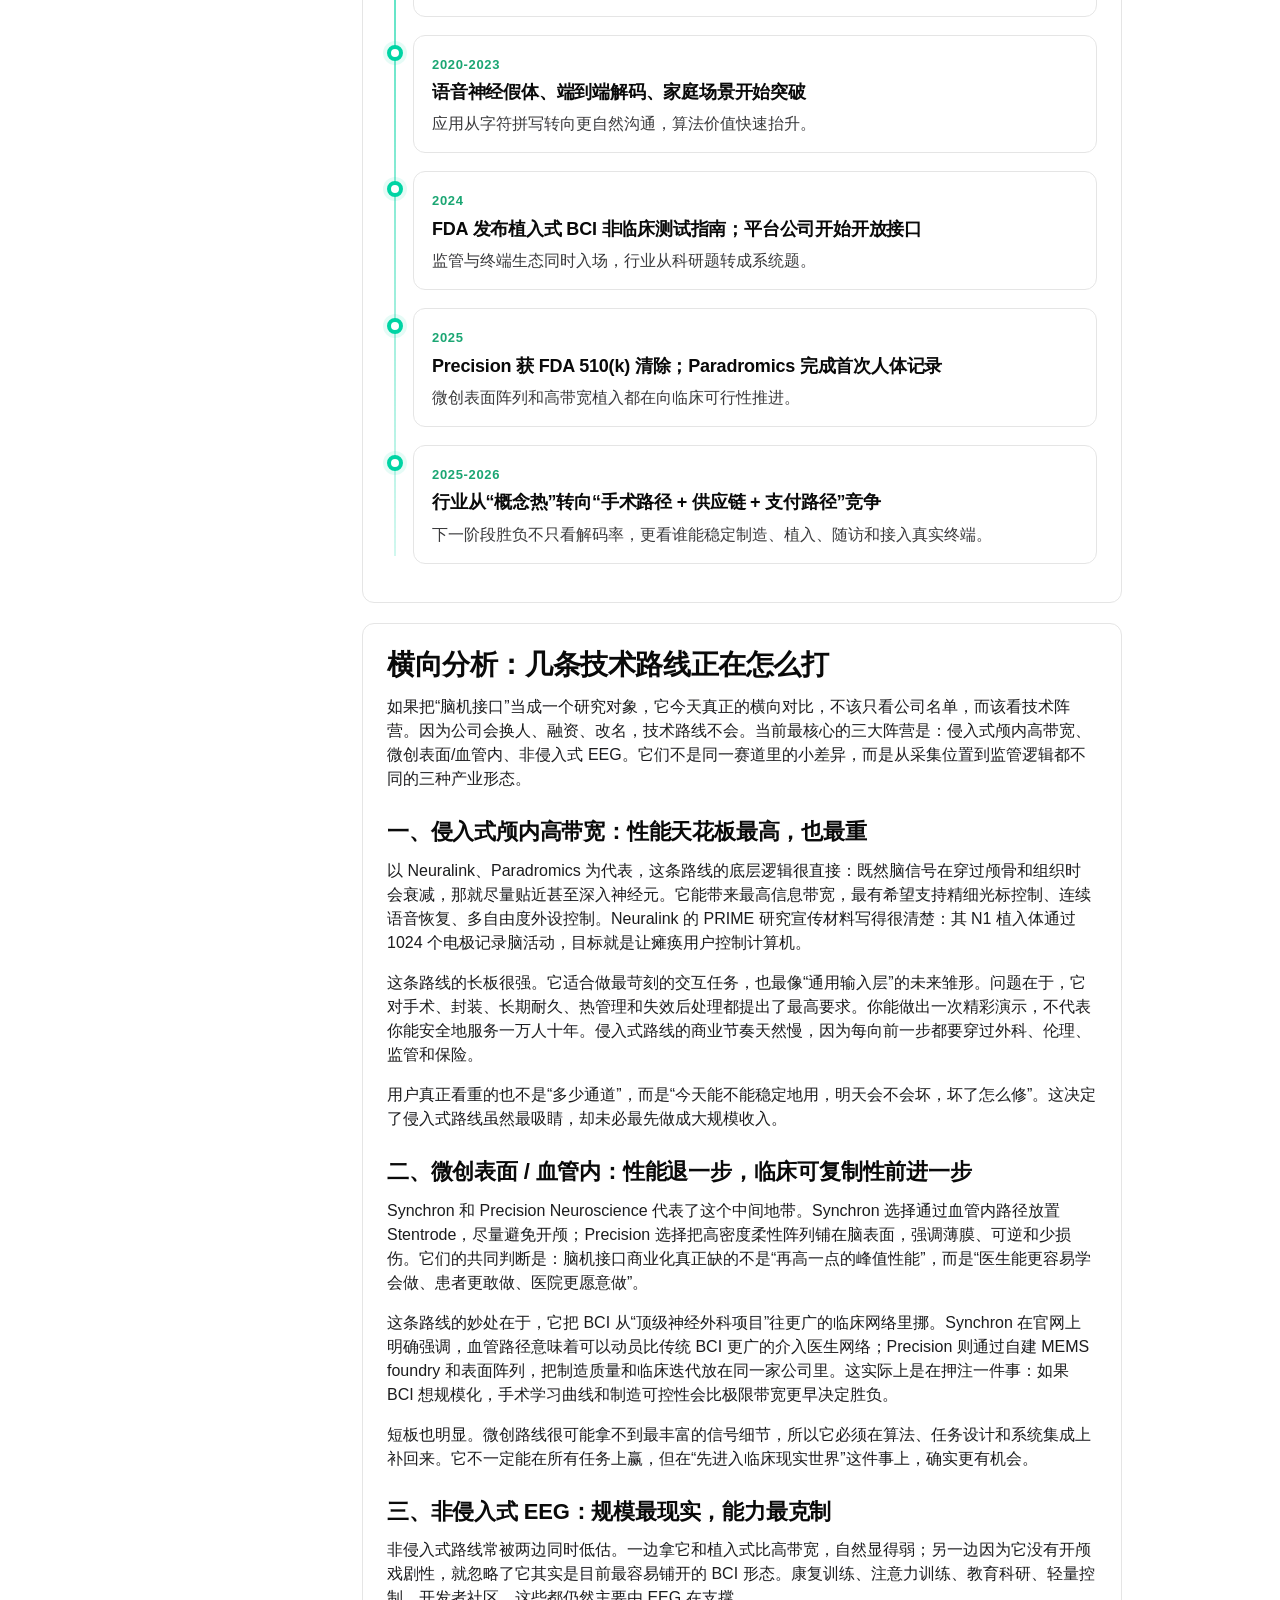
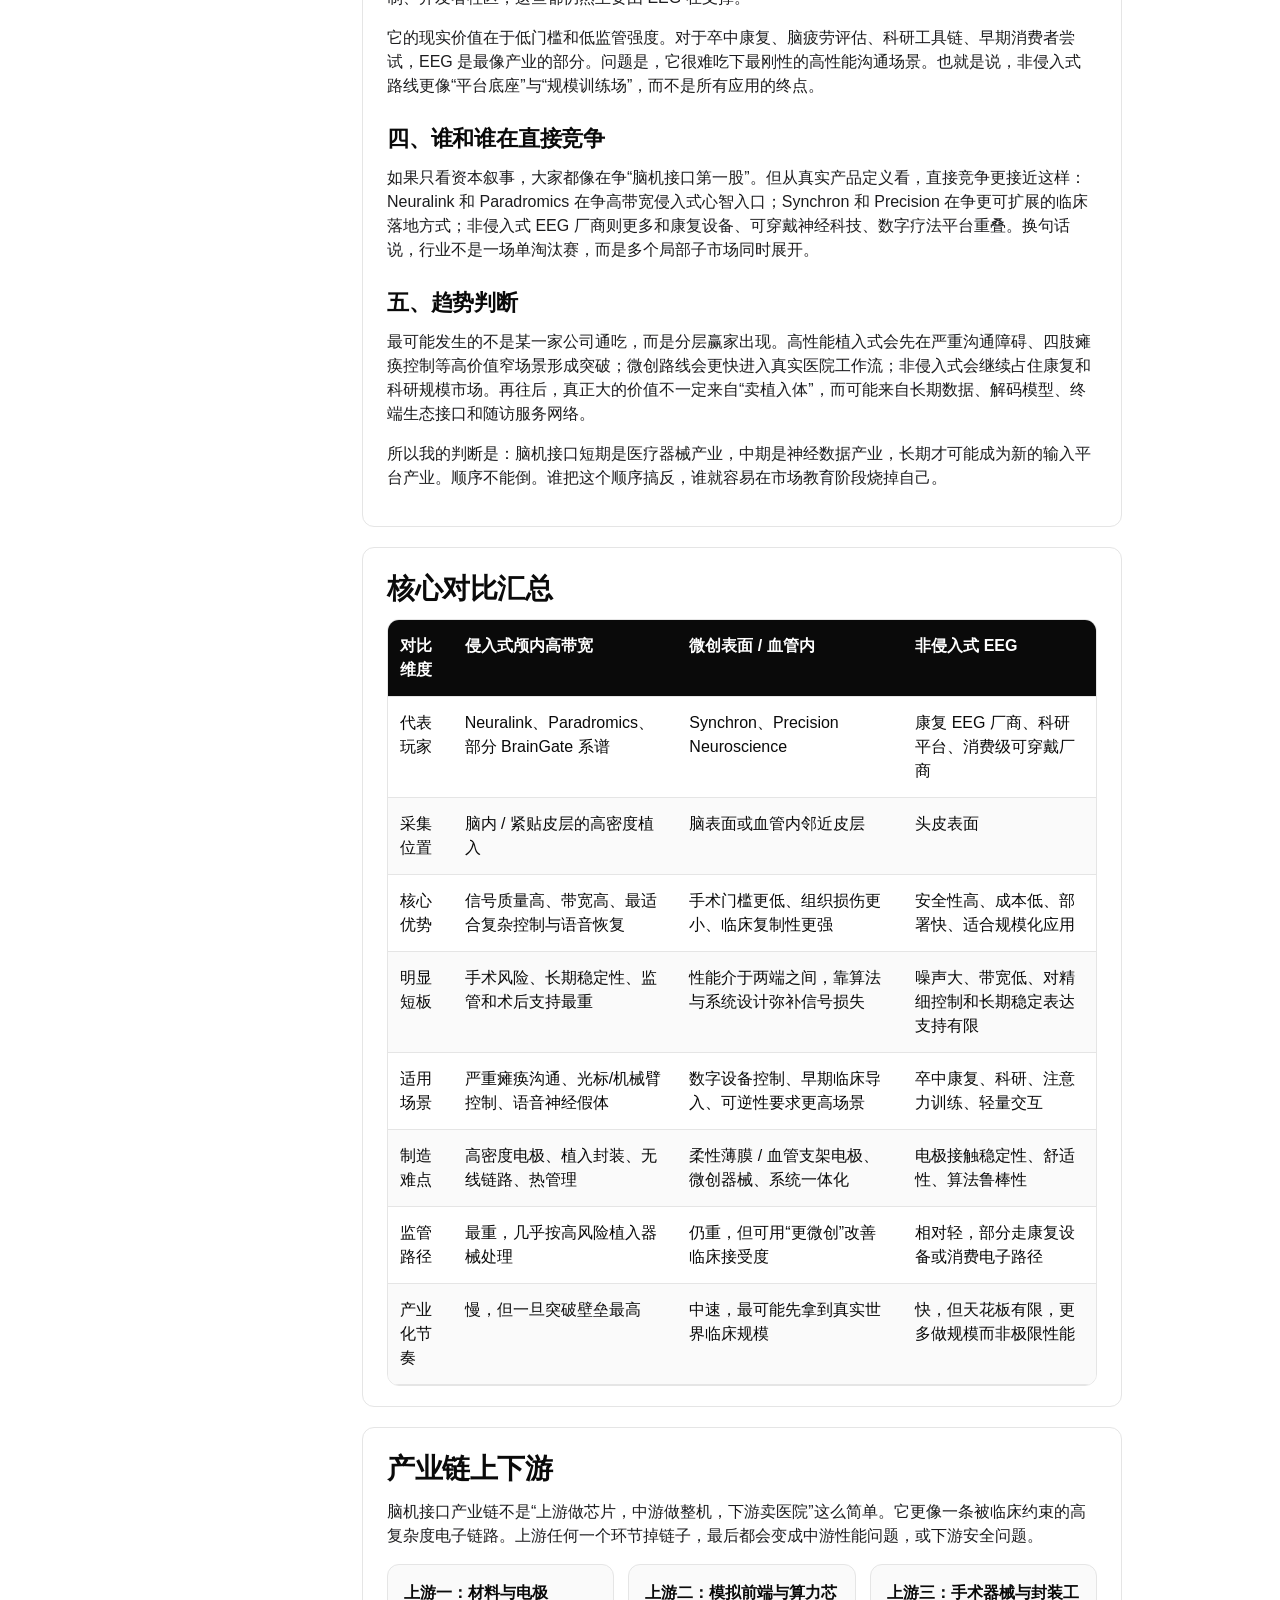
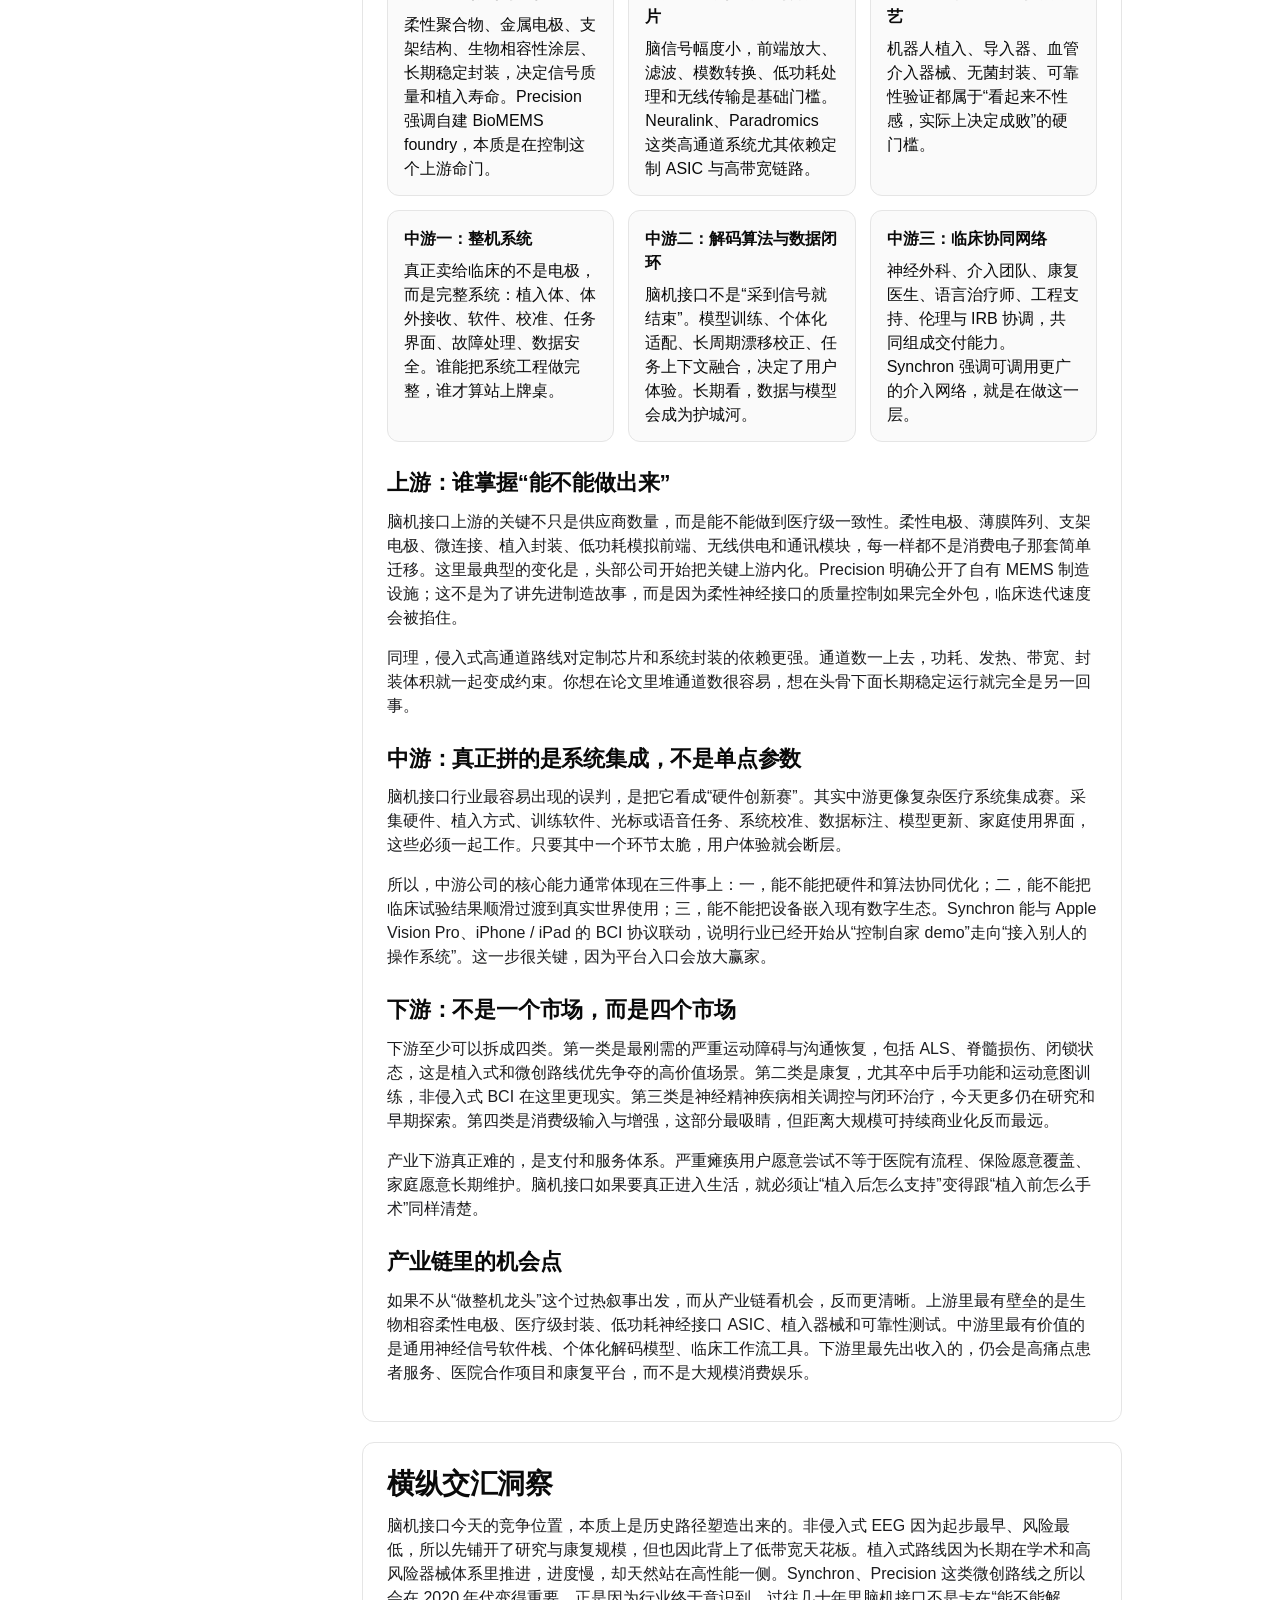
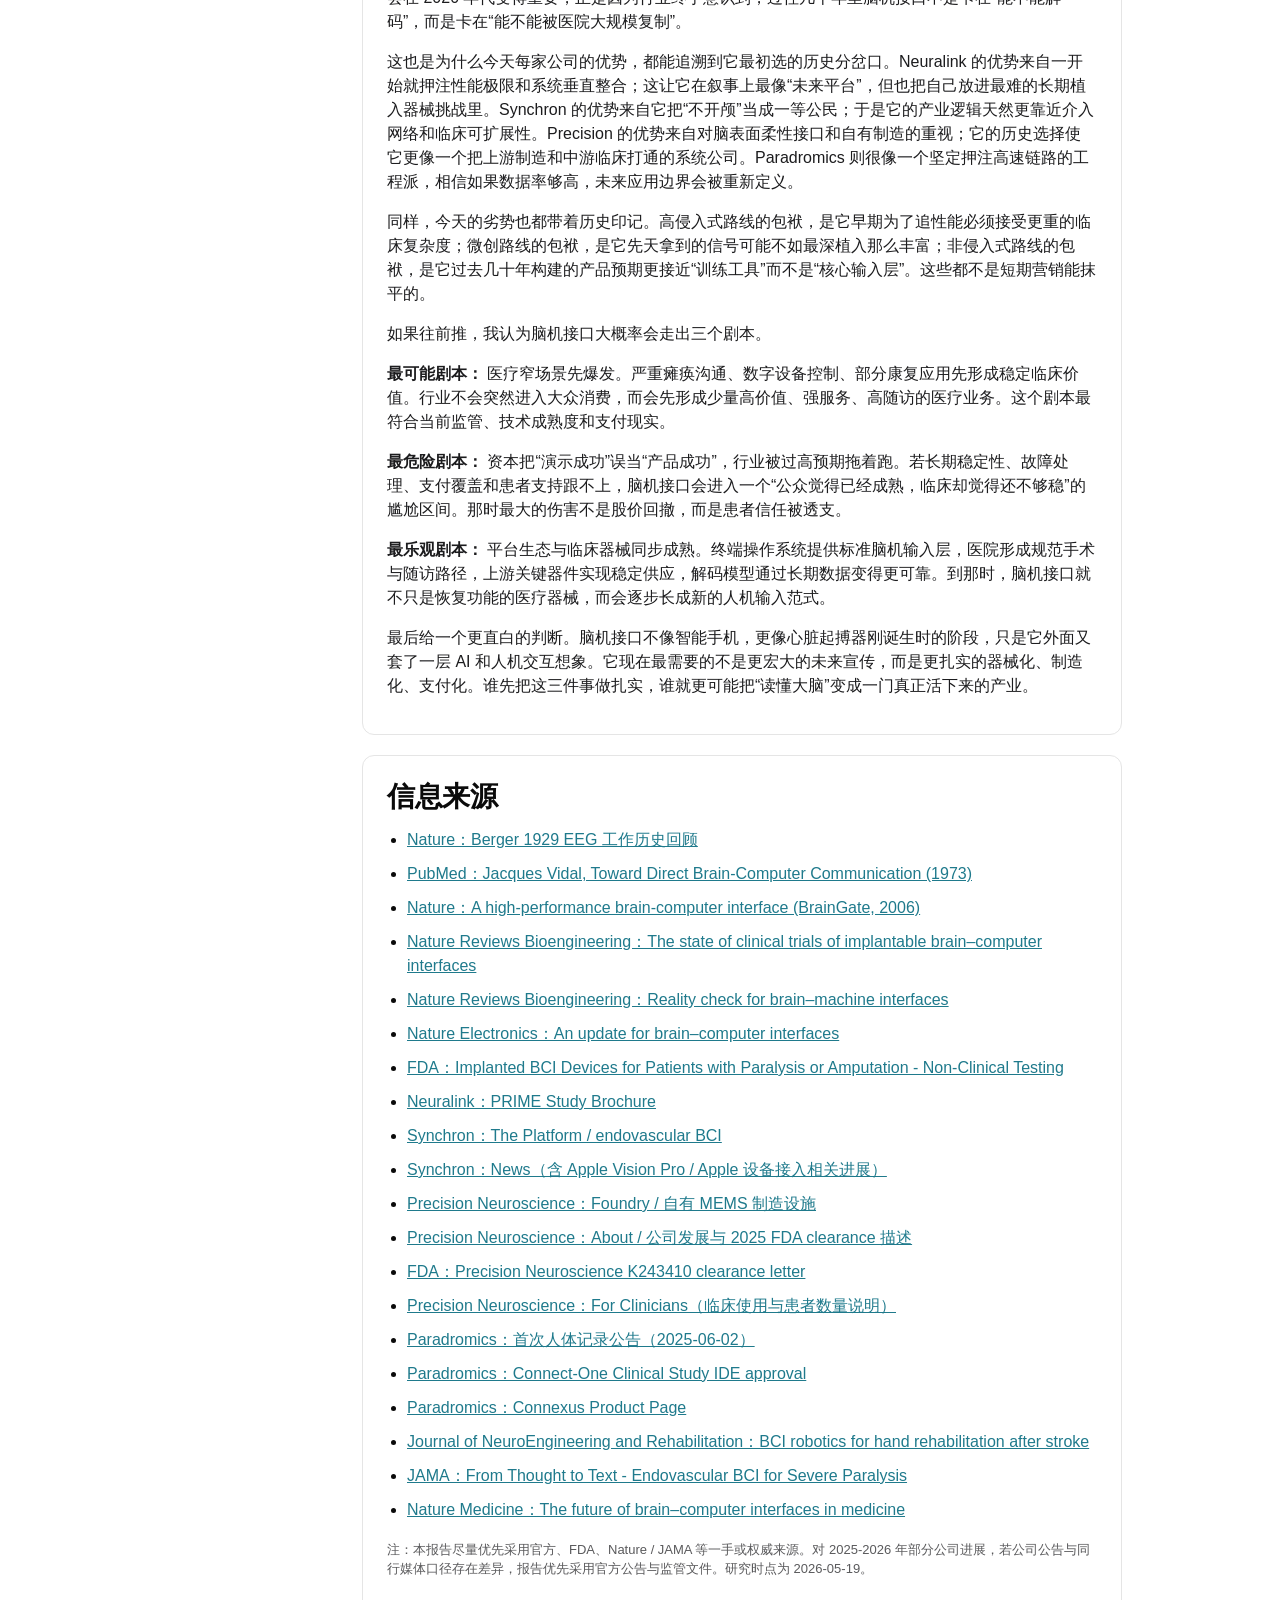
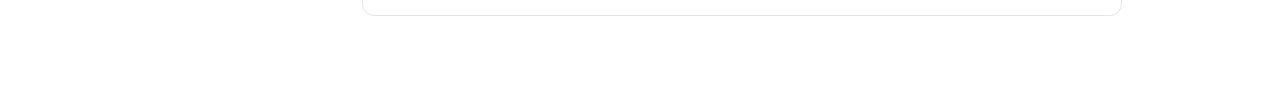
==== commit c2307ce8: "feat: center report cover within content column" ====
--- a/brain-computer-interface/index.html
+++ b/brain-computer-interface/index.html
@@ -49,8 +49,8 @@
 
     .layout {
       display: grid;
-      grid-template-columns: 240px minmax(0, 760px) 200px;
-      gap: 32px;
+      grid-template-columns: 180px minmax(0, 760px);
+      gap: 24px;
       align-items: start;
       justify-content: center;
     }
@@ -62,11 +62,6 @@
 
     .content {
       min-width: 0;
-    }
-
-    .rail {
-      position: sticky;
-      top: 20px;
     }
 
     .cover {
@@ -78,6 +73,7 @@
       position: relative;
       overflow: hidden;
       margin-bottom: 20px;
+      text-align: center;
     }
 
     .cover::after {
@@ -131,13 +127,12 @@
       height: 3px;
       border-radius: 999px;
       background: var(--accent);
-      margin: 20px 0 0;
+      margin: 20px auto 0;
     }
 
     .toc,
     .panel,
-    .section,
-    .rail-card {
+    .section {
       background: var(--paper);
       border-radius: 12px;
       box-shadow: none;
@@ -152,16 +147,11 @@
       overflow: auto;
     }
 
-    .rail-card {
-      margin-top: 0;
-    }
-
     .content > .section:first-of-type {
       margin-top: 0;
     }
 
     .toc h2,
-    .rail-card h2,
     .section h2 {
       margin: 0 0 14px;
       color: var(--title);
@@ -171,8 +161,7 @@
       font-weight: 600;
     }
 
-    .toc h2,
-    .rail-card h2 {
+    .toc h2 {
       font-size: 13px;
       text-transform: uppercase;
       letter-spacing: 0.5px;
@@ -205,35 +194,10 @@
       color: var(--ink);
     }
 
-    .toc a.active,
-    .rail-card a.active {
+    .toc a.active {
       background: var(--surface);
       color: var(--ink);
       font-weight: 500;
-    }
-
-    .rail-card ol {
-      margin: 0;
-      padding-left: 0;
-      list-style: none;
-    }
-
-    .rail-card li {
-      margin: 4px 0;
-    }
-
-    .rail-card a {
-      display: block;
-      color: var(--muted);
-      text-decoration: none;
-      font-size: 13px;
-      line-height: 1.4;
-      padding: 4px 0 4px 10px;
-      border-left: 2px solid transparent;
-    }
-
-    .rail-card a.active {
-      border-left-color: var(--accent);
     }
 
     p {
@@ -433,23 +397,12 @@
       color: var(--muted);
     }
 
-    @media (max-width: 1180px) {
-      .layout {
-        grid-template-columns: 220px minmax(0, 1fr);
-      }
-
-      .rail {
-        display: none;
-      }
-    }
-
     @media (max-width: 980px) {
       .layout {
         grid-template-columns: 1fr;
       }
 
-      .sidebar,
-      .rail {
+      .sidebar {
         position: static;
       }
 
@@ -487,13 +440,6 @@
 </head>
 <body>
   <main class="page">
-    <header class="cover" id="top">
-      <div class="eyebrow">HORIZONTAL-VERTICAL ANALYSIS</div>
-      <h1>脑机接口</h1>
-      <p class="subtitle">横纵分析法深度研究报告</p>
-      <p class="meta">研究时间：2026-05-19 | 所属领域：神经工程 / 医疗器械 / 人机交互 | 研究对象类型：概念与产业</p>
-      <div class="divider"></div>
-    </header>
     <div class="layout">
       <aside class="sidebar">
         <nav class="toc">
@@ -513,6 +459,13 @@
       </aside>
 
       <div class="content">
+    <header class="cover" id="top">
+      <div class="eyebrow">HORIZONTAL-VERTICAL ANALYSIS</div>
+      <h1>脑机接口</h1>
+      <p class="subtitle">横纵分析法深度研究报告</p>
+      <p class="meta">研究时间：2026-05-19 | 所属领域：神经工程 / 医疗器械 / 人机交互 | 研究对象类型：概念与产业</p>
+      <div class="divider"></div>
+    </header>
     <section id="definition" class="section">
       <h2>一句话定义</h2>
       <p class="lead">脑机接口不是一块“读心芯片”，而是一整套把脑信号采集、放大、解码、转成外部动作或反馈的系统工程。它横跨材料、芯片、算法、神经外科、康复医学和终端生态，真正难的从来不是某个单点突破，而是把这些环节连续跑通。</p>
@@ -831,21 +784,6 @@
     </section>
       </div>
 
-      <aside class="rail">
-        <div class="rail-card">
-          <h2>本页目录</h2>
-          <ol>
-            <li><a href="#definition">一句话定义</a></li>
-            <li><a href="#longitudinal">纵向分析</a></li>
-            <li><a href="#timeline">关键时间轴</a></li>
-            <li><a href="#cross-sectional">横向分析</a></li>
-            <li><a href="#comparison-table">核心对比汇总</a></li>
-            <li><a href="#industry-chain">产业链上下游</a></li>
-            <li><a href="#insights">横纵交汇洞察</a></li>
-            <li><a href="#sources">信息来源</a></li>
-          </ol>
-        </div>
-      </aside>
     </div>
   </main>
 
@@ -855,7 +793,7 @@
     }
 
     const trackedIds = ['top', 'definition', 'longitudinal', 'timeline', 'cross-sectional', 'comparison-table', 'industry-chain', 'insights', 'sources'];
-    const navLinks = Array.from(document.querySelectorAll('.toc a, .rail-card a'));
+    const navLinks = Array.from(document.querySelectorAll('.toc a'));
     const sections = trackedIds
       .map((id) => document.getElementById(id))
       .filter(Boolean);
